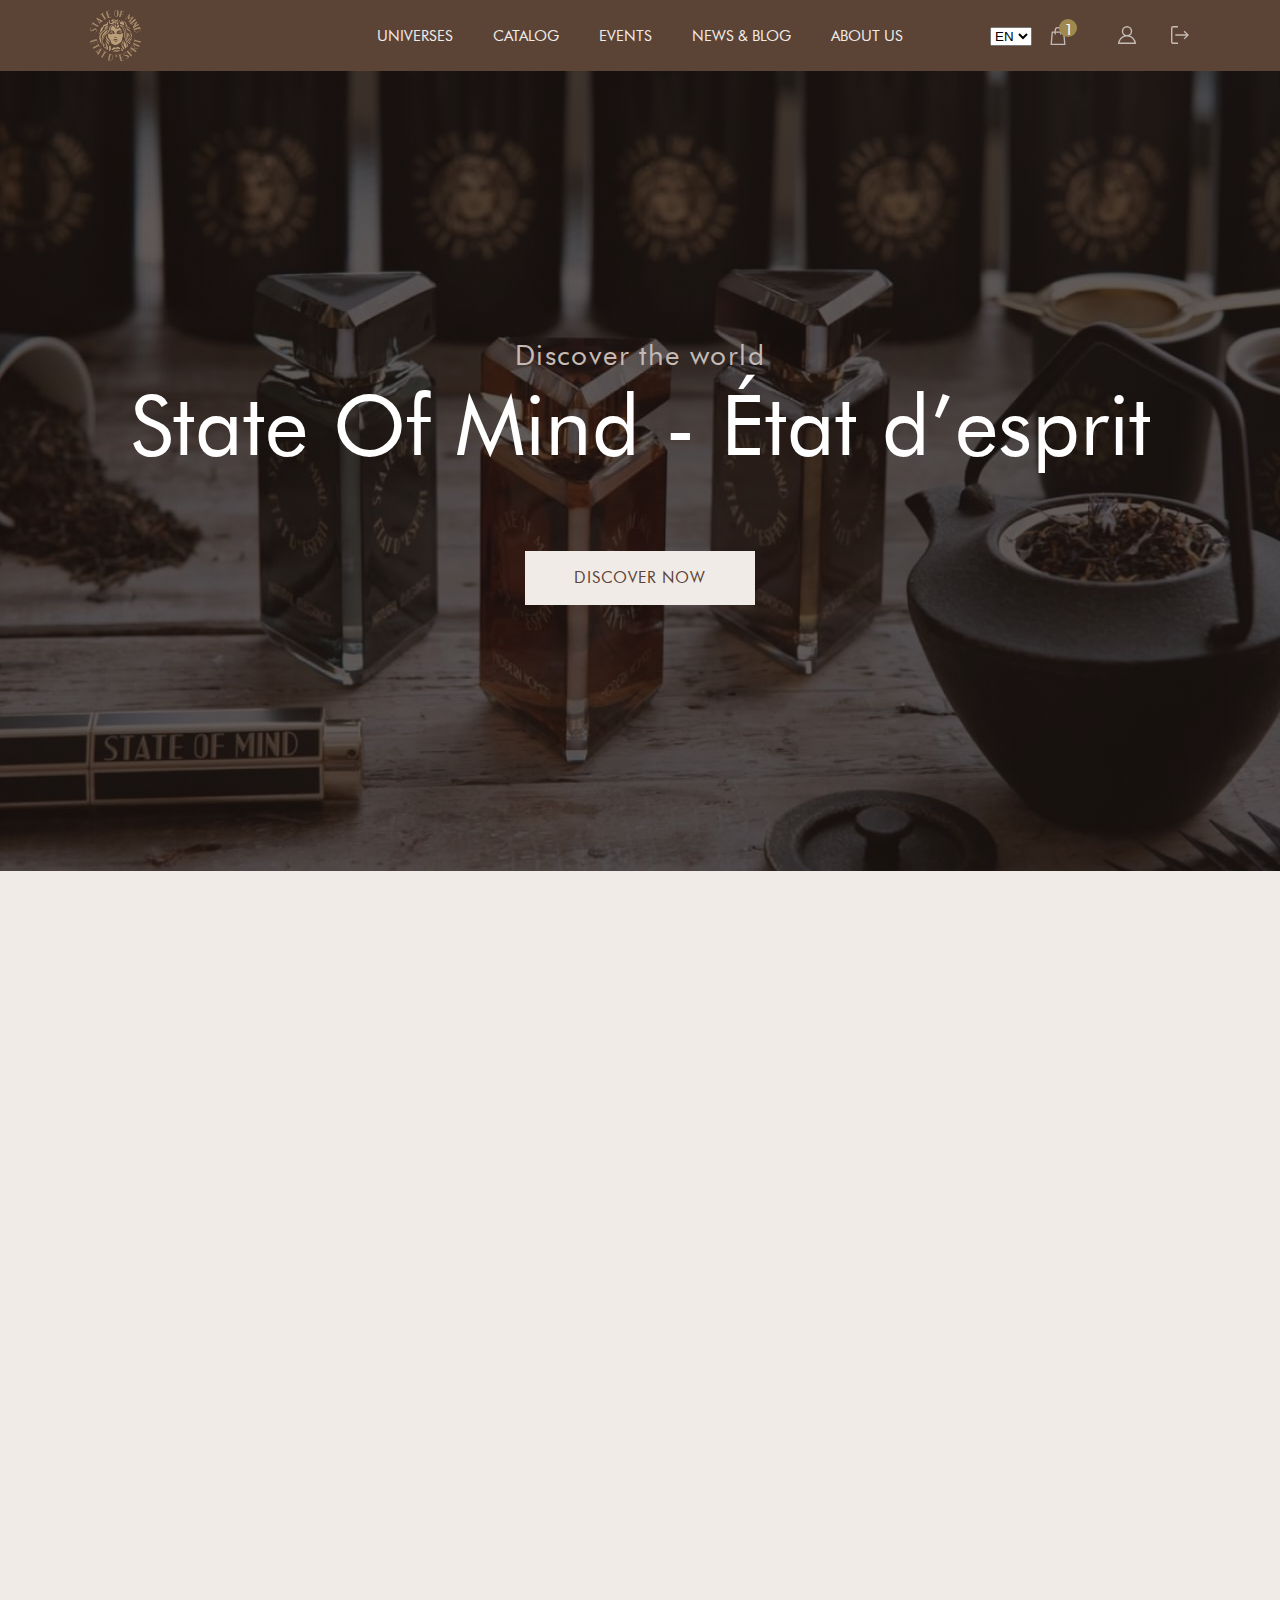
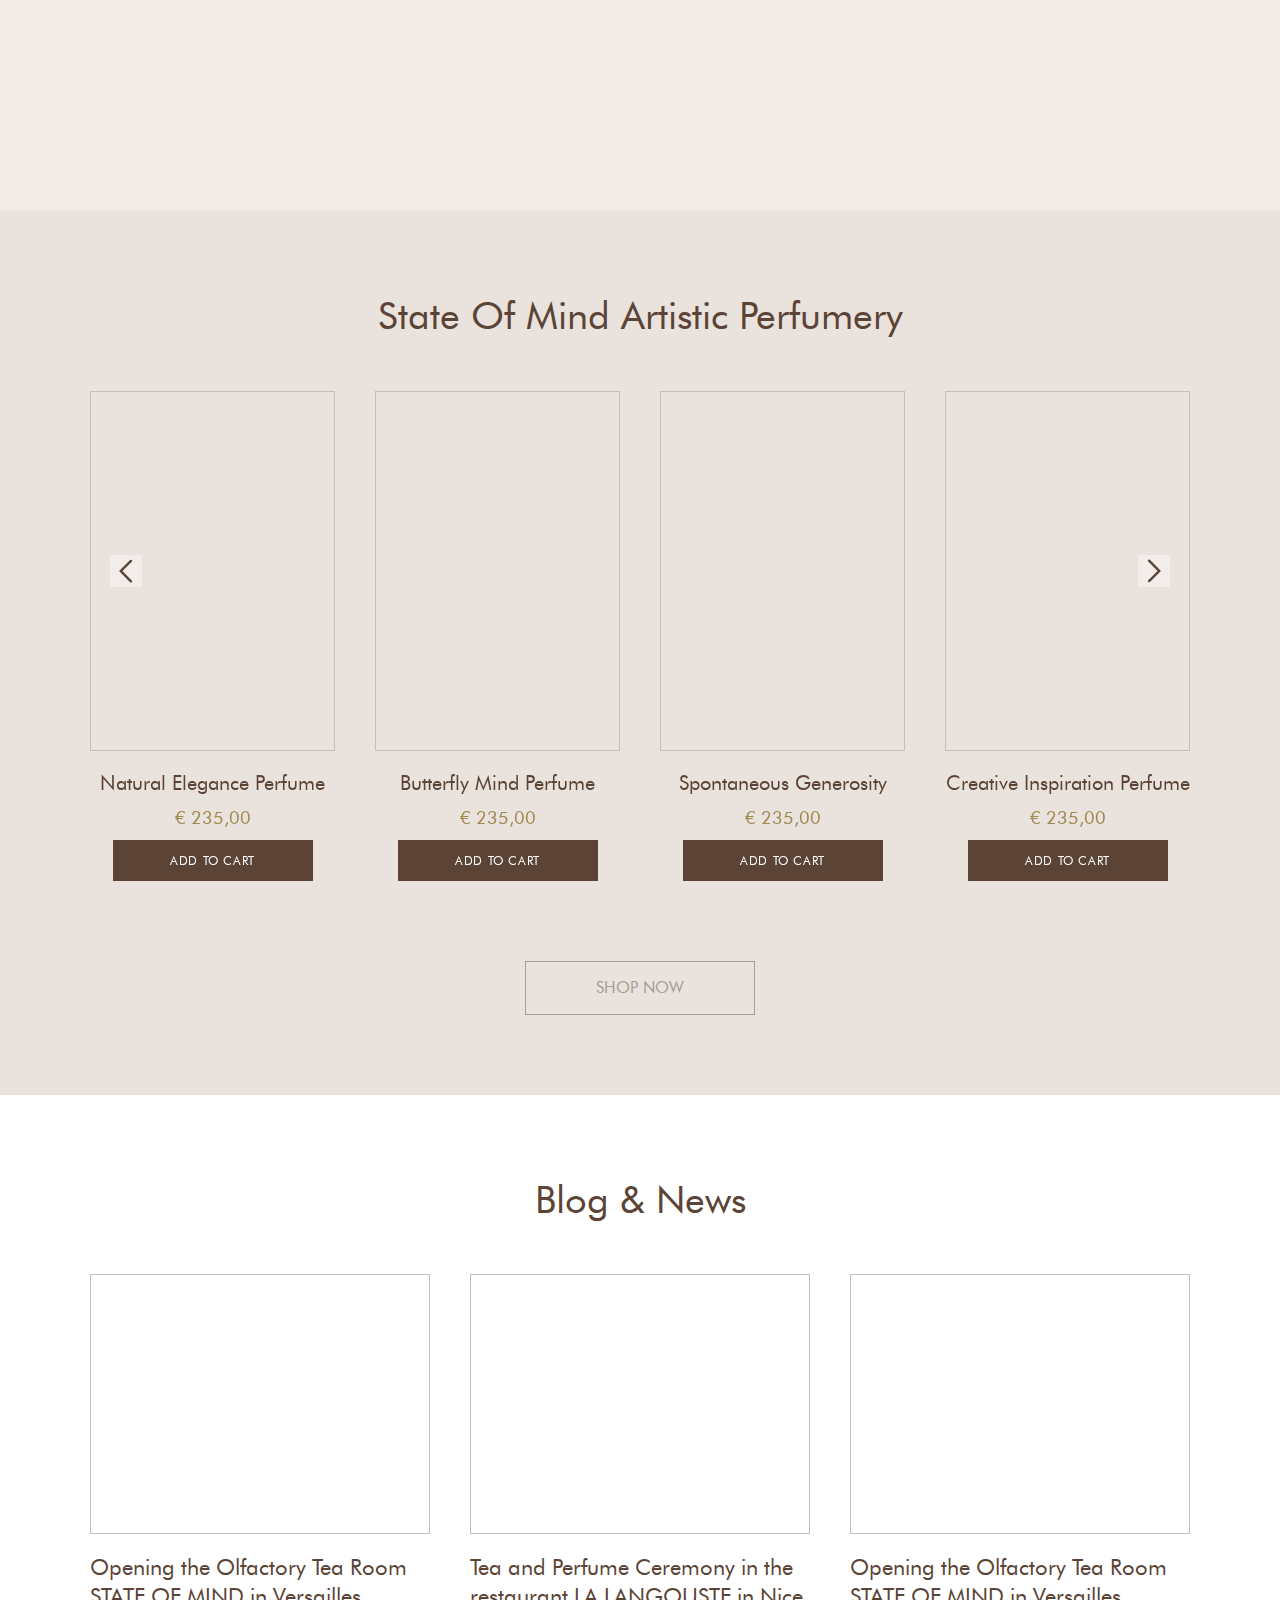
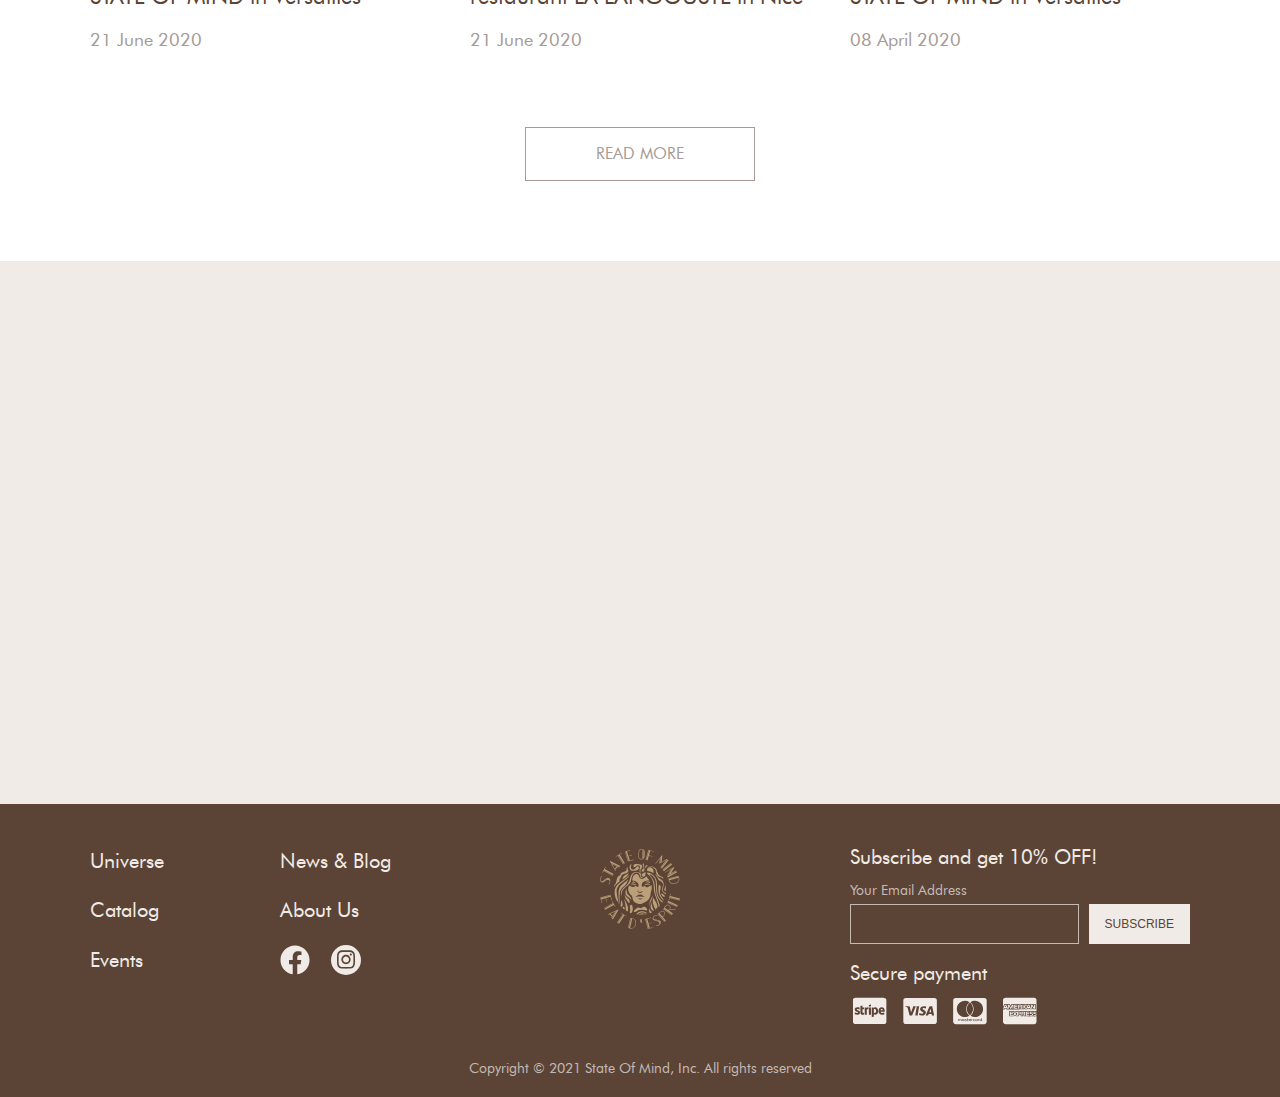
==== index.html @ 99215a05 "initial commit" ====
<!DOCTYPE html>
<html lang="en">

<head>
  <meta charset="UTF-8" />
  <meta name="viewport" content="width=device-width, initial-scale=1.0" />
  <meta http-equiv="X-UA-Compatible" content="ie=edge" />
  <title>State of Mind &#8211; 00 - Home</title>
  <link rel="manifest" href="/manifest.json" />
  <link rel="preload" href="/fonts/Futura Bk BT.woff" as="font" type="font/woff" crossorigin="crossorigin" />
  <link rel="preload" href="/fonts/Futura Bk BT.woff2" as="font" type="font/woff2" crossorigin="crossorigin" />
  <link rel="stylesheet" href="css/style.css?v=0.1.0" />
</head>

<body class="page">
  <div class="header">
    <div class="container">
      <div class="header__container">
        <div class="nav_mobile header__nav_mobile d-lg-none">
          <button class="nav_mobile__burger jsNavMobileBurger">
            <svg class="icon icon_icon-burger nav_mobile__icon nav_mobile__icon--burger">
              <use xlink:href="img/icons.svg#icon-burger"></use>
            </svg>
          </button>
          <div class="nav_mobile__container jsNavMobileContainer">
            <div class="container">
              <button class="nav_mobile__close jsNavMobileClose">
                <svg class="icon icon_icon-close nav_mobile__icon nav_mobile__icon--close">
                  <use xlink:href="img/icons.svg#icon-close"></use>
                </svg>
              </button>
              <div class="nav_mobile__wrapper jsNavMobileWrapper">
                <ul class="nav_mobile__list">
                  <li class="nav_mobile__item">
                    <a class="nav_mobile__link" href="universes.html">Universes</a>
                  </li>
                  <li class="nav_mobile__item">
                    <a class="nav_mobile__link" href="collection.html">Catalog</a>
                  </li>
                  <li class="nav_mobile__item">
                    <a class="nav_mobile__link" href="events.html">Events</a>
                  </li>
                  <li class="nav_mobile__item">
                    <a class="nav_mobile__link" href="news&amp;blog.html">News &amp; Blog</a>
                  </li>
                  <li class="nav_mobile__item">
                    <a class="nav_mobile__link jsNavMobileLink" href="#">
                      <svg class="icon icon_icon-arrow-before nav_mobile__arrow_before">
                        <use xlink:href="img/icons.svg#icon-arrow-before"></use>
                      </svg>About Us
                      <svg class="icon icon_icon-arrow nav_mobile__arrow">
                        <use xlink:href="img/icons.svg#icon-arrow"></use>
                      </svg>
                    </a>
                    <ul class="nav_mobile__sublist">
                      <li class="nav_mobile__subitem">
                        <a class="nav_mobile__sublink" href="about.html">About State Of Mind</a>
                      </li>
                      <li class="nav_mobile__subitem">
                        <a class="nav_mobile__sublink" href="partnrers.html">Our Partnrers</a>
                      </li>
                      <li class="nav_mobile__subitem">
                        <a class="nav_mobile__sublink" href="contact.html">Contact</a>
                      </li>
                    </ul>
                  </li>
                  <li class="nav_mobile__item">
                    <a class="nav_mobile__link jsNavMobileLink" href="profile.html">
                      <svg class="icon icon_icon-arrow-before nav_mobile__arrow_before">
                        <use xlink:href="img/icons.svg#icon-arrow-before"></use>
                      </svg>My Account
                      <svg class="icon icon_icon-arrow nav_mobile__arrow">
                        <use xlink:href="img/icons.svg#icon-arrow"></use>
                      </svg>
                    </a>
                    <ul class="nav_mobile__sublist">
                      <li class="nav_mobile__subitem">
                        <a class="nav_mobile__sublink" href="orders.html">Orders</a>
                      </li>
                      <li class="nav_mobile__subitem">
                        <a class="nav_mobile__sublink" href="addresses.html">Addresses</a>
                      </li>
                      <li class="nav_mobile__subitem">
                        <a class="nav_mobile__sublink" href="accountDetails.html">Account Details</a>
                      </li>
                    </ul>
                  </li>
                  <li class="nav_mobile__item">
                    <a class="nav_mobile__link" href="index.html">Log Out</a>
                  </li>
                </ul>
                <div class="lang_mobile">
                  <ul class="lang_mobile__list">
                    <li class="lang_mobile__item">
                      <a class="lang_mobile__link" href="javascript:void(0)">FR</a>
                    </li>
                    <li class="lang_mobile__item">
                      <a class="lang_mobile__link--active lang_mobile__link" href="javascript:void(0)">EN</a>
                    </li>
                    <li class="lang_mobile__item">
                      <a class="lang_mobile__link" href="javascript:void(0)">RU</a>
                    </li>
                  </ul>
                </div>
                <div class="social social--mobile nav_mobile__social">
                  <div class="social__title">Follow Us</div>
                  <ul class="social__list">
                    <li class="social__item">
                      <a class="social__link" href="#">
                        <svg class="icon icon_icon-facebook social__icon">
                          <use xlink:href="img/icons.svg#icon-facebook"></use>
                        </svg>
                      </a>
                    </li>
                    <li class="social__item">
                      <a class="social__link" href="#">
                        <svg class="icon icon_icon-instagram social__icon">
                          <use xlink:href="img/icons.svg#icon-instagram"></use>
                        </svg>
                      </a>
                    </li>
                  </ul>
                </div>
              </div>
            </div>
          </div>
        </div>
        <div class="logo header__logo">
          <a class="logo__link" href="index.html">
            <img class="logo__img" src="./img/logo.svg" alt="" />
          </a>
        </div>
        <div class="nav header__nav d-none d-lg-flex">
          <ul class="nav__list">
            <li class="nav__item">
              <a class="nav__link" href="universes.html">Universes</a>
            </li>
            <li class="nav__item">
              <a class="nav__link" href="collection.html">Catalog</a>
            </li>
            <li class="nav__item">
              <a class="nav__link" href="events.html">Events</a>
            </li>
            <li class="nav__item">
              <a class="nav__link" href="news&amp;blog.html">News &amp; Blog</a>
            </li>
            <li class="nav__item">
              <a class="nav__link" href="aboutUs.html">About Us</a>
            </li>
          </ul>
        </div>
        <div class="header__actions">
          <div class="lang header__lang d-none d-lg-block">
            <select>
              <option value="FR">FR</option>
              <option value="EN" selected="selected">EN</option>
              <option value="RU">RU</option>
            </select>
          </div>
          <div class="mini_cart header__mini_cart">
            <a class="mini_cart__link" href="miniCart.html">
              <svg class="icon icon_icon-mini_cart mini_cart__icon">
                <use xlink:href="img/icons.svg#icon-mini_cart"></use>
              </svg>
              <span class="mini_cart__count">1</span>
            </a>
          </div>
          <div class="auth header__auth">
            <div class="d-none d-lg-flex">
              <a class="auth__link" href="profile.html">
                <svg class="icon icon_icon-profile auth__icon">
                  <use xlink:href="img/icons.svg#icon-profile"></use>
                </svg>
              </a>
              <a class="auth__link" href="index.html">
                <svg class="icon icon_icon-logout auth__icon">
                  <use xlink:href="img/icons.svg#icon-logout"></use>
                </svg>
              </a>
            </div>
          </div>
        </div>
      </div>
    </div>
  </div>
  <div class="page__content">
    <div class="hero hero--home">
      <figure class="hero__bg--home hero__bg">
        <img class="hero__img" src="./img/home/hero.jpg" alt="" />
      </figure>
      <div class="hero__content--home hero__content">
        <div class="container text-center">
          <h2 class="title hero__subtitle">Discover the world</h2>
          <h1 class="title hero__title">State Of Mind - État d’esprit</h1>
          <div class="hero__btn">
            <a class="btn--creme btn--hero btn" href="#">Discover now</a>
          </div>
        </div>
      </div>
    </div>
    <div class="block block--reverse">
      <div class="block__content--reverse block__content" data-aos="fade-left">
        <div class="container">
          <h3 class="title block__subtitle">Discover the Collection</h3>
          <h2 class="title block__title">State Of Mind Perfumes</h2>
          <p class="block__text">Order our discovery kit containing 10 perfume samples 1,5 ml. Choose your favourite fragrance. You will receive a voucher of 20€ that you can apply while making your purchase of the 100 ml of your choice.</p>
          <div class="block__btn">
            <a class="btn--brown btn" href="collection.html">order samples</a>
          </div>
        </div>
      </div>
      <figure class="block__picture" data-aos="fade-right">
        <img class="block__img swiper-lazy" data-src="./img/home/samples.jpg" alt="" />
      </figure>
    </div>
    <div class="block">
      <div class="block__content" data-aos="fade-right">
        <div class="container">
          <h3 class="title block__subtitle">Maison de parfums et thés parfumés</h3>
          <h2 class="title block__title">State Of Mind – État d’esprit</h2>
          <p class="block__text">Blending the timeless ritual of the tea ceremony with the art of perfumery. Tea, similarly to Perfume, brings you to a joyful state, energizes or calms you down.</p>
          <div class="block__btn">
            <a class="btn--brown btn" href="universes.html">Our Universe</a>
          </div>
        </div>
      </div>
      <figure class="block__picture" data-aos="fade-left">
        <img class="block__img swiper-lazy" data-src="./img/home/universe.jpg" alt="" />
      </figure>
    </div>
    <div class="home_slider">
      <div class="container">
        <h2 class="title home_slider__title text-center">State Of Mind Artistic Perfumery</h2>
        <div class="swiper-container home_slider__container">
          <div class="swiper-wrapper home_slider__wrapper">
            <div class="product swiper-slide">
              <figure class="product__picture">
                <img class="product__img swiper-lazy" data-src="./img/products/01.jpg" alt="" />
              </figure>
              <h4 class="title product__title">Natural Elegance Perfume</h4>
              <div class="product__price">€ 235,00<a class="product__action d-lg-none" href="#">
                  <svg class="icon icon_icon-add-to-cart product__icon">
                    <use xlink:href="img/icons.svg#icon-add-to-cart"></use>
                  </svg>
                </a>
              </div>
              <div class="product__btn d-none d-lg-block">
                <a class="btn--brown btn--fw-mobile btn--add-to-cart btn" href="#">Add to Cart</a>
              </div>
            </div>
            <div class="product swiper-slide">
              <figure class="product__picture">
                <img class="product__img swiper-lazy" data-src="./img/products/02.jpg" alt="" />
              </figure>
              <h4 class="title product__title">Butterfly Mind Perfume</h4>
              <div class="product__price">€ 235,00<a class="product__action d-lg-none" href="#">
                  <svg class="icon icon_icon-add-to-cart product__icon">
                    <use xlink:href="img/icons.svg#icon-add-to-cart"></use>
                  </svg>
                </a>
              </div>
              <div class="product__btn d-none d-lg-block">
                <a class="btn--brown btn--fw-mobile btn--add-to-cart btn" href="#">Add to Cart</a>
              </div>
            </div>
            <div class="product swiper-slide">
              <figure class="product__picture">
                <img class="product__img swiper-lazy" data-src="./img/products/03.jpg" alt="" />
              </figure>
              <h4 class="title product__title">Spontaneous Generosity Perfume</h4>
              <div class="product__price">€ 235,00<a class="product__action d-lg-none" href="#">
                  <svg class="icon icon_icon-add-to-cart product__icon">
                    <use xlink:href="img/icons.svg#icon-add-to-cart"></use>
                  </svg>
                </a>
              </div>
              <div class="product__btn d-none d-lg-block">
                <a class="btn--brown btn--fw-mobile btn--add-to-cart btn" href="#">Add to Cart</a>
              </div>
            </div>
            <div class="product swiper-slide">
              <figure class="product__picture">
                <img class="product__img swiper-lazy" data-src="./img/products/04.jpg" alt="" />
              </figure>
              <h4 class="title product__title">Creative Inspiration Perfume</h4>
              <div class="product__price">€ 235,00<a class="product__action d-lg-none" href="#">
                  <svg class="icon icon_icon-add-to-cart product__icon">
                    <use xlink:href="img/icons.svg#icon-add-to-cart"></use>
                  </svg>
                </a>
              </div>
              <div class="product__btn d-none d-lg-block">
                <a class="btn--brown btn--fw-mobile btn--add-to-cart btn" href="#">Add to Cart</a>
              </div>
            </div>
            <div class="product swiper-slide">
              <figure class="product__picture">
                <img class="product__img swiper-lazy" data-src="./img/products/01.jpg" alt="" />
              </figure>
              <h4 class="title product__title">Natural Elegance Perfume</h4>
              <div class="product__price">€ 235,00<a class="product__action d-lg-none" href="#">
                  <svg class="icon icon_icon-add-to-cart product__icon">
                    <use xlink:href="img/icons.svg#icon-add-to-cart"></use>
                  </svg>
                </a>
              </div>
              <div class="product__btn d-none d-lg-block">
                <a class="btn--brown btn--fw-mobile btn--add-to-cart btn" href="#">Add to Cart</a>
              </div>
            </div>
          </div>
          <div class="swiper-button-prev home_slider__navigation home_slider__navigation--prev d-lg-flex">
            <svg class="icon icon_icon-arrow-prev home_slider__icon">
              <use xlink:href="img/icons.svg#icon-arrow-prev"></use>
            </svg>
          </div>
          <div class="swiper-button-next home_slider__navigation home_slider__navigation--next d-lg-flex">
            <svg class="icon icon_icon-arrow-next home_slider__icon">
              <use xlink:href="img/icons.svg#icon-arrow-next"></use>
            </svg>
          </div>
          <div class="swiper-scrollbar home_slider__scrollbar d-lg-none scrollbar scrollbar--transparent"></div>
        </div>
        <div class="home_slider__btn">
          <a class="btn--lbrown btn--fw-mobile btn" href="#">Shop Now</a>
        </div>
      </div>
    </div>
    <div class="home_articles">
      <div class="container">
        <h2 class="title home_articles__title">Blog & News</h2>
        <div class="row">
          <div class="col col-12 col-lg-4">
            <div class="article">
              <figure class="article__picture">
                <img class="article__img swiper-lazy" data-src="./img/blog/01.jpg" alt="" />
              </figure>
              <h3 class="article__title">Opening the Olfactory Tea Room STATE OF MIND in Versailles</h3>
              <date class="article__date">21 June 2020</date>
            </div>
          </div>
          <div class="col col-12 col-lg-4">
            <div class="article">
              <figure class="article__picture">
                <img class="article__img swiper-lazy" data-src="./img/blog/02.jpg" alt="" />
              </figure>
              <h3 class="article__title">Tea and Perfume Ceremony in the restaurant LA LANGOUSTE in Nice</h3>
              <date class="article__date">21 June 2020</date>
            </div>
          </div>
          <div class="col col-12 col-lg-4">
            <div class="article">
              <figure class="article__picture">
                <img class="article__img swiper-lazy" data-src="./img/blog/03.jpg" alt="" />
              </figure>
              <h3 class="article__title">Opening the Olfactory Tea Room STATE OF MIND in Versailles</h3>
              <date class="article__date">08 April 2020</date>
            </div>
          </div>
        </div>
        <div class="home_articles__btn">
          <a class="btn--lbrown btn--fw-mobile btn" href="#">Read more</a>
        </div>
      </div>
    </div>
    <div class="block">
      <div class="block__content" data-aos="fade-right">
        <div class="container">
          <h3 class="title block__subtitle">Catherine Laskine-Balandina</h3>
          <h2 class="title block__title">Art of being happy</h2>
          <p class="block__text">My beloved grandmother often told me about China — the Wall of Nine Dragons, the Great Wall, gardens, calligraphy, acupuncture, the lotus flower opening in a cup of tea, the scents and colors of tea shops… Through her wonderful stories, I traveled to the magical world filled with tastes of teas and fragrant gardens.</p>
          <div class="block__btn">
            <a class="btn--brown btn" href="#">find more</a>
          </div>
        </div>
      </div>
      <figure class="block__picture" data-aos="fade-left">
        <img class="block__img swiper-lazy" data-src="./img/home/about.jpg" alt="" />
      </figure>
    </div>
  </div>
  <div class="footer">
    <div class="container">
      <div class="row">
        <div class="col col-6 col-lg-2">
          <div class="footer_nav footer__nav">
            <ul class="footer_nav__list">
              <li class="footer_nav__item">
                <a class="footer_nav__link" href="universes.html">Universe</a>
              </li>
              <li class="footer_nav__item">
                <a class="footer_nav__link" href="collection.html">Catalog</a>
              </li>
              <li class="footer_nav__item">
                <a class="footer_nav__link" href="events.html">Events</a>
              </li>
            </ul>
          </div>
        </div>
        <div class="col col-6 col-lg-2">
          <div class="footer_nav footer__nav">
            <ul class="footer_nav__list">
              <li class="footer_nav__item">
                <a class="footer_nav__link" href="news&amp;blog.html">News &amp; Blog</a>
              </li>
              <li class="footer_nav__item">
                <a class="footer_nav__link" href="aboutUs.html">About Us</a>
              </li>
            </ul>
          </div>
          <div class="social footer__social">
            <ul class="social__list">
              <li class="social__item">
                <a class="social__link" href="#">
                  <svg class="icon icon_icon-facebook social__icon">
                    <use xlink:href="img/icons.svg#icon-facebook"></use>
                  </svg>
                </a>
              </li>
              <li class="social__item">
                <a class="social__link" href="#">
                  <svg class="icon icon_icon-instagram social__icon">
                    <use xlink:href="img/icons.svg#icon-instagram"></use>
                  </svg>
                </a>
              </li>
            </ul>
          </div>
        </div>
        <div class="col col-4 d-none d-lg-flex">
          <div class="logo logo--footer footer__logo">
            <a class="logo__link" href="index.html">
              <img class="logo__img" src="./img/logo.svg" alt="" />
            </a>
          </div>
        </div>
        <div class="col col-12 col-lg-4">
          <div class="row flex-md-row-reverse flex-lg-row">
            <div class="col col-12 col-md-6 col-lg-12">
              <div class="footer_subscribe footer__subscribe">
                <div class="footer_subscribe__title">Subscribe and get 10% OFF!</div>
                <div class="form footer_subscribe__form">
                  <form action="#">
                    <label class="form__label" for="youremailaddress">Your Email Address</label>
                    <div class="form__row footer_subscribe__row">
                      <div class="form__controls form__controls--white form__controls--small footer_subscribe__input">
                        <input class="form__input--white form__input--small form__input" type="text" id="youremailaddress" placeholder="" />
                      </div>
                      <div class="form__controls form__controls--subscribe footer_subscribe__btn">
                        <input class="btn--subscribe form__submit btn" type="submit" value="subscribe" />
                      </div>
                    </div>
                  </form>
                </div>
              </div>
            </div>
            <div class="col col-12 col-md-6 col-lg-12">
              <div class="footer_payment footer__payment">
                <div class="footer_payment__title">Secure payment</div>
                <ul class="footer_payment__list">
                  <li class="footer_payment__item">
                    <svg class="icon icon_icon-stripe footer_payment__icon">
                      <use xlink:href="img/icons.svg#icon-stripe"></use>
                    </svg>
                  </li>
                  <li class="footer_payment__item">
                    <svg class="icon icon_icon-visa footer_payment__icon">
                      <use xlink:href="img/icons.svg#icon-visa"></use>
                    </svg>
                  </li>
                  <li class="footer_payment__item">
                    <svg class="icon icon_icon-mastercard footer_payment__icon">
                      <use xlink:href="img/icons.svg#icon-mastercard"></use>
                    </svg>
                  </li>
                  <li class="footer_payment__item">
                    <svg class="icon icon_icon-amex footer_payment__icon">
                      <use xlink:href="img/icons.svg#icon-amex"></use>
                    </svg>
                  </li>
                </ul>
              </div>
            </div>
          </div>
        </div>
        <div class="col col-12">
          <p class="footer__copy">Copyright © 2021 State Of Mind, Inc. All rights reserved</p>
        </div>
      </div>
    </div>
  </div>
  <script src="js/main.js?v=0.1.0"></script>
</body>

</html>
---- css/style.css ----
@font-face {
  font-family: 'Futura Bk BT';
  src: url("../fonts/Futura Bk BT.woff2") format("woff2"), url("../fonts/Futura Bk BT.woff") format("woff");
  font-weight: normal;
  font-style: normal;
}

@font-face {
  font-family: 'Bellerose';
  src: url("../fonts/BelleroseLight.woff2") format("woff2"), url("../fonts/BelleroseLight.woff") format("woff");
  font-weight: normal;
  font-style: normal;
}

/* http://meyerweb.com/eric/tools/css/reset/
   v2.0 | 20110126
   License: none (public domain)
*/
html,
body,
div,
span,
applet,
object,
iframe,
h1,
h2,
h3,
h4,
h5,
h6,
p,
blockquote,
pre,
a,
abbr,
acronym,
address,
big,
cite,
code,
del,
dfn,
em,
img,
ins,
kbd,
q,
s,
samp,
small,
strike,
strong,
sub,
sup,
tt,
var,
b,
u,
i,
center,
dl,
dt,
dd,
ol,
ul,
li,
fieldset,
form,
label,
legend,
table,
caption,
tbody,
tfoot,
thead,
tr,
th,
td,
article,
aside,
canvas,
details,
embed,
figure,
figcaption,
footer,
header,
hgroup,
menu,
nav,
output,
ruby,
section,
summary,
time,
mark,
audio,
video {
  margin: 0;
  padding: 0;
  border: 0;
  font: inherit;
  font-size: 100%;
  vertical-align: baseline;
}

/* HTML5 display-role reset for older browsers */
article,
aside,
details,
figcaption,
figure,
footer,
header,
hgroup,
menu,
nav,
section {
  display: block;
}

body {
  line-height: 1;
}

ol,
ul {
  list-style: none;
}

blockquote,
q {
  quotes: none;
}

blockquote:before,
blockquote:after,
q:before,
q:after {
  content: none;
}

table {
  border-collapse: collapse;
  border-spacing: 0;
}

/* box-sizing fix */
/* stylelint-disable-next-line no-duplicate-selectors */
body {
  box-sizing: border-box;
}

*,
*:before,
*:after {
  box-sizing: inherit;
}

/* root font size */
:root {
  font-size: 1em;
}

/* universal max-width rule for images */
img {
  max-width: 100%;
}

/* remove default focus styles */
a,
button,
input {
  outline: 0;
  -webkit-tap-highlight-color: transparent;
}

a::-moz-focus-inner,
button::-moz-focus-inner,
input::-moz-focus-inner {
  outline: 0;
  border: 0;
}

.text-center {
  text-align: center;
}

/*!
 * Bootstrap Grid v4.6.0 (https://getbootstrap.com/)
 * Copyright 2011-2021 The Bootstrap Authors
 * Copyright 2011-2021 Twitter, Inc.
 * Licensed under MIT (https://github.com/twbs/bootstrap/blob/main/LICENSE)
 */
html {
  box-sizing: border-box;
  -ms-overflow-style: scrollbar;
}

*,
*::before,
*::after {
  box-sizing: inherit;
}

.container,
.container-fluid,
.container-sm,
.container-md,
.container-lg,
.container-xl,
.container-xxl {
  width: 100%;
  padding-right: 20px;
  padding-left: 20px;
  margin-right: auto;
  margin-left: auto;
}

@media (min-width: 576px) {
  .container, .container-sm {
    max-width: 540px;
  }
}

@media (min-width: 768px) {
  .container, .container-sm, .container-md {
    max-width: 720px;
  }
}

@media (min-width: 992px) {
  .container, .container-sm, .container-md, .container-lg {
    max-width: 960px;
  }
}

@media (min-width: 1200px) {
  .container, .container-sm, .container-md, .container-lg, .container-xl {
    max-width: 1140px;
  }
}

@media (min-width: 1400px) {
  .container, .container-sm, .container-md, .container-lg, .container-xl, .container-xxl {
    max-width: 1340px;
  }
}

.row {
  display: flex;
  flex-wrap: wrap;
  margin-right: -20px;
  margin-left: -20px;
}

.no-gutters {
  margin-right: 0;
  margin-left: 0;
}

.no-gutters > .col,
.no-gutters > [class*="col-"] {
  padding-right: 0;
  padding-left: 0;
}

.col-1, .col-2, .col-3, .col-4, .col-5, .col-6, .col-7, .col-8, .col-9, .col-10, .col-11, .col-12, .col,
.col-auto, .col-sm-1, .col-sm-2, .col-sm-3, .col-sm-4, .col-sm-5, .col-sm-6, .col-sm-7, .col-sm-8, .col-sm-9, .col-sm-10, .col-sm-11, .col-sm-12, .col-sm,
.col-sm-auto, .col-md-1, .col-md-2, .col-md-3, .col-md-4, .col-md-5, .col-md-6, .col-md-7, .col-md-8, .col-md-9, .col-md-10, .col-md-11, .col-md-12, .col-md,
.col-md-auto, .col-lg-1, .col-lg-2, .col-lg-3, .col-lg-4, .col-lg-5, .col-lg-6, .col-lg-7, .col-lg-8, .col-lg-9, .col-lg-10, .col-lg-11, .col-lg-12, .col-lg,
.col-lg-auto, .col-xl-1, .col-xl-2, .col-xl-3, .col-xl-4, .col-xl-5, .col-xl-6, .col-xl-7, .col-xl-8, .col-xl-9, .col-xl-10, .col-xl-11, .col-xl-12, .col-xl,
.col-xl-auto, .col-xxl-1, .col-xxl-2, .col-xxl-3, .col-xxl-4, .col-xxl-5, .col-xxl-6, .col-xxl-7, .col-xxl-8, .col-xxl-9, .col-xxl-10, .col-xxl-11, .col-xxl-12, .col-xxl,
.col-xxl-auto {
  position: relative;
  width: 100%;
  padding-right: 20px;
  padding-left: 20px;
}

.col {
  flex-basis: 0;
  flex-grow: 1;
  max-width: 100%;
}

.row-cols-1 > * {
  flex: 0 0 100%;
  max-width: 100%;
}

.row-cols-2 > * {
  flex: 0 0 50%;
  max-width: 50%;
}

.row-cols-3 > * {
  flex: 0 0 33.33333%;
  max-width: 33.33333%;
}

.row-cols-4 > * {
  flex: 0 0 25%;
  max-width: 25%;
}

.row-cols-5 > * {
  flex: 0 0 20%;
  max-width: 20%;
}

.row-cols-6 > * {
  flex: 0 0 16.66667%;
  max-width: 16.66667%;
}

.col-auto {
  flex: 0 0 auto;
  width: auto;
  max-width: 100%;
}

.col-1 {
  flex: 0 0 8.33333%;
  max-width: 8.33333%;
}

.col-2 {
  flex: 0 0 16.66667%;
  max-width: 16.66667%;
}

.col-3 {
  flex: 0 0 25%;
  max-width: 25%;
}

.col-4 {
  flex: 0 0 33.33333%;
  max-width: 33.33333%;
}

.col-5 {
  flex: 0 0 41.66667%;
  max-width: 41.66667%;
}

.col-6 {
  flex: 0 0 50%;
  max-width: 50%;
}

.col-7 {
  flex: 0 0 58.33333%;
  max-width: 58.33333%;
}

.col-8 {
  flex: 0 0 66.66667%;
  max-width: 66.66667%;
}

.col-9 {
  flex: 0 0 75%;
  max-width: 75%;
}

.col-10 {
  flex: 0 0 83.33333%;
  max-width: 83.33333%;
}

.col-11 {
  flex: 0 0 91.66667%;
  max-width: 91.66667%;
}

.col-12 {
  flex: 0 0 100%;
  max-width: 100%;
}

.order-first {
  order: -1;
}

.order-last {
  order: 13;
}

.order-0 {
  order: 0;
}

.order-1 {
  order: 1;
}

.order-2 {
  order: 2;
}

.order-3 {
  order: 3;
}

.order-4 {
  order: 4;
}

.order-5 {
  order: 5;
}

.order-6 {
  order: 6;
}

.order-7 {
  order: 7;
}

.order-8 {
  order: 8;
}

.order-9 {
  order: 9;
}

.order-10 {
  order: 10;
}

.order-11 {
  order: 11;
}

.order-12 {
  order: 12;
}

.offset-1 {
  margin-left: 8.33333%;
}

.offset-2 {
  margin-left: 16.66667%;
}

.offset-3 {
  margin-left: 25%;
}

.offset-4 {
  margin-left: 33.33333%;
}

.offset-5 {
  margin-left: 41.66667%;
}

.offset-6 {
  margin-left: 50%;
}

.offset-7 {
  margin-left: 58.33333%;
}

.offset-8 {
  margin-left: 66.66667%;
}

.offset-9 {
  margin-left: 75%;
}

.offset-10 {
  margin-left: 83.33333%;
}

.offset-11 {
  margin-left: 91.66667%;
}

@media (min-width: 576px) {
  .col-sm {
    flex-basis: 0;
    flex-grow: 1;
    max-width: 100%;
  }
  .row-cols-sm-1 > * {
    flex: 0 0 100%;
    max-width: 100%;
  }
  .row-cols-sm-2 > * {
    flex: 0 0 50%;
    max-width: 50%;
  }
  .row-cols-sm-3 > * {
    flex: 0 0 33.33333%;
    max-width: 33.33333%;
  }
  .row-cols-sm-4 > * {
    flex: 0 0 25%;
    max-width: 25%;
  }
  .row-cols-sm-5 > * {
    flex: 0 0 20%;
    max-width: 20%;
  }
  .row-cols-sm-6 > * {
    flex: 0 0 16.66667%;
    max-width: 16.66667%;
  }
  .col-sm-auto {
    flex: 0 0 auto;
    width: auto;
    max-width: 100%;
  }
  .col-sm-1 {
    flex: 0 0 8.33333%;
    max-width: 8.33333%;
  }
  .col-sm-2 {
    flex: 0 0 16.66667%;
    max-width: 16.66667%;
  }
  .col-sm-3 {
    flex: 0 0 25%;
    max-width: 25%;
  }
  .col-sm-4 {
    flex: 0 0 33.33333%;
    max-width: 33.33333%;
  }
  .col-sm-5 {
    flex: 0 0 41.66667%;
    max-width: 41.66667%;
  }
  .col-sm-6 {
    flex: 0 0 50%;
    max-width: 50%;
  }
  .col-sm-7 {
    flex: 0 0 58.33333%;
    max-width: 58.33333%;
  }
  .col-sm-8 {
    flex: 0 0 66.66667%;
    max-width: 66.66667%;
  }
  .col-sm-9 {
    flex: 0 0 75%;
    max-width: 75%;
  }
  .col-sm-10 {
    flex: 0 0 83.33333%;
    max-width: 83.33333%;
  }
  .col-sm-11 {
    flex: 0 0 91.66667%;
    max-width: 91.66667%;
  }
  .col-sm-12 {
    flex: 0 0 100%;
    max-width: 100%;
  }
  .order-sm-first {
    order: -1;
  }
  .order-sm-last {
    order: 13;
  }
  .order-sm-0 {
    order: 0;
  }
  .order-sm-1 {
    order: 1;
  }
  .order-sm-2 {
    order: 2;
  }
  .order-sm-3 {
    order: 3;
  }
  .order-sm-4 {
    order: 4;
  }
  .order-sm-5 {
    order: 5;
  }
  .order-sm-6 {
    order: 6;
  }
  .order-sm-7 {
    order: 7;
  }
  .order-sm-8 {
    order: 8;
  }
  .order-sm-9 {
    order: 9;
  }
  .order-sm-10 {
    order: 10;
  }
  .order-sm-11 {
    order: 11;
  }
  .order-sm-12 {
    order: 12;
  }
  .offset-sm-0 {
    margin-left: 0;
  }
  .offset-sm-1 {
    margin-left: 8.33333%;
  }
  .offset-sm-2 {
    margin-left: 16.66667%;
  }
  .offset-sm-3 {
    margin-left: 25%;
  }
  .offset-sm-4 {
    margin-left: 33.33333%;
  }
  .offset-sm-5 {
    margin-left: 41.66667%;
  }
  .offset-sm-6 {
    margin-left: 50%;
  }
  .offset-sm-7 {
    margin-left: 58.33333%;
  }
  .offset-sm-8 {
    margin-left: 66.66667%;
  }
  .offset-sm-9 {
    margin-left: 75%;
  }
  .offset-sm-10 {
    margin-left: 83.33333%;
  }
  .offset-sm-11 {
    margin-left: 91.66667%;
  }
}

@media (min-width: 768px) {
  .col-md {
    flex-basis: 0;
    flex-grow: 1;
    max-width: 100%;
  }
  .row-cols-md-1 > * {
    flex: 0 0 100%;
    max-width: 100%;
  }
  .row-cols-md-2 > * {
    flex: 0 0 50%;
    max-width: 50%;
  }
  .row-cols-md-3 > * {
    flex: 0 0 33.33333%;
    max-width: 33.33333%;
  }
  .row-cols-md-4 > * {
    flex: 0 0 25%;
    max-width: 25%;
  }
  .row-cols-md-5 > * {
    flex: 0 0 20%;
    max-width: 20%;
  }
  .row-cols-md-6 > * {
    flex: 0 0 16.66667%;
    max-width: 16.66667%;
  }
  .col-md-auto {
    flex: 0 0 auto;
    width: auto;
    max-width: 100%;
  }
  .col-md-1 {
    flex: 0 0 8.33333%;
    max-width: 8.33333%;
  }
  .col-md-2 {
    flex: 0 0 16.66667%;
    max-width: 16.66667%;
  }
  .col-md-3 {
    flex: 0 0 25%;
    max-width: 25%;
  }
  .col-md-4 {
    flex: 0 0 33.33333%;
    max-width: 33.33333%;
  }
  .col-md-5 {
    flex: 0 0 41.66667%;
    max-width: 41.66667%;
  }
  .col-md-6 {
    flex: 0 0 50%;
    max-width: 50%;
  }
  .col-md-7 {
    flex: 0 0 58.33333%;
    max-width: 58.33333%;
  }
  .col-md-8 {
    flex: 0 0 66.66667%;
    max-width: 66.66667%;
  }
  .col-md-9 {
    flex: 0 0 75%;
    max-width: 75%;
  }
  .col-md-10 {
    flex: 0 0 83.33333%;
    max-width: 83.33333%;
  }
  .col-md-11 {
    flex: 0 0 91.66667%;
    max-width: 91.66667%;
  }
  .col-md-12 {
    flex: 0 0 100%;
    max-width: 100%;
  }
  .order-md-first {
    order: -1;
  }
  .order-md-last {
    order: 13;
  }
  .order-md-0 {
    order: 0;
  }
  .order-md-1 {
    order: 1;
  }
  .order-md-2 {
    order: 2;
  }
  .order-md-3 {
    order: 3;
  }
  .order-md-4 {
    order: 4;
  }
  .order-md-5 {
    order: 5;
  }
  .order-md-6 {
    order: 6;
  }
  .order-md-7 {
    order: 7;
  }
  .order-md-8 {
    order: 8;
  }
  .order-md-9 {
    order: 9;
  }
  .order-md-10 {
    order: 10;
  }
  .order-md-11 {
    order: 11;
  }
  .order-md-12 {
    order: 12;
  }
  .offset-md-0 {
    margin-left: 0;
  }
  .offset-md-1 {
    margin-left: 8.33333%;
  }
  .offset-md-2 {
    margin-left: 16.66667%;
  }
  .offset-md-3 {
    margin-left: 25%;
  }
  .offset-md-4 {
    margin-left: 33.33333%;
  }
  .offset-md-5 {
    margin-left: 41.66667%;
  }
  .offset-md-6 {
    margin-left: 50%;
  }
  .offset-md-7 {
    margin-left: 58.33333%;
  }
  .offset-md-8 {
    margin-left: 66.66667%;
  }
  .offset-md-9 {
    margin-left: 75%;
  }
  .offset-md-10 {
    margin-left: 83.33333%;
  }
  .offset-md-11 {
    margin-left: 91.66667%;
  }
}

@media (min-width: 992px) {
  .col-lg {
    flex-basis: 0;
    flex-grow: 1;
    max-width: 100%;
  }
  .row-cols-lg-1 > * {
    flex: 0 0 100%;
    max-width: 100%;
  }
  .row-cols-lg-2 > * {
    flex: 0 0 50%;
    max-width: 50%;
  }
  .row-cols-lg-3 > * {
    flex: 0 0 33.33333%;
    max-width: 33.33333%;
  }
  .row-cols-lg-4 > * {
    flex: 0 0 25%;
    max-width: 25%;
  }
  .row-cols-lg-5 > * {
    flex: 0 0 20%;
    max-width: 20%;
  }
  .row-cols-lg-6 > * {
    flex: 0 0 16.66667%;
    max-width: 16.66667%;
  }
  .col-lg-auto {
    flex: 0 0 auto;
    width: auto;
    max-width: 100%;
  }
  .col-lg-1 {
    flex: 0 0 8.33333%;
    max-width: 8.33333%;
  }
  .col-lg-2 {
    flex: 0 0 16.66667%;
    max-width: 16.66667%;
  }
  .col-lg-3 {
    flex: 0 0 25%;
    max-width: 25%;
  }
  .col-lg-4 {
    flex: 0 0 33.33333%;
    max-width: 33.33333%;
  }
  .col-lg-5 {
    flex: 0 0 41.66667%;
    max-width: 41.66667%;
  }
  .col-lg-6 {
    flex: 0 0 50%;
    max-width: 50%;
  }
  .col-lg-7 {
    flex: 0 0 58.33333%;
    max-width: 58.33333%;
  }
  .col-lg-8 {
    flex: 0 0 66.66667%;
    max-width: 66.66667%;
  }
  .col-lg-9 {
    flex: 0 0 75%;
    max-width: 75%;
  }
  .col-lg-10 {
    flex: 0 0 83.33333%;
    max-width: 83.33333%;
  }
  .col-lg-11 {
    flex: 0 0 91.66667%;
    max-width: 91.66667%;
  }
  .col-lg-12 {
    flex: 0 0 100%;
    max-width: 100%;
  }
  .order-lg-first {
    order: -1;
  }
  .order-lg-last {
    order: 13;
  }
  .order-lg-0 {
    order: 0;
  }
  .order-lg-1 {
    order: 1;
  }
  .order-lg-2 {
    order: 2;
  }
  .order-lg-3 {
    order: 3;
  }
  .order-lg-4 {
    order: 4;
  }
  .order-lg-5 {
    order: 5;
  }
  .order-lg-6 {
    order: 6;
  }
  .order-lg-7 {
    order: 7;
  }
  .order-lg-8 {
    order: 8;
  }
  .order-lg-9 {
    order: 9;
  }
  .order-lg-10 {
    order: 10;
  }
  .order-lg-11 {
    order: 11;
  }
  .order-lg-12 {
    order: 12;
  }
  .offset-lg-0 {
    margin-left: 0;
  }
  .offset-lg-1 {
    margin-left: 8.33333%;
  }
  .offset-lg-2 {
    margin-left: 16.66667%;
  }
  .offset-lg-3 {
    margin-left: 25%;
  }
  .offset-lg-4 {
    margin-left: 33.33333%;
  }
  .offset-lg-5 {
    margin-left: 41.66667%;
  }
  .offset-lg-6 {
    margin-left: 50%;
  }
  .offset-lg-7 {
    margin-left: 58.33333%;
  }
  .offset-lg-8 {
    margin-left: 66.66667%;
  }
  .offset-lg-9 {
    margin-left: 75%;
  }
  .offset-lg-10 {
    margin-left: 83.33333%;
  }
  .offset-lg-11 {
    margin-left: 91.66667%;
  }
}

@media (min-width: 1200px) {
  .col-xl {
    flex-basis: 0;
    flex-grow: 1;
    max-width: 100%;
  }
  .row-cols-xl-1 > * {
    flex: 0 0 100%;
    max-width: 100%;
  }
  .row-cols-xl-2 > * {
    flex: 0 0 50%;
    max-width: 50%;
  }
  .row-cols-xl-3 > * {
    flex: 0 0 33.33333%;
    max-width: 33.33333%;
  }
  .row-cols-xl-4 > * {
    flex: 0 0 25%;
    max-width: 25%;
  }
  .row-cols-xl-5 > * {
    flex: 0 0 20%;
    max-width: 20%;
  }
  .row-cols-xl-6 > * {
    flex: 0 0 16.66667%;
    max-width: 16.66667%;
  }
  .col-xl-auto {
    flex: 0 0 auto;
    width: auto;
    max-width: 100%;
  }
  .col-xl-1 {
    flex: 0 0 8.33333%;
    max-width: 8.33333%;
  }
  .col-xl-2 {
    flex: 0 0 16.66667%;
    max-width: 16.66667%;
  }
  .col-xl-3 {
    flex: 0 0 25%;
    max-width: 25%;
  }
  .col-xl-4 {
    flex: 0 0 33.33333%;
    max-width: 33.33333%;
  }
  .col-xl-5 {
    flex: 0 0 41.66667%;
    max-width: 41.66667%;
  }
  .col-xl-6 {
    flex: 0 0 50%;
    max-width: 50%;
  }
  .col-xl-7 {
    flex: 0 0 58.33333%;
    max-width: 58.33333%;
  }
  .col-xl-8 {
    flex: 0 0 66.66667%;
    max-width: 66.66667%;
  }
  .col-xl-9 {
    flex: 0 0 75%;
    max-width: 75%;
  }
  .col-xl-10 {
    flex: 0 0 83.33333%;
    max-width: 83.33333%;
  }
  .col-xl-11 {
    flex: 0 0 91.66667%;
    max-width: 91.66667%;
  }
  .col-xl-12 {
    flex: 0 0 100%;
    max-width: 100%;
  }
  .order-xl-first {
    order: -1;
  }
  .order-xl-last {
    order: 13;
  }
  .order-xl-0 {
    order: 0;
  }
  .order-xl-1 {
    order: 1;
  }
  .order-xl-2 {
    order: 2;
  }
  .order-xl-3 {
    order: 3;
  }
  .order-xl-4 {
    order: 4;
  }
  .order-xl-5 {
    order: 5;
  }
  .order-xl-6 {
    order: 6;
  }
  .order-xl-7 {
    order: 7;
  }
  .order-xl-8 {
    order: 8;
  }
  .order-xl-9 {
    order: 9;
  }
  .order-xl-10 {
    order: 10;
  }
  .order-xl-11 {
    order: 11;
  }
  .order-xl-12 {
    order: 12;
  }
  .offset-xl-0 {
    margin-left: 0;
  }
  .offset-xl-1 {
    margin-left: 8.33333%;
  }
  .offset-xl-2 {
    margin-left: 16.66667%;
  }
  .offset-xl-3 {
    margin-left: 25%;
  }
  .offset-xl-4 {
    margin-left: 33.33333%;
  }
  .offset-xl-5 {
    margin-left: 41.66667%;
  }
  .offset-xl-6 {
    margin-left: 50%;
  }
  .offset-xl-7 {
    margin-left: 58.33333%;
  }
  .offset-xl-8 {
    margin-left: 66.66667%;
  }
  .offset-xl-9 {
    margin-left: 75%;
  }
  .offset-xl-10 {
    margin-left: 83.33333%;
  }
  .offset-xl-11 {
    margin-left: 91.66667%;
  }
}

@media (min-width: 1400px) {
  .col-xxl {
    flex-basis: 0;
    flex-grow: 1;
    max-width: 100%;
  }
  .row-cols-xxl-1 > * {
    flex: 0 0 100%;
    max-width: 100%;
  }
  .row-cols-xxl-2 > * {
    flex: 0 0 50%;
    max-width: 50%;
  }
  .row-cols-xxl-3 > * {
    flex: 0 0 33.33333%;
    max-width: 33.33333%;
  }
  .row-cols-xxl-4 > * {
    flex: 0 0 25%;
    max-width: 25%;
  }
  .row-cols-xxl-5 > * {
    flex: 0 0 20%;
    max-width: 20%;
  }
  .row-cols-xxl-6 > * {
    flex: 0 0 16.66667%;
    max-width: 16.66667%;
  }
  .col-xxl-auto {
    flex: 0 0 auto;
    width: auto;
    max-width: 100%;
  }
  .col-xxl-1 {
    flex: 0 0 8.33333%;
    max-width: 8.33333%;
  }
  .col-xxl-2 {
    flex: 0 0 16.66667%;
    max-width: 16.66667%;
  }
  .col-xxl-3 {
    flex: 0 0 25%;
    max-width: 25%;
  }
  .col-xxl-4 {
    flex: 0 0 33.33333%;
    max-width: 33.33333%;
  }
  .col-xxl-5 {
    flex: 0 0 41.66667%;
    max-width: 41.66667%;
  }
  .col-xxl-6 {
    flex: 0 0 50%;
    max-width: 50%;
  }
  .col-xxl-7 {
    flex: 0 0 58.33333%;
    max-width: 58.33333%;
  }
  .col-xxl-8 {
    flex: 0 0 66.66667%;
    max-width: 66.66667%;
  }
  .col-xxl-9 {
    flex: 0 0 75%;
    max-width: 75%;
  }
  .col-xxl-10 {
    flex: 0 0 83.33333%;
    max-width: 83.33333%;
  }
  .col-xxl-11 {
    flex: 0 0 91.66667%;
    max-width: 91.66667%;
  }
  .col-xxl-12 {
    flex: 0 0 100%;
    max-width: 100%;
  }
  .order-xxl-first {
    order: -1;
  }
  .order-xxl-last {
    order: 13;
  }
  .order-xxl-0 {
    order: 0;
  }
  .order-xxl-1 {
    order: 1;
  }
  .order-xxl-2 {
    order: 2;
  }
  .order-xxl-3 {
    order: 3;
  }
  .order-xxl-4 {
    order: 4;
  }
  .order-xxl-5 {
    order: 5;
  }
  .order-xxl-6 {
    order: 6;
  }
  .order-xxl-7 {
    order: 7;
  }
  .order-xxl-8 {
    order: 8;
  }
  .order-xxl-9 {
    order: 9;
  }
  .order-xxl-10 {
    order: 10;
  }
  .order-xxl-11 {
    order: 11;
  }
  .order-xxl-12 {
    order: 12;
  }
  .offset-xxl-0 {
    margin-left: 0;
  }
  .offset-xxl-1 {
    margin-left: 8.33333%;
  }
  .offset-xxl-2 {
    margin-left: 16.66667%;
  }
  .offset-xxl-3 {
    margin-left: 25%;
  }
  .offset-xxl-4 {
    margin-left: 33.33333%;
  }
  .offset-xxl-5 {
    margin-left: 41.66667%;
  }
  .offset-xxl-6 {
    margin-left: 50%;
  }
  .offset-xxl-7 {
    margin-left: 58.33333%;
  }
  .offset-xxl-8 {
    margin-left: 66.66667%;
  }
  .offset-xxl-9 {
    margin-left: 75%;
  }
  .offset-xxl-10 {
    margin-left: 83.33333%;
  }
  .offset-xxl-11 {
    margin-left: 91.66667%;
  }
}

.d-none {
  display: none !important;
}

.d-inline {
  display: inline !important;
}

.d-inline-block {
  display: inline-block !important;
}

.d-block {
  display: block !important;
}

.d-table {
  display: table !important;
}

.d-table-row {
  display: table-row !important;
}

.d-table-cell {
  display: table-cell !important;
}

.d-flex {
  display: flex !important;
}

.d-inline-flex {
  display: inline-flex !important;
}

@media (min-width: 576px) {
  .d-sm-none {
    display: none !important;
  }
  .d-sm-inline {
    display: inline !important;
  }
  .d-sm-inline-block {
    display: inline-block !important;
  }
  .d-sm-block {
    display: block !important;
  }
  .d-sm-table {
    display: table !important;
  }
  .d-sm-table-row {
    display: table-row !important;
  }
  .d-sm-table-cell {
    display: table-cell !important;
  }
  .d-sm-flex {
    display: flex !important;
  }
  .d-sm-inline-flex {
    display: inline-flex !important;
  }
}

@media (min-width: 768px) {
  .d-md-none {
    display: none !important;
  }
  .d-md-inline {
    display: inline !important;
  }
  .d-md-inline-block {
    display: inline-block !important;
  }
  .d-md-block {
    display: block !important;
  }
  .d-md-table {
    display: table !important;
  }
  .d-md-table-row {
    display: table-row !important;
  }
  .d-md-table-cell {
    display: table-cell !important;
  }
  .d-md-flex {
    display: flex !important;
  }
  .d-md-inline-flex {
    display: inline-flex !important;
  }
}

@media (min-width: 992px) {
  .d-lg-none {
    display: none !important;
  }
  .d-lg-inline {
    display: inline !important;
  }
  .d-lg-inline-block {
    display: inline-block !important;
  }
  .d-lg-block {
    display: block !important;
  }
  .d-lg-table {
    display: table !important;
  }
  .d-lg-table-row {
    display: table-row !important;
  }
  .d-lg-table-cell {
    display: table-cell !important;
  }
  .d-lg-flex {
    display: flex !important;
  }
  .d-lg-inline-flex {
    display: inline-flex !important;
  }
}

@media (min-width: 1200px) {
  .d-xl-none {
    display: none !important;
  }
  .d-xl-inline {
    display: inline !important;
  }
  .d-xl-inline-block {
    display: inline-block !important;
  }
  .d-xl-block {
    display: block !important;
  }
  .d-xl-table {
    display: table !important;
  }
  .d-xl-table-row {
    display: table-row !important;
  }
  .d-xl-table-cell {
    display: table-cell !important;
  }
  .d-xl-flex {
    display: flex !important;
  }
  .d-xl-inline-flex {
    display: inline-flex !important;
  }
}

@media (min-width: 1400px) {
  .d-xxl-none {
    display: none !important;
  }
  .d-xxl-inline {
    display: inline !important;
  }
  .d-xxl-inline-block {
    display: inline-block !important;
  }
  .d-xxl-block {
    display: block !important;
  }
  .d-xxl-table {
    display: table !important;
  }
  .d-xxl-table-row {
    display: table-row !important;
  }
  .d-xxl-table-cell {
    display: table-cell !important;
  }
  .d-xxl-flex {
    display: flex !important;
  }
  .d-xxl-inline-flex {
    display: inline-flex !important;
  }
}

@media print {
  .d-print-none {
    display: none !important;
  }
  .d-print-inline {
    display: inline !important;
  }
  .d-print-inline-block {
    display: inline-block !important;
  }
  .d-print-block {
    display: block !important;
  }
  .d-print-table {
    display: table !important;
  }
  .d-print-table-row {
    display: table-row !important;
  }
  .d-print-table-cell {
    display: table-cell !important;
  }
  .d-print-flex {
    display: flex !important;
  }
  .d-print-inline-flex {
    display: inline-flex !important;
  }
}

.flex-row {
  flex-direction: row !important;
}

.flex-column {
  flex-direction: column !important;
}

.flex-row-reverse {
  flex-direction: row-reverse !important;
}

.flex-column-reverse {
  flex-direction: column-reverse !important;
}

.flex-wrap {
  flex-wrap: wrap !important;
}

.flex-nowrap {
  flex-wrap: nowrap !important;
}

.flex-wrap-reverse {
  flex-wrap: wrap-reverse !important;
}

.flex-fill {
  flex: 1 1 auto !important;
}

.flex-grow-0 {
  flex-grow: 0 !important;
}

.flex-grow-1 {
  flex-grow: 1 !important;
}

.flex-shrink-0 {
  flex-shrink: 0 !important;
}

.flex-shrink-1 {
  flex-shrink: 1 !important;
}

.justify-content-start {
  justify-content: flex-start !important;
}

.justify-content-end {
  justify-content: flex-end !important;
}

.justify-content-center {
  justify-content: center !important;
}

.justify-content-between {
  justify-content: space-between !important;
}

.justify-content-around {
  justify-content: space-around !important;
}

.align-items-start {
  align-items: flex-start !important;
}

.align-items-end {
  align-items: flex-end !important;
}

.align-items-center {
  align-items: center !important;
}

.align-items-baseline {
  align-items: baseline !important;
}

.align-items-stretch {
  align-items: stretch !important;
}

.align-content-start {
  align-content: flex-start !important;
}

.align-content-end {
  align-content: flex-end !important;
}

.align-content-center {
  align-content: center !important;
}

.align-content-between {
  align-content: space-between !important;
}

.align-content-around {
  align-content: space-around !important;
}

.align-content-stretch {
  align-content: stretch !important;
}

.align-self-auto {
  align-self: auto !important;
}

.align-self-start {
  align-self: flex-start !important;
}

.align-self-end {
  align-self: flex-end !important;
}

.align-self-center {
  align-self: center !important;
}

.align-self-baseline {
  align-self: baseline !important;
}

.align-self-stretch {
  align-self: stretch !important;
}

@media (min-width: 576px) {
  .flex-sm-row {
    flex-direction: row !important;
  }
  .flex-sm-column {
    flex-direction: column !important;
  }
  .flex-sm-row-reverse {
    flex-direction: row-reverse !important;
  }
  .flex-sm-column-reverse {
    flex-direction: column-reverse !important;
  }
  .flex-sm-wrap {
    flex-wrap: wrap !important;
  }
  .flex-sm-nowrap {
    flex-wrap: nowrap !important;
  }
  .flex-sm-wrap-reverse {
    flex-wrap: wrap-reverse !important;
  }
  .flex-sm-fill {
    flex: 1 1 auto !important;
  }
  .flex-sm-grow-0 {
    flex-grow: 0 !important;
  }
  .flex-sm-grow-1 {
    flex-grow: 1 !important;
  }
  .flex-sm-shrink-0 {
    flex-shrink: 0 !important;
  }
  .flex-sm-shrink-1 {
    flex-shrink: 1 !important;
  }
  .justify-content-sm-start {
    justify-content: flex-start !important;
  }
  .justify-content-sm-end {
    justify-content: flex-end !important;
  }
  .justify-content-sm-center {
    justify-content: center !important;
  }
  .justify-content-sm-between {
    justify-content: space-between !important;
  }
  .justify-content-sm-around {
    justify-content: space-around !important;
  }
  .align-items-sm-start {
    align-items: flex-start !important;
  }
  .align-items-sm-end {
    align-items: flex-end !important;
  }
  .align-items-sm-center {
    align-items: center !important;
  }
  .align-items-sm-baseline {
    align-items: baseline !important;
  }
  .align-items-sm-stretch {
    align-items: stretch !important;
  }
  .align-content-sm-start {
    align-content: flex-start !important;
  }
  .align-content-sm-end {
    align-content: flex-end !important;
  }
  .align-content-sm-center {
    align-content: center !important;
  }
  .align-content-sm-between {
    align-content: space-between !important;
  }
  .align-content-sm-around {
    align-content: space-around !important;
  }
  .align-content-sm-stretch {
    align-content: stretch !important;
  }
  .align-self-sm-auto {
    align-self: auto !important;
  }
  .align-self-sm-start {
    align-self: flex-start !important;
  }
  .align-self-sm-end {
    align-self: flex-end !important;
  }
  .align-self-sm-center {
    align-self: center !important;
  }
  .align-self-sm-baseline {
    align-self: baseline !important;
  }
  .align-self-sm-stretch {
    align-self: stretch !important;
  }
}

@media (min-width: 768px) {
  .flex-md-row {
    flex-direction: row !important;
  }
  .flex-md-column {
    flex-direction: column !important;
  }
  .flex-md-row-reverse {
    flex-direction: row-reverse !important;
  }
  .flex-md-column-reverse {
    flex-direction: column-reverse !important;
  }
  .flex-md-wrap {
    flex-wrap: wrap !important;
  }
  .flex-md-nowrap {
    flex-wrap: nowrap !important;
  }
  .flex-md-wrap-reverse {
    flex-wrap: wrap-reverse !important;
  }
  .flex-md-fill {
    flex: 1 1 auto !important;
  }
  .flex-md-grow-0 {
    flex-grow: 0 !important;
  }
  .flex-md-grow-1 {
    flex-grow: 1 !important;
  }
  .flex-md-shrink-0 {
    flex-shrink: 0 !important;
  }
  .flex-md-shrink-1 {
    flex-shrink: 1 !important;
  }
  .justify-content-md-start {
    justify-content: flex-start !important;
  }
  .justify-content-md-end {
    justify-content: flex-end !important;
  }
  .justify-content-md-center {
    justify-content: center !important;
  }
  .justify-content-md-between {
    justify-content: space-between !important;
  }
  .justify-content-md-around {
    justify-content: space-around !important;
  }
  .align-items-md-start {
    align-items: flex-start !important;
  }
  .align-items-md-end {
    align-items: flex-end !important;
  }
  .align-items-md-center {
    align-items: center !important;
  }
  .align-items-md-baseline {
    align-items: baseline !important;
  }
  .align-items-md-stretch {
    align-items: stretch !important;
  }
  .align-content-md-start {
    align-content: flex-start !important;
  }
  .align-content-md-end {
    align-content: flex-end !important;
  }
  .align-content-md-center {
    align-content: center !important;
  }
  .align-content-md-between {
    align-content: space-between !important;
  }
  .align-content-md-around {
    align-content: space-around !important;
  }
  .align-content-md-stretch {
    align-content: stretch !important;
  }
  .align-self-md-auto {
    align-self: auto !important;
  }
  .align-self-md-start {
    align-self: flex-start !important;
  }
  .align-self-md-end {
    align-self: flex-end !important;
  }
  .align-self-md-center {
    align-self: center !important;
  }
  .align-self-md-baseline {
    align-self: baseline !important;
  }
  .align-self-md-stretch {
    align-self: stretch !important;
  }
}

@media (min-width: 992px) {
  .flex-lg-row {
    flex-direction: row !important;
  }
  .flex-lg-column {
    flex-direction: column !important;
  }
  .flex-lg-row-reverse {
    flex-direction: row-reverse !important;
  }
  .flex-lg-column-reverse {
    flex-direction: column-reverse !important;
  }
  .flex-lg-wrap {
    flex-wrap: wrap !important;
  }
  .flex-lg-nowrap {
    flex-wrap: nowrap !important;
  }
  .flex-lg-wrap-reverse {
    flex-wrap: wrap-reverse !important;
  }
  .flex-lg-fill {
    flex: 1 1 auto !important;
  }
  .flex-lg-grow-0 {
    flex-grow: 0 !important;
  }
  .flex-lg-grow-1 {
    flex-grow: 1 !important;
  }
  .flex-lg-shrink-0 {
    flex-shrink: 0 !important;
  }
  .flex-lg-shrink-1 {
    flex-shrink: 1 !important;
  }
  .justify-content-lg-start {
    justify-content: flex-start !important;
  }
  .justify-content-lg-end {
    justify-content: flex-end !important;
  }
  .justify-content-lg-center {
    justify-content: center !important;
  }
  .justify-content-lg-between {
    justify-content: space-between !important;
  }
  .justify-content-lg-around {
    justify-content: space-around !important;
  }
  .align-items-lg-start {
    align-items: flex-start !important;
  }
  .align-items-lg-end {
    align-items: flex-end !important;
  }
  .align-items-lg-center {
    align-items: center !important;
  }
  .align-items-lg-baseline {
    align-items: baseline !important;
  }
  .align-items-lg-stretch {
    align-items: stretch !important;
  }
  .align-content-lg-start {
    align-content: flex-start !important;
  }
  .align-content-lg-end {
    align-content: flex-end !important;
  }
  .align-content-lg-center {
    align-content: center !important;
  }
  .align-content-lg-between {
    align-content: space-between !important;
  }
  .align-content-lg-around {
    align-content: space-around !important;
  }
  .align-content-lg-stretch {
    align-content: stretch !important;
  }
  .align-self-lg-auto {
    align-self: auto !important;
  }
  .align-self-lg-start {
    align-self: flex-start !important;
  }
  .align-self-lg-end {
    align-self: flex-end !important;
  }
  .align-self-lg-center {
    align-self: center !important;
  }
  .align-self-lg-baseline {
    align-self: baseline !important;
  }
  .align-self-lg-stretch {
    align-self: stretch !important;
  }
}

@media (min-width: 1200px) {
  .flex-xl-row {
    flex-direction: row !important;
  }
  .flex-xl-column {
    flex-direction: column !important;
  }
  .flex-xl-row-reverse {
    flex-direction: row-reverse !important;
  }
  .flex-xl-column-reverse {
    flex-direction: column-reverse !important;
  }
  .flex-xl-wrap {
    flex-wrap: wrap !important;
  }
  .flex-xl-nowrap {
    flex-wrap: nowrap !important;
  }
  .flex-xl-wrap-reverse {
    flex-wrap: wrap-reverse !important;
  }
  .flex-xl-fill {
    flex: 1 1 auto !important;
  }
  .flex-xl-grow-0 {
    flex-grow: 0 !important;
  }
  .flex-xl-grow-1 {
    flex-grow: 1 !important;
  }
  .flex-xl-shrink-0 {
    flex-shrink: 0 !important;
  }
  .flex-xl-shrink-1 {
    flex-shrink: 1 !important;
  }
  .justify-content-xl-start {
    justify-content: flex-start !important;
  }
  .justify-content-xl-end {
    justify-content: flex-end !important;
  }
  .justify-content-xl-center {
    justify-content: center !important;
  }
  .justify-content-xl-between {
    justify-content: space-between !important;
  }
  .justify-content-xl-around {
    justify-content: space-around !important;
  }
  .align-items-xl-start {
    align-items: flex-start !important;
  }
  .align-items-xl-end {
    align-items: flex-end !important;
  }
  .align-items-xl-center {
    align-items: center !important;
  }
  .align-items-xl-baseline {
    align-items: baseline !important;
  }
  .align-items-xl-stretch {
    align-items: stretch !important;
  }
  .align-content-xl-start {
    align-content: flex-start !important;
  }
  .align-content-xl-end {
    align-content: flex-end !important;
  }
  .align-content-xl-center {
    align-content: center !important;
  }
  .align-content-xl-between {
    align-content: space-between !important;
  }
  .align-content-xl-around {
    align-content: space-around !important;
  }
  .align-content-xl-stretch {
    align-content: stretch !important;
  }
  .align-self-xl-auto {
    align-self: auto !important;
  }
  .align-self-xl-start {
    align-self: flex-start !important;
  }
  .align-self-xl-end {
    align-self: flex-end !important;
  }
  .align-self-xl-center {
    align-self: center !important;
  }
  .align-self-xl-baseline {
    align-self: baseline !important;
  }
  .align-self-xl-stretch {
    align-self: stretch !important;
  }
}

@media (min-width: 1400px) {
  .flex-xxl-row {
    flex-direction: row !important;
  }
  .flex-xxl-column {
    flex-direction: column !important;
  }
  .flex-xxl-row-reverse {
    flex-direction: row-reverse !important;
  }
  .flex-xxl-column-reverse {
    flex-direction: column-reverse !important;
  }
  .flex-xxl-wrap {
    flex-wrap: wrap !important;
  }
  .flex-xxl-nowrap {
    flex-wrap: nowrap !important;
  }
  .flex-xxl-wrap-reverse {
    flex-wrap: wrap-reverse !important;
  }
  .flex-xxl-fill {
    flex: 1 1 auto !important;
  }
  .flex-xxl-grow-0 {
    flex-grow: 0 !important;
  }
  .flex-xxl-grow-1 {
    flex-grow: 1 !important;
  }
  .flex-xxl-shrink-0 {
    flex-shrink: 0 !important;
  }
  .flex-xxl-shrink-1 {
    flex-shrink: 1 !important;
  }
  .justify-content-xxl-start {
    justify-content: flex-start !important;
  }
  .justify-content-xxl-end {
    justify-content: flex-end !important;
  }
  .justify-content-xxl-center {
    justify-content: center !important;
  }
  .justify-content-xxl-between {
    justify-content: space-between !important;
  }
  .justify-content-xxl-around {
    justify-content: space-around !important;
  }
  .align-items-xxl-start {
    align-items: flex-start !important;
  }
  .align-items-xxl-end {
    align-items: flex-end !important;
  }
  .align-items-xxl-center {
    align-items: center !important;
  }
  .align-items-xxl-baseline {
    align-items: baseline !important;
  }
  .align-items-xxl-stretch {
    align-items: stretch !important;
  }
  .align-content-xxl-start {
    align-content: flex-start !important;
  }
  .align-content-xxl-end {
    align-content: flex-end !important;
  }
  .align-content-xxl-center {
    align-content: center !important;
  }
  .align-content-xxl-between {
    align-content: space-between !important;
  }
  .align-content-xxl-around {
    align-content: space-around !important;
  }
  .align-content-xxl-stretch {
    align-content: stretch !important;
  }
  .align-self-xxl-auto {
    align-self: auto !important;
  }
  .align-self-xxl-start {
    align-self: flex-start !important;
  }
  .align-self-xxl-end {
    align-self: flex-end !important;
  }
  .align-self-xxl-center {
    align-self: center !important;
  }
  .align-self-xxl-baseline {
    align-self: baseline !important;
  }
  .align-self-xxl-stretch {
    align-self: stretch !important;
  }
}

.m-0 {
  margin: 0 !important;
}

.mt-0,
.my-0 {
  margin-top: 0 !important;
}

.mr-0,
.mx-0 {
  margin-right: 0 !important;
}

.mb-0,
.my-0 {
  margin-bottom: 0 !important;
}

.ml-0,
.mx-0 {
  margin-left: 0 !important;
}

.m-1 {
  margin: 0.25rem !important;
}

.mt-1,
.my-1 {
  margin-top: 0.25rem !important;
}

.mr-1,
.mx-1 {
  margin-right: 0.25rem !important;
}

.mb-1,
.my-1 {
  margin-bottom: 0.25rem !important;
}

.ml-1,
.mx-1 {
  margin-left: 0.25rem !important;
}

.m-2 {
  margin: 0.5rem !important;
}

.mt-2,
.my-2 {
  margin-top: 0.5rem !important;
}

.mr-2,
.mx-2 {
  margin-right: 0.5rem !important;
}

.mb-2,
.my-2 {
  margin-bottom: 0.5rem !important;
}

.ml-2,
.mx-2 {
  margin-left: 0.5rem !important;
}

.m-3 {
  margin: 1rem !important;
}

.mt-3,
.my-3 {
  margin-top: 1rem !important;
}

.mr-3,
.mx-3 {
  margin-right: 1rem !important;
}

.mb-3,
.my-3 {
  margin-bottom: 1rem !important;
}

.ml-3,
.mx-3 {
  margin-left: 1rem !important;
}

.m-4 {
  margin: 1.5rem !important;
}

.mt-4,
.my-4 {
  margin-top: 1.5rem !important;
}

.mr-4,
.mx-4 {
  margin-right: 1.5rem !important;
}

.mb-4,
.my-4 {
  margin-bottom: 1.5rem !important;
}

.ml-4,
.mx-4 {
  margin-left: 1.5rem !important;
}

.m-5 {
  margin: 3rem !important;
}

.mt-5,
.my-5 {
  margin-top: 3rem !important;
}

.mr-5,
.mx-5 {
  margin-right: 3rem !important;
}

.mb-5,
.my-5 {
  margin-bottom: 3rem !important;
}

.ml-5,
.mx-5 {
  margin-left: 3rem !important;
}

.p-0 {
  padding: 0 !important;
}

.pt-0,
.py-0 {
  padding-top: 0 !important;
}

.pr-0,
.px-0 {
  padding-right: 0 !important;
}

.pb-0,
.py-0 {
  padding-bottom: 0 !important;
}

.pl-0,
.px-0 {
  padding-left: 0 !important;
}

.p-1 {
  padding: 0.25rem !important;
}

.pt-1,
.py-1 {
  padding-top: 0.25rem !important;
}

.pr-1,
.px-1 {
  padding-right: 0.25rem !important;
}

.pb-1,
.py-1 {
  padding-bottom: 0.25rem !important;
}

.pl-1,
.px-1 {
  padding-left: 0.25rem !important;
}

.p-2 {
  padding: 0.5rem !important;
}

.pt-2,
.py-2 {
  padding-top: 0.5rem !important;
}

.pr-2,
.px-2 {
  padding-right: 0.5rem !important;
}

.pb-2,
.py-2 {
  padding-bottom: 0.5rem !important;
}

.pl-2,
.px-2 {
  padding-left: 0.5rem !important;
}

.p-3 {
  padding: 1rem !important;
}

.pt-3,
.py-3 {
  padding-top: 1rem !important;
}

.pr-3,
.px-3 {
  padding-right: 1rem !important;
}

.pb-3,
.py-3 {
  padding-bottom: 1rem !important;
}

.pl-3,
.px-3 {
  padding-left: 1rem !important;
}

.p-4 {
  padding: 1.5rem !important;
}

.pt-4,
.py-4 {
  padding-top: 1.5rem !important;
}

.pr-4,
.px-4 {
  padding-right: 1.5rem !important;
}

.pb-4,
.py-4 {
  padding-bottom: 1.5rem !important;
}

.pl-4,
.px-4 {
  padding-left: 1.5rem !important;
}

.p-5 {
  padding: 3rem !important;
}

.pt-5,
.py-5 {
  padding-top: 3rem !important;
}

.pr-5,
.px-5 {
  padding-right: 3rem !important;
}

.pb-5,
.py-5 {
  padding-bottom: 3rem !important;
}

.pl-5,
.px-5 {
  padding-left: 3rem !important;
}

.m-n1 {
  margin: -0.25rem !important;
}

.mt-n1,
.my-n1 {
  margin-top: -0.25rem !important;
}

.mr-n1,
.mx-n1 {
  margin-right: -0.25rem !important;
}

.mb-n1,
.my-n1 {
  margin-bottom: -0.25rem !important;
}

.ml-n1,
.mx-n1 {
  margin-left: -0.25rem !important;
}

.m-n2 {
  margin: -0.5rem !important;
}

.mt-n2,
.my-n2 {
  margin-top: -0.5rem !important;
}

.mr-n2,
.mx-n2 {
  margin-right: -0.5rem !important;
}

.mb-n2,
.my-n2 {
  margin-bottom: -0.5rem !important;
}

.ml-n2,
.mx-n2 {
  margin-left: -0.5rem !important;
}

.m-n3 {
  margin: -1rem !important;
}

.mt-n3,
.my-n3 {
  margin-top: -1rem !important;
}

.mr-n3,
.mx-n3 {
  margin-right: -1rem !important;
}

.mb-n3,
.my-n3 {
  margin-bottom: -1rem !important;
}

.ml-n3,
.mx-n3 {
  margin-left: -1rem !important;
}

.m-n4 {
  margin: -1.5rem !important;
}

.mt-n4,
.my-n4 {
  margin-top: -1.5rem !important;
}

.mr-n4,
.mx-n4 {
  margin-right: -1.5rem !important;
}

.mb-n4,
.my-n4 {
  margin-bottom: -1.5rem !important;
}

.ml-n4,
.mx-n4 {
  margin-left: -1.5rem !important;
}

.m-n5 {
  margin: -3rem !important;
}

.mt-n5,
.my-n5 {
  margin-top: -3rem !important;
}

.mr-n5,
.mx-n5 {
  margin-right: -3rem !important;
}

.mb-n5,
.my-n5 {
  margin-bottom: -3rem !important;
}

.ml-n5,
.mx-n5 {
  margin-left: -3rem !important;
}

.m-auto {
  margin: auto !important;
}

.mt-auto,
.my-auto {
  margin-top: auto !important;
}

.mr-auto,
.mx-auto {
  margin-right: auto !important;
}

.mb-auto,
.my-auto {
  margin-bottom: auto !important;
}

.ml-auto,
.mx-auto {
  margin-left: auto !important;
}

@media (min-width: 576px) {
  .m-sm-0 {
    margin: 0 !important;
  }
  .mt-sm-0,
  .my-sm-0 {
    margin-top: 0 !important;
  }
  .mr-sm-0,
  .mx-sm-0 {
    margin-right: 0 !important;
  }
  .mb-sm-0,
  .my-sm-0 {
    margin-bottom: 0 !important;
  }
  .ml-sm-0,
  .mx-sm-0 {
    margin-left: 0 !important;
  }
  .m-sm-1 {
    margin: 0.25rem !important;
  }
  .mt-sm-1,
  .my-sm-1 {
    margin-top: 0.25rem !important;
  }
  .mr-sm-1,
  .mx-sm-1 {
    margin-right: 0.25rem !important;
  }
  .mb-sm-1,
  .my-sm-1 {
    margin-bottom: 0.25rem !important;
  }
  .ml-sm-1,
  .mx-sm-1 {
    margin-left: 0.25rem !important;
  }
  .m-sm-2 {
    margin: 0.5rem !important;
  }
  .mt-sm-2,
  .my-sm-2 {
    margin-top: 0.5rem !important;
  }
  .mr-sm-2,
  .mx-sm-2 {
    margin-right: 0.5rem !important;
  }
  .mb-sm-2,
  .my-sm-2 {
    margin-bottom: 0.5rem !important;
  }
  .ml-sm-2,
  .mx-sm-2 {
    margin-left: 0.5rem !important;
  }
  .m-sm-3 {
    margin: 1rem !important;
  }
  .mt-sm-3,
  .my-sm-3 {
    margin-top: 1rem !important;
  }
  .mr-sm-3,
  .mx-sm-3 {
    margin-right: 1rem !important;
  }
  .mb-sm-3,
  .my-sm-3 {
    margin-bottom: 1rem !important;
  }
  .ml-sm-3,
  .mx-sm-3 {
    margin-left: 1rem !important;
  }
  .m-sm-4 {
    margin: 1.5rem !important;
  }
  .mt-sm-4,
  .my-sm-4 {
    margin-top: 1.5rem !important;
  }
  .mr-sm-4,
  .mx-sm-4 {
    margin-right: 1.5rem !important;
  }
  .mb-sm-4,
  .my-sm-4 {
    margin-bottom: 1.5rem !important;
  }
  .ml-sm-4,
  .mx-sm-4 {
    margin-left: 1.5rem !important;
  }
  .m-sm-5 {
    margin: 3rem !important;
  }
  .mt-sm-5,
  .my-sm-5 {
    margin-top: 3rem !important;
  }
  .mr-sm-5,
  .mx-sm-5 {
    margin-right: 3rem !important;
  }
  .mb-sm-5,
  .my-sm-5 {
    margin-bottom: 3rem !important;
  }
  .ml-sm-5,
  .mx-sm-5 {
    margin-left: 3rem !important;
  }
  .p-sm-0 {
    padding: 0 !important;
  }
  .pt-sm-0,
  .py-sm-0 {
    padding-top: 0 !important;
  }
  .pr-sm-0,
  .px-sm-0 {
    padding-right: 0 !important;
  }
  .pb-sm-0,
  .py-sm-0 {
    padding-bottom: 0 !important;
  }
  .pl-sm-0,
  .px-sm-0 {
    padding-left: 0 !important;
  }
  .p-sm-1 {
    padding: 0.25rem !important;
  }
  .pt-sm-1,
  .py-sm-1 {
    padding-top: 0.25rem !important;
  }
  .pr-sm-1,
  .px-sm-1 {
    padding-right: 0.25rem !important;
  }
  .pb-sm-1,
  .py-sm-1 {
    padding-bottom: 0.25rem !important;
  }
  .pl-sm-1,
  .px-sm-1 {
    padding-left: 0.25rem !important;
  }
  .p-sm-2 {
    padding: 0.5rem !important;
  }
  .pt-sm-2,
  .py-sm-2 {
    padding-top: 0.5rem !important;
  }
  .pr-sm-2,
  .px-sm-2 {
    padding-right: 0.5rem !important;
  }
  .pb-sm-2,
  .py-sm-2 {
    padding-bottom: 0.5rem !important;
  }
  .pl-sm-2,
  .px-sm-2 {
    padding-left: 0.5rem !important;
  }
  .p-sm-3 {
    padding: 1rem !important;
  }
  .pt-sm-3,
  .py-sm-3 {
    padding-top: 1rem !important;
  }
  .pr-sm-3,
  .px-sm-3 {
    padding-right: 1rem !important;
  }
  .pb-sm-3,
  .py-sm-3 {
    padding-bottom: 1rem !important;
  }
  .pl-sm-3,
  .px-sm-3 {
    padding-left: 1rem !important;
  }
  .p-sm-4 {
    padding: 1.5rem !important;
  }
  .pt-sm-4,
  .py-sm-4 {
    padding-top: 1.5rem !important;
  }
  .pr-sm-4,
  .px-sm-4 {
    padding-right: 1.5rem !important;
  }
  .pb-sm-4,
  .py-sm-4 {
    padding-bottom: 1.5rem !important;
  }
  .pl-sm-4,
  .px-sm-4 {
    padding-left: 1.5rem !important;
  }
  .p-sm-5 {
    padding: 3rem !important;
  }
  .pt-sm-5,
  .py-sm-5 {
    padding-top: 3rem !important;
  }
  .pr-sm-5,
  .px-sm-5 {
    padding-right: 3rem !important;
  }
  .pb-sm-5,
  .py-sm-5 {
    padding-bottom: 3rem !important;
  }
  .pl-sm-5,
  .px-sm-5 {
    padding-left: 3rem !important;
  }
  .m-sm-n1 {
    margin: -0.25rem !important;
  }
  .mt-sm-n1,
  .my-sm-n1 {
    margin-top: -0.25rem !important;
  }
  .mr-sm-n1,
  .mx-sm-n1 {
    margin-right: -0.25rem !important;
  }
  .mb-sm-n1,
  .my-sm-n1 {
    margin-bottom: -0.25rem !important;
  }
  .ml-sm-n1,
  .mx-sm-n1 {
    margin-left: -0.25rem !important;
  }
  .m-sm-n2 {
    margin: -0.5rem !important;
  }
  .mt-sm-n2,
  .my-sm-n2 {
    margin-top: -0.5rem !important;
  }
  .mr-sm-n2,
  .mx-sm-n2 {
    margin-right: -0.5rem !important;
  }
  .mb-sm-n2,
  .my-sm-n2 {
    margin-bottom: -0.5rem !important;
  }
  .ml-sm-n2,
  .mx-sm-n2 {
    margin-left: -0.5rem !important;
  }
  .m-sm-n3 {
    margin: -1rem !important;
  }
  .mt-sm-n3,
  .my-sm-n3 {
    margin-top: -1rem !important;
  }
  .mr-sm-n3,
  .mx-sm-n3 {
    margin-right: -1rem !important;
  }
  .mb-sm-n3,
  .my-sm-n3 {
    margin-bottom: -1rem !important;
  }
  .ml-sm-n3,
  .mx-sm-n3 {
    margin-left: -1rem !important;
  }
  .m-sm-n4 {
    margin: -1.5rem !important;
  }
  .mt-sm-n4,
  .my-sm-n4 {
    margin-top: -1.5rem !important;
  }
  .mr-sm-n4,
  .mx-sm-n4 {
    margin-right: -1.5rem !important;
  }
  .mb-sm-n4,
  .my-sm-n4 {
    margin-bottom: -1.5rem !important;
  }
  .ml-sm-n4,
  .mx-sm-n4 {
    margin-left: -1.5rem !important;
  }
  .m-sm-n5 {
    margin: -3rem !important;
  }
  .mt-sm-n5,
  .my-sm-n5 {
    margin-top: -3rem !important;
  }
  .mr-sm-n5,
  .mx-sm-n5 {
    margin-right: -3rem !important;
  }
  .mb-sm-n5,
  .my-sm-n5 {
    margin-bottom: -3rem !important;
  }
  .ml-sm-n5,
  .mx-sm-n5 {
    margin-left: -3rem !important;
  }
  .m-sm-auto {
    margin: auto !important;
  }
  .mt-sm-auto,
  .my-sm-auto {
    margin-top: auto !important;
  }
  .mr-sm-auto,
  .mx-sm-auto {
    margin-right: auto !important;
  }
  .mb-sm-auto,
  .my-sm-auto {
    margin-bottom: auto !important;
  }
  .ml-sm-auto,
  .mx-sm-auto {
    margin-left: auto !important;
  }
}

@media (min-width: 768px) {
  .m-md-0 {
    margin: 0 !important;
  }
  .mt-md-0,
  .my-md-0 {
    margin-top: 0 !important;
  }
  .mr-md-0,
  .mx-md-0 {
    margin-right: 0 !important;
  }
  .mb-md-0,
  .my-md-0 {
    margin-bottom: 0 !important;
  }
  .ml-md-0,
  .mx-md-0 {
    margin-left: 0 !important;
  }
  .m-md-1 {
    margin: 0.25rem !important;
  }
  .mt-md-1,
  .my-md-1 {
    margin-top: 0.25rem !important;
  }
  .mr-md-1,
  .mx-md-1 {
    margin-right: 0.25rem !important;
  }
  .mb-md-1,
  .my-md-1 {
    margin-bottom: 0.25rem !important;
  }
  .ml-md-1,
  .mx-md-1 {
    margin-left: 0.25rem !important;
  }
  .m-md-2 {
    margin: 0.5rem !important;
  }
  .mt-md-2,
  .my-md-2 {
    margin-top: 0.5rem !important;
  }
  .mr-md-2,
  .mx-md-2 {
    margin-right: 0.5rem !important;
  }
  .mb-md-2,
  .my-md-2 {
    margin-bottom: 0.5rem !important;
  }
  .ml-md-2,
  .mx-md-2 {
    margin-left: 0.5rem !important;
  }
  .m-md-3 {
    margin: 1rem !important;
  }
  .mt-md-3,
  .my-md-3 {
    margin-top: 1rem !important;
  }
  .mr-md-3,
  .mx-md-3 {
    margin-right: 1rem !important;
  }
  .mb-md-3,
  .my-md-3 {
    margin-bottom: 1rem !important;
  }
  .ml-md-3,
  .mx-md-3 {
    margin-left: 1rem !important;
  }
  .m-md-4 {
    margin: 1.5rem !important;
  }
  .mt-md-4,
  .my-md-4 {
    margin-top: 1.5rem !important;
  }
  .mr-md-4,
  .mx-md-4 {
    margin-right: 1.5rem !important;
  }
  .mb-md-4,
  .my-md-4 {
    margin-bottom: 1.5rem !important;
  }
  .ml-md-4,
  .mx-md-4 {
    margin-left: 1.5rem !important;
  }
  .m-md-5 {
    margin: 3rem !important;
  }
  .mt-md-5,
  .my-md-5 {
    margin-top: 3rem !important;
  }
  .mr-md-5,
  .mx-md-5 {
    margin-right: 3rem !important;
  }
  .mb-md-5,
  .my-md-5 {
    margin-bottom: 3rem !important;
  }
  .ml-md-5,
  .mx-md-5 {
    margin-left: 3rem !important;
  }
  .p-md-0 {
    padding: 0 !important;
  }
  .pt-md-0,
  .py-md-0 {
    padding-top: 0 !important;
  }
  .pr-md-0,
  .px-md-0 {
    padding-right: 0 !important;
  }
  .pb-md-0,
  .py-md-0 {
    padding-bottom: 0 !important;
  }
  .pl-md-0,
  .px-md-0 {
    padding-left: 0 !important;
  }
  .p-md-1 {
    padding: 0.25rem !important;
  }
  .pt-md-1,
  .py-md-1 {
    padding-top: 0.25rem !important;
  }
  .pr-md-1,
  .px-md-1 {
    padding-right: 0.25rem !important;
  }
  .pb-md-1,
  .py-md-1 {
    padding-bottom: 0.25rem !important;
  }
  .pl-md-1,
  .px-md-1 {
    padding-left: 0.25rem !important;
  }
  .p-md-2 {
    padding: 0.5rem !important;
  }
  .pt-md-2,
  .py-md-2 {
    padding-top: 0.5rem !important;
  }
  .pr-md-2,
  .px-md-2 {
    padding-right: 0.5rem !important;
  }
  .pb-md-2,
  .py-md-2 {
    padding-bottom: 0.5rem !important;
  }
  .pl-md-2,
  .px-md-2 {
    padding-left: 0.5rem !important;
  }
  .p-md-3 {
    padding: 1rem !important;
  }
  .pt-md-3,
  .py-md-3 {
    padding-top: 1rem !important;
  }
  .pr-md-3,
  .px-md-3 {
    padding-right: 1rem !important;
  }
  .pb-md-3,
  .py-md-3 {
    padding-bottom: 1rem !important;
  }
  .pl-md-3,
  .px-md-3 {
    padding-left: 1rem !important;
  }
  .p-md-4 {
    padding: 1.5rem !important;
  }
  .pt-md-4,
  .py-md-4 {
    padding-top: 1.5rem !important;
  }
  .pr-md-4,
  .px-md-4 {
    padding-right: 1.5rem !important;
  }
  .pb-md-4,
  .py-md-4 {
    padding-bottom: 1.5rem !important;
  }
  .pl-md-4,
  .px-md-4 {
    padding-left: 1.5rem !important;
  }
  .p-md-5 {
    padding: 3rem !important;
  }
  .pt-md-5,
  .py-md-5 {
    padding-top: 3rem !important;
  }
  .pr-md-5,
  .px-md-5 {
    padding-right: 3rem !important;
  }
  .pb-md-5,
  .py-md-5 {
    padding-bottom: 3rem !important;
  }
  .pl-md-5,
  .px-md-5 {
    padding-left: 3rem !important;
  }
  .m-md-n1 {
    margin: -0.25rem !important;
  }
  .mt-md-n1,
  .my-md-n1 {
    margin-top: -0.25rem !important;
  }
  .mr-md-n1,
  .mx-md-n1 {
    margin-right: -0.25rem !important;
  }
  .mb-md-n1,
  .my-md-n1 {
    margin-bottom: -0.25rem !important;
  }
  .ml-md-n1,
  .mx-md-n1 {
    margin-left: -0.25rem !important;
  }
  .m-md-n2 {
    margin: -0.5rem !important;
  }
  .mt-md-n2,
  .my-md-n2 {
    margin-top: -0.5rem !important;
  }
  .mr-md-n2,
  .mx-md-n2 {
    margin-right: -0.5rem !important;
  }
  .mb-md-n2,
  .my-md-n2 {
    margin-bottom: -0.5rem !important;
  }
  .ml-md-n2,
  .mx-md-n2 {
    margin-left: -0.5rem !important;
  }
  .m-md-n3 {
    margin: -1rem !important;
  }
  .mt-md-n3,
  .my-md-n3 {
    margin-top: -1rem !important;
  }
  .mr-md-n3,
  .mx-md-n3 {
    margin-right: -1rem !important;
  }
  .mb-md-n3,
  .my-md-n3 {
    margin-bottom: -1rem !important;
  }
  .ml-md-n3,
  .mx-md-n3 {
    margin-left: -1rem !important;
  }
  .m-md-n4 {
    margin: -1.5rem !important;
  }
  .mt-md-n4,
  .my-md-n4 {
    margin-top: -1.5rem !important;
  }
  .mr-md-n4,
  .mx-md-n4 {
    margin-right: -1.5rem !important;
  }
  .mb-md-n4,
  .my-md-n4 {
    margin-bottom: -1.5rem !important;
  }
  .ml-md-n4,
  .mx-md-n4 {
    margin-left: -1.5rem !important;
  }
  .m-md-n5 {
    margin: -3rem !important;
  }
  .mt-md-n5,
  .my-md-n5 {
    margin-top: -3rem !important;
  }
  .mr-md-n5,
  .mx-md-n5 {
    margin-right: -3rem !important;
  }
  .mb-md-n5,
  .my-md-n5 {
    margin-bottom: -3rem !important;
  }
  .ml-md-n5,
  .mx-md-n5 {
    margin-left: -3rem !important;
  }
  .m-md-auto {
    margin: auto !important;
  }
  .mt-md-auto,
  .my-md-auto {
    margin-top: auto !important;
  }
  .mr-md-auto,
  .mx-md-auto {
    margin-right: auto !important;
  }
  .mb-md-auto,
  .my-md-auto {
    margin-bottom: auto !important;
  }
  .ml-md-auto,
  .mx-md-auto {
    margin-left: auto !important;
  }
}

@media (min-width: 992px) {
  .m-lg-0 {
    margin: 0 !important;
  }
  .mt-lg-0,
  .my-lg-0 {
    margin-top: 0 !important;
  }
  .mr-lg-0,
  .mx-lg-0 {
    margin-right: 0 !important;
  }
  .mb-lg-0,
  .my-lg-0 {
    margin-bottom: 0 !important;
  }
  .ml-lg-0,
  .mx-lg-0 {
    margin-left: 0 !important;
  }
  .m-lg-1 {
    margin: 0.25rem !important;
  }
  .mt-lg-1,
  .my-lg-1 {
    margin-top: 0.25rem !important;
  }
  .mr-lg-1,
  .mx-lg-1 {
    margin-right: 0.25rem !important;
  }
  .mb-lg-1,
  .my-lg-1 {
    margin-bottom: 0.25rem !important;
  }
  .ml-lg-1,
  .mx-lg-1 {
    margin-left: 0.25rem !important;
  }
  .m-lg-2 {
    margin: 0.5rem !important;
  }
  .mt-lg-2,
  .my-lg-2 {
    margin-top: 0.5rem !important;
  }
  .mr-lg-2,
  .mx-lg-2 {
    margin-right: 0.5rem !important;
  }
  .mb-lg-2,
  .my-lg-2 {
    margin-bottom: 0.5rem !important;
  }
  .ml-lg-2,
  .mx-lg-2 {
    margin-left: 0.5rem !important;
  }
  .m-lg-3 {
    margin: 1rem !important;
  }
  .mt-lg-3,
  .my-lg-3 {
    margin-top: 1rem !important;
  }
  .mr-lg-3,
  .mx-lg-3 {
    margin-right: 1rem !important;
  }
  .mb-lg-3,
  .my-lg-3 {
    margin-bottom: 1rem !important;
  }
  .ml-lg-3,
  .mx-lg-3 {
    margin-left: 1rem !important;
  }
  .m-lg-4 {
    margin: 1.5rem !important;
  }
  .mt-lg-4,
  .my-lg-4 {
    margin-top: 1.5rem !important;
  }
  .mr-lg-4,
  .mx-lg-4 {
    margin-right: 1.5rem !important;
  }
  .mb-lg-4,
  .my-lg-4 {
    margin-bottom: 1.5rem !important;
  }
  .ml-lg-4,
  .mx-lg-4 {
    margin-left: 1.5rem !important;
  }
  .m-lg-5 {
    margin: 3rem !important;
  }
  .mt-lg-5,
  .my-lg-5 {
    margin-top: 3rem !important;
  }
  .mr-lg-5,
  .mx-lg-5 {
    margin-right: 3rem !important;
  }
  .mb-lg-5,
  .my-lg-5 {
    margin-bottom: 3rem !important;
  }
  .ml-lg-5,
  .mx-lg-5 {
    margin-left: 3rem !important;
  }
  .p-lg-0 {
    padding: 0 !important;
  }
  .pt-lg-0,
  .py-lg-0 {
    padding-top: 0 !important;
  }
  .pr-lg-0,
  .px-lg-0 {
    padding-right: 0 !important;
  }
  .pb-lg-0,
  .py-lg-0 {
    padding-bottom: 0 !important;
  }
  .pl-lg-0,
  .px-lg-0 {
    padding-left: 0 !important;
  }
  .p-lg-1 {
    padding: 0.25rem !important;
  }
  .pt-lg-1,
  .py-lg-1 {
    padding-top: 0.25rem !important;
  }
  .pr-lg-1,
  .px-lg-1 {
    padding-right: 0.25rem !important;
  }
  .pb-lg-1,
  .py-lg-1 {
    padding-bottom: 0.25rem !important;
  }
  .pl-lg-1,
  .px-lg-1 {
    padding-left: 0.25rem !important;
  }
  .p-lg-2 {
    padding: 0.5rem !important;
  }
  .pt-lg-2,
  .py-lg-2 {
    padding-top: 0.5rem !important;
  }
  .pr-lg-2,
  .px-lg-2 {
    padding-right: 0.5rem !important;
  }
  .pb-lg-2,
  .py-lg-2 {
    padding-bottom: 0.5rem !important;
  }
  .pl-lg-2,
  .px-lg-2 {
    padding-left: 0.5rem !important;
  }
  .p-lg-3 {
    padding: 1rem !important;
  }
  .pt-lg-3,
  .py-lg-3 {
    padding-top: 1rem !important;
  }
  .pr-lg-3,
  .px-lg-3 {
    padding-right: 1rem !important;
  }
  .pb-lg-3,
  .py-lg-3 {
    padding-bottom: 1rem !important;
  }
  .pl-lg-3,
  .px-lg-3 {
    padding-left: 1rem !important;
  }
  .p-lg-4 {
    padding: 1.5rem !important;
  }
  .pt-lg-4,
  .py-lg-4 {
    padding-top: 1.5rem !important;
  }
  .pr-lg-4,
  .px-lg-4 {
    padding-right: 1.5rem !important;
  }
  .pb-lg-4,
  .py-lg-4 {
    padding-bottom: 1.5rem !important;
  }
  .pl-lg-4,
  .px-lg-4 {
    padding-left: 1.5rem !important;
  }
  .p-lg-5 {
    padding: 3rem !important;
  }
  .pt-lg-5,
  .py-lg-5 {
    padding-top: 3rem !important;
  }
  .pr-lg-5,
  .px-lg-5 {
    padding-right: 3rem !important;
  }
  .pb-lg-5,
  .py-lg-5 {
    padding-bottom: 3rem !important;
  }
  .pl-lg-5,
  .px-lg-5 {
    padding-left: 3rem !important;
  }
  .m-lg-n1 {
    margin: -0.25rem !important;
  }
  .mt-lg-n1,
  .my-lg-n1 {
    margin-top: -0.25rem !important;
  }
  .mr-lg-n1,
  .mx-lg-n1 {
    margin-right: -0.25rem !important;
  }
  .mb-lg-n1,
  .my-lg-n1 {
    margin-bottom: -0.25rem !important;
  }
  .ml-lg-n1,
  .mx-lg-n1 {
    margin-left: -0.25rem !important;
  }
  .m-lg-n2 {
    margin: -0.5rem !important;
  }
  .mt-lg-n2,
  .my-lg-n2 {
    margin-top: -0.5rem !important;
  }
  .mr-lg-n2,
  .mx-lg-n2 {
    margin-right: -0.5rem !important;
  }
  .mb-lg-n2,
  .my-lg-n2 {
    margin-bottom: -0.5rem !important;
  }
  .ml-lg-n2,
  .mx-lg-n2 {
    margin-left: -0.5rem !important;
  }
  .m-lg-n3 {
    margin: -1rem !important;
  }
  .mt-lg-n3,
  .my-lg-n3 {
    margin-top: -1rem !important;
  }
  .mr-lg-n3,
  .mx-lg-n3 {
    margin-right: -1rem !important;
  }
  .mb-lg-n3,
  .my-lg-n3 {
    margin-bottom: -1rem !important;
  }
  .ml-lg-n3,
  .mx-lg-n3 {
    margin-left: -1rem !important;
  }
  .m-lg-n4 {
    margin: -1.5rem !important;
  }
  .mt-lg-n4,
  .my-lg-n4 {
    margin-top: -1.5rem !important;
  }
  .mr-lg-n4,
  .mx-lg-n4 {
    margin-right: -1.5rem !important;
  }
  .mb-lg-n4,
  .my-lg-n4 {
    margin-bottom: -1.5rem !important;
  }
  .ml-lg-n4,
  .mx-lg-n4 {
    margin-left: -1.5rem !important;
  }
  .m-lg-n5 {
    margin: -3rem !important;
  }
  .mt-lg-n5,
  .my-lg-n5 {
    margin-top: -3rem !important;
  }
  .mr-lg-n5,
  .mx-lg-n5 {
    margin-right: -3rem !important;
  }
  .mb-lg-n5,
  .my-lg-n5 {
    margin-bottom: -3rem !important;
  }
  .ml-lg-n5,
  .mx-lg-n5 {
    margin-left: -3rem !important;
  }
  .m-lg-auto {
    margin: auto !important;
  }
  .mt-lg-auto,
  .my-lg-auto {
    margin-top: auto !important;
  }
  .mr-lg-auto,
  .mx-lg-auto {
    margin-right: auto !important;
  }
  .mb-lg-auto,
  .my-lg-auto {
    margin-bottom: auto !important;
  }
  .ml-lg-auto,
  .mx-lg-auto {
    margin-left: auto !important;
  }
}

@media (min-width: 1200px) {
  .m-xl-0 {
    margin: 0 !important;
  }
  .mt-xl-0,
  .my-xl-0 {
    margin-top: 0 !important;
  }
  .mr-xl-0,
  .mx-xl-0 {
    margin-right: 0 !important;
  }
  .mb-xl-0,
  .my-xl-0 {
    margin-bottom: 0 !important;
  }
  .ml-xl-0,
  .mx-xl-0 {
    margin-left: 0 !important;
  }
  .m-xl-1 {
    margin: 0.25rem !important;
  }
  .mt-xl-1,
  .my-xl-1 {
    margin-top: 0.25rem !important;
  }
  .mr-xl-1,
  .mx-xl-1 {
    margin-right: 0.25rem !important;
  }
  .mb-xl-1,
  .my-xl-1 {
    margin-bottom: 0.25rem !important;
  }
  .ml-xl-1,
  .mx-xl-1 {
    margin-left: 0.25rem !important;
  }
  .m-xl-2 {
    margin: 0.5rem !important;
  }
  .mt-xl-2,
  .my-xl-2 {
    margin-top: 0.5rem !important;
  }
  .mr-xl-2,
  .mx-xl-2 {
    margin-right: 0.5rem !important;
  }
  .mb-xl-2,
  .my-xl-2 {
    margin-bottom: 0.5rem !important;
  }
  .ml-xl-2,
  .mx-xl-2 {
    margin-left: 0.5rem !important;
  }
  .m-xl-3 {
    margin: 1rem !important;
  }
  .mt-xl-3,
  .my-xl-3 {
    margin-top: 1rem !important;
  }
  .mr-xl-3,
  .mx-xl-3 {
    margin-right: 1rem !important;
  }
  .mb-xl-3,
  .my-xl-3 {
    margin-bottom: 1rem !important;
  }
  .ml-xl-3,
  .mx-xl-3 {
    margin-left: 1rem !important;
  }
  .m-xl-4 {
    margin: 1.5rem !important;
  }
  .mt-xl-4,
  .my-xl-4 {
    margin-top: 1.5rem !important;
  }
  .mr-xl-4,
  .mx-xl-4 {
    margin-right: 1.5rem !important;
  }
  .mb-xl-4,
  .my-xl-4 {
    margin-bottom: 1.5rem !important;
  }
  .ml-xl-4,
  .mx-xl-4 {
    margin-left: 1.5rem !important;
  }
  .m-xl-5 {
    margin: 3rem !important;
  }
  .mt-xl-5,
  .my-xl-5 {
    margin-top: 3rem !important;
  }
  .mr-xl-5,
  .mx-xl-5 {
    margin-right: 3rem !important;
  }
  .mb-xl-5,
  .my-xl-5 {
    margin-bottom: 3rem !important;
  }
  .ml-xl-5,
  .mx-xl-5 {
    margin-left: 3rem !important;
  }
  .p-xl-0 {
    padding: 0 !important;
  }
  .pt-xl-0,
  .py-xl-0 {
    padding-top: 0 !important;
  }
  .pr-xl-0,
  .px-xl-0 {
    padding-right: 0 !important;
  }
  .pb-xl-0,
  .py-xl-0 {
    padding-bottom: 0 !important;
  }
  .pl-xl-0,
  .px-xl-0 {
    padding-left: 0 !important;
  }
  .p-xl-1 {
    padding: 0.25rem !important;
  }
  .pt-xl-1,
  .py-xl-1 {
    padding-top: 0.25rem !important;
  }
  .pr-xl-1,
  .px-xl-1 {
    padding-right: 0.25rem !important;
  }
  .pb-xl-1,
  .py-xl-1 {
    padding-bottom: 0.25rem !important;
  }
  .pl-xl-1,
  .px-xl-1 {
    padding-left: 0.25rem !important;
  }
  .p-xl-2 {
    padding: 0.5rem !important;
  }
  .pt-xl-2,
  .py-xl-2 {
    padding-top: 0.5rem !important;
  }
  .pr-xl-2,
  .px-xl-2 {
    padding-right: 0.5rem !important;
  }
  .pb-xl-2,
  .py-xl-2 {
    padding-bottom: 0.5rem !important;
  }
  .pl-xl-2,
  .px-xl-2 {
    padding-left: 0.5rem !important;
  }
  .p-xl-3 {
    padding: 1rem !important;
  }
  .pt-xl-3,
  .py-xl-3 {
    padding-top: 1rem !important;
  }
  .pr-xl-3,
  .px-xl-3 {
    padding-right: 1rem !important;
  }
  .pb-xl-3,
  .py-xl-3 {
    padding-bottom: 1rem !important;
  }
  .pl-xl-3,
  .px-xl-3 {
    padding-left: 1rem !important;
  }
  .p-xl-4 {
    padding: 1.5rem !important;
  }
  .pt-xl-4,
  .py-xl-4 {
    padding-top: 1.5rem !important;
  }
  .pr-xl-4,
  .px-xl-4 {
    padding-right: 1.5rem !important;
  }
  .pb-xl-4,
  .py-xl-4 {
    padding-bottom: 1.5rem !important;
  }
  .pl-xl-4,
  .px-xl-4 {
    padding-left: 1.5rem !important;
  }
  .p-xl-5 {
    padding: 3rem !important;
  }
  .pt-xl-5,
  .py-xl-5 {
    padding-top: 3rem !important;
  }
  .pr-xl-5,
  .px-xl-5 {
    padding-right: 3rem !important;
  }
  .pb-xl-5,
  .py-xl-5 {
    padding-bottom: 3rem !important;
  }
  .pl-xl-5,
  .px-xl-5 {
    padding-left: 3rem !important;
  }
  .m-xl-n1 {
    margin: -0.25rem !important;
  }
  .mt-xl-n1,
  .my-xl-n1 {
    margin-top: -0.25rem !important;
  }
  .mr-xl-n1,
  .mx-xl-n1 {
    margin-right: -0.25rem !important;
  }
  .mb-xl-n1,
  .my-xl-n1 {
    margin-bottom: -0.25rem !important;
  }
  .ml-xl-n1,
  .mx-xl-n1 {
    margin-left: -0.25rem !important;
  }
  .m-xl-n2 {
    margin: -0.5rem !important;
  }
  .mt-xl-n2,
  .my-xl-n2 {
    margin-top: -0.5rem !important;
  }
  .mr-xl-n2,
  .mx-xl-n2 {
    margin-right: -0.5rem !important;
  }
  .mb-xl-n2,
  .my-xl-n2 {
    margin-bottom: -0.5rem !important;
  }
  .ml-xl-n2,
  .mx-xl-n2 {
    margin-left: -0.5rem !important;
  }
  .m-xl-n3 {
    margin: -1rem !important;
  }
  .mt-xl-n3,
  .my-xl-n3 {
    margin-top: -1rem !important;
  }
  .mr-xl-n3,
  .mx-xl-n3 {
    margin-right: -1rem !important;
  }
  .mb-xl-n3,
  .my-xl-n3 {
    margin-bottom: -1rem !important;
  }
  .ml-xl-n3,
  .mx-xl-n3 {
    margin-left: -1rem !important;
  }
  .m-xl-n4 {
    margin: -1.5rem !important;
  }
  .mt-xl-n4,
  .my-xl-n4 {
    margin-top: -1.5rem !important;
  }
  .mr-xl-n4,
  .mx-xl-n4 {
    margin-right: -1.5rem !important;
  }
  .mb-xl-n4,
  .my-xl-n4 {
    margin-bottom: -1.5rem !important;
  }
  .ml-xl-n4,
  .mx-xl-n4 {
    margin-left: -1.5rem !important;
  }
  .m-xl-n5 {
    margin: -3rem !important;
  }
  .mt-xl-n5,
  .my-xl-n5 {
    margin-top: -3rem !important;
  }
  .mr-xl-n5,
  .mx-xl-n5 {
    margin-right: -3rem !important;
  }
  .mb-xl-n5,
  .my-xl-n5 {
    margin-bottom: -3rem !important;
  }
  .ml-xl-n5,
  .mx-xl-n5 {
    margin-left: -3rem !important;
  }
  .m-xl-auto {
    margin: auto !important;
  }
  .mt-xl-auto,
  .my-xl-auto {
    margin-top: auto !important;
  }
  .mr-xl-auto,
  .mx-xl-auto {
    margin-right: auto !important;
  }
  .mb-xl-auto,
  .my-xl-auto {
    margin-bottom: auto !important;
  }
  .ml-xl-auto,
  .mx-xl-auto {
    margin-left: auto !important;
  }
}

@media (min-width: 1400px) {
  .m-xxl-0 {
    margin: 0 !important;
  }
  .mt-xxl-0,
  .my-xxl-0 {
    margin-top: 0 !important;
  }
  .mr-xxl-0,
  .mx-xxl-0 {
    margin-right: 0 !important;
  }
  .mb-xxl-0,
  .my-xxl-0 {
    margin-bottom: 0 !important;
  }
  .ml-xxl-0,
  .mx-xxl-0 {
    margin-left: 0 !important;
  }
  .m-xxl-1 {
    margin: 0.25rem !important;
  }
  .mt-xxl-1,
  .my-xxl-1 {
    margin-top: 0.25rem !important;
  }
  .mr-xxl-1,
  .mx-xxl-1 {
    margin-right: 0.25rem !important;
  }
  .mb-xxl-1,
  .my-xxl-1 {
    margin-bottom: 0.25rem !important;
  }
  .ml-xxl-1,
  .mx-xxl-1 {
    margin-left: 0.25rem !important;
  }
  .m-xxl-2 {
    margin: 0.5rem !important;
  }
  .mt-xxl-2,
  .my-xxl-2 {
    margin-top: 0.5rem !important;
  }
  .mr-xxl-2,
  .mx-xxl-2 {
    margin-right: 0.5rem !important;
  }
  .mb-xxl-2,
  .my-xxl-2 {
    margin-bottom: 0.5rem !important;
  }
  .ml-xxl-2,
  .mx-xxl-2 {
    margin-left: 0.5rem !important;
  }
  .m-xxl-3 {
    margin: 1rem !important;
  }
  .mt-xxl-3,
  .my-xxl-3 {
    margin-top: 1rem !important;
  }
  .mr-xxl-3,
  .mx-xxl-3 {
    margin-right: 1rem !important;
  }
  .mb-xxl-3,
  .my-xxl-3 {
    margin-bottom: 1rem !important;
  }
  .ml-xxl-3,
  .mx-xxl-3 {
    margin-left: 1rem !important;
  }
  .m-xxl-4 {
    margin: 1.5rem !important;
  }
  .mt-xxl-4,
  .my-xxl-4 {
    margin-top: 1.5rem !important;
  }
  .mr-xxl-4,
  .mx-xxl-4 {
    margin-right: 1.5rem !important;
  }
  .mb-xxl-4,
  .my-xxl-4 {
    margin-bottom: 1.5rem !important;
  }
  .ml-xxl-4,
  .mx-xxl-4 {
    margin-left: 1.5rem !important;
  }
  .m-xxl-5 {
    margin: 3rem !important;
  }
  .mt-xxl-5,
  .my-xxl-5 {
    margin-top: 3rem !important;
  }
  .mr-xxl-5,
  .mx-xxl-5 {
    margin-right: 3rem !important;
  }
  .mb-xxl-5,
  .my-xxl-5 {
    margin-bottom: 3rem !important;
  }
  .ml-xxl-5,
  .mx-xxl-5 {
    margin-left: 3rem !important;
  }
  .p-xxl-0 {
    padding: 0 !important;
  }
  .pt-xxl-0,
  .py-xxl-0 {
    padding-top: 0 !important;
  }
  .pr-xxl-0,
  .px-xxl-0 {
    padding-right: 0 !important;
  }
  .pb-xxl-0,
  .py-xxl-0 {
    padding-bottom: 0 !important;
  }
  .pl-xxl-0,
  .px-xxl-0 {
    padding-left: 0 !important;
  }
  .p-xxl-1 {
    padding: 0.25rem !important;
  }
  .pt-xxl-1,
  .py-xxl-1 {
    padding-top: 0.25rem !important;
  }
  .pr-xxl-1,
  .px-xxl-1 {
    padding-right: 0.25rem !important;
  }
  .pb-xxl-1,
  .py-xxl-1 {
    padding-bottom: 0.25rem !important;
  }
  .pl-xxl-1,
  .px-xxl-1 {
    padding-left: 0.25rem !important;
  }
  .p-xxl-2 {
    padding: 0.5rem !important;
  }
  .pt-xxl-2,
  .py-xxl-2 {
    padding-top: 0.5rem !important;
  }
  .pr-xxl-2,
  .px-xxl-2 {
    padding-right: 0.5rem !important;
  }
  .pb-xxl-2,
  .py-xxl-2 {
    padding-bottom: 0.5rem !important;
  }
  .pl-xxl-2,
  .px-xxl-2 {
    padding-left: 0.5rem !important;
  }
  .p-xxl-3 {
    padding: 1rem !important;
  }
  .pt-xxl-3,
  .py-xxl-3 {
    padding-top: 1rem !important;
  }
  .pr-xxl-3,
  .px-xxl-3 {
    padding-right: 1rem !important;
  }
  .pb-xxl-3,
  .py-xxl-3 {
    padding-bottom: 1rem !important;
  }
  .pl-xxl-3,
  .px-xxl-3 {
    padding-left: 1rem !important;
  }
  .p-xxl-4 {
    padding: 1.5rem !important;
  }
  .pt-xxl-4,
  .py-xxl-4 {
    padding-top: 1.5rem !important;
  }
  .pr-xxl-4,
  .px-xxl-4 {
    padding-right: 1.5rem !important;
  }
  .pb-xxl-4,
  .py-xxl-4 {
    padding-bottom: 1.5rem !important;
  }
  .pl-xxl-4,
  .px-xxl-4 {
    padding-left: 1.5rem !important;
  }
  .p-xxl-5 {
    padding: 3rem !important;
  }
  .pt-xxl-5,
  .py-xxl-5 {
    padding-top: 3rem !important;
  }
  .pr-xxl-5,
  .px-xxl-5 {
    padding-right: 3rem !important;
  }
  .pb-xxl-5,
  .py-xxl-5 {
    padding-bottom: 3rem !important;
  }
  .pl-xxl-5,
  .px-xxl-5 {
    padding-left: 3rem !important;
  }
  .m-xxl-n1 {
    margin: -0.25rem !important;
  }
  .mt-xxl-n1,
  .my-xxl-n1 {
    margin-top: -0.25rem !important;
  }
  .mr-xxl-n1,
  .mx-xxl-n1 {
    margin-right: -0.25rem !important;
  }
  .mb-xxl-n1,
  .my-xxl-n1 {
    margin-bottom: -0.25rem !important;
  }
  .ml-xxl-n1,
  .mx-xxl-n1 {
    margin-left: -0.25rem !important;
  }
  .m-xxl-n2 {
    margin: -0.5rem !important;
  }
  .mt-xxl-n2,
  .my-xxl-n2 {
    margin-top: -0.5rem !important;
  }
  .mr-xxl-n2,
  .mx-xxl-n2 {
    margin-right: -0.5rem !important;
  }
  .mb-xxl-n2,
  .my-xxl-n2 {
    margin-bottom: -0.5rem !important;
  }
  .ml-xxl-n2,
  .mx-xxl-n2 {
    margin-left: -0.5rem !important;
  }
  .m-xxl-n3 {
    margin: -1rem !important;
  }
  .mt-xxl-n3,
  .my-xxl-n3 {
    margin-top: -1rem !important;
  }
  .mr-xxl-n3,
  .mx-xxl-n3 {
    margin-right: -1rem !important;
  }
  .mb-xxl-n3,
  .my-xxl-n3 {
    margin-bottom: -1rem !important;
  }
  .ml-xxl-n3,
  .mx-xxl-n3 {
    margin-left: -1rem !important;
  }
  .m-xxl-n4 {
    margin: -1.5rem !important;
  }
  .mt-xxl-n4,
  .my-xxl-n4 {
    margin-top: -1.5rem !important;
  }
  .mr-xxl-n4,
  .mx-xxl-n4 {
    margin-right: -1.5rem !important;
  }
  .mb-xxl-n4,
  .my-xxl-n4 {
    margin-bottom: -1.5rem !important;
  }
  .ml-xxl-n4,
  .mx-xxl-n4 {
    margin-left: -1.5rem !important;
  }
  .m-xxl-n5 {
    margin: -3rem !important;
  }
  .mt-xxl-n5,
  .my-xxl-n5 {
    margin-top: -3rem !important;
  }
  .mr-xxl-n5,
  .mx-xxl-n5 {
    margin-right: -3rem !important;
  }
  .mb-xxl-n5,
  .my-xxl-n5 {
    margin-bottom: -3rem !important;
  }
  .ml-xxl-n5,
  .mx-xxl-n5 {
    margin-left: -3rem !important;
  }
  .m-xxl-auto {
    margin: auto !important;
  }
  .mt-xxl-auto,
  .my-xxl-auto {
    margin-top: auto !important;
  }
  .mr-xxl-auto,
  .mx-xxl-auto {
    margin-right: auto !important;
  }
  .mb-xxl-auto,
  .my-xxl-auto {
    margin-bottom: auto !important;
  }
  .ml-xxl-auto,
  .mx-xxl-auto {
    margin-left: auto !important;
  }
}

body[data-aos-duration='50'] [data-aos], [data-aos][data-aos][data-aos-duration='50'] {
  transition-duration: 50ms;
}

body[data-aos-delay='50'] [data-aos], [data-aos][data-aos][data-aos-delay='50'] {
  transition-delay: 0;
}

body[data-aos-delay='50'] [data-aos].aos-animate, [data-aos][data-aos][data-aos-delay='50'].aos-animate {
  transition-delay: 50ms;
}

body[data-aos-duration='100'] [data-aos], [data-aos][data-aos][data-aos-duration='100'] {
  transition-duration: 100ms;
}

body[data-aos-delay='100'] [data-aos], [data-aos][data-aos][data-aos-delay='100'] {
  transition-delay: 0;
}

body[data-aos-delay='100'] [data-aos].aos-animate, [data-aos][data-aos][data-aos-delay='100'].aos-animate {
  transition-delay: 100ms;
}

body[data-aos-duration='150'] [data-aos], [data-aos][data-aos][data-aos-duration='150'] {
  transition-duration: 150ms;
}

body[data-aos-delay='150'] [data-aos], [data-aos][data-aos][data-aos-delay='150'] {
  transition-delay: 0;
}

body[data-aos-delay='150'] [data-aos].aos-animate, [data-aos][data-aos][data-aos-delay='150'].aos-animate {
  transition-delay: 150ms;
}

body[data-aos-duration='200'] [data-aos], [data-aos][data-aos][data-aos-duration='200'] {
  transition-duration: 200ms;
}

body[data-aos-delay='200'] [data-aos], [data-aos][data-aos][data-aos-delay='200'] {
  transition-delay: 0;
}

body[data-aos-delay='200'] [data-aos].aos-animate, [data-aos][data-aos][data-aos-delay='200'].aos-animate {
  transition-delay: 200ms;
}

body[data-aos-duration='250'] [data-aos], [data-aos][data-aos][data-aos-duration='250'] {
  transition-duration: 250ms;
}

body[data-aos-delay='250'] [data-aos], [data-aos][data-aos][data-aos-delay='250'] {
  transition-delay: 0;
}

body[data-aos-delay='250'] [data-aos].aos-animate, [data-aos][data-aos][data-aos-delay='250'].aos-animate {
  transition-delay: 250ms;
}

body[data-aos-duration='300'] [data-aos], [data-aos][data-aos][data-aos-duration='300'] {
  transition-duration: 300ms;
}

body[data-aos-delay='300'] [data-aos], [data-aos][data-aos][data-aos-delay='300'] {
  transition-delay: 0;
}

body[data-aos-delay='300'] [data-aos].aos-animate, [data-aos][data-aos][data-aos-delay='300'].aos-animate {
  transition-delay: 300ms;
}

body[data-aos-duration='350'] [data-aos], [data-aos][data-aos][data-aos-duration='350'] {
  transition-duration: 350ms;
}

body[data-aos-delay='350'] [data-aos], [data-aos][data-aos][data-aos-delay='350'] {
  transition-delay: 0;
}

body[data-aos-delay='350'] [data-aos].aos-animate, [data-aos][data-aos][data-aos-delay='350'].aos-animate {
  transition-delay: 350ms;
}

body[data-aos-duration='400'] [data-aos], [data-aos][data-aos][data-aos-duration='400'] {
  transition-duration: 400ms;
}

body[data-aos-delay='400'] [data-aos], [data-aos][data-aos][data-aos-delay='400'] {
  transition-delay: 0;
}

body[data-aos-delay='400'] [data-aos].aos-animate, [data-aos][data-aos][data-aos-delay='400'].aos-animate {
  transition-delay: 400ms;
}

body[data-aos-duration='450'] [data-aos], [data-aos][data-aos][data-aos-duration='450'] {
  transition-duration: 450ms;
}

body[data-aos-delay='450'] [data-aos], [data-aos][data-aos][data-aos-delay='450'] {
  transition-delay: 0;
}

body[data-aos-delay='450'] [data-aos].aos-animate, [data-aos][data-aos][data-aos-delay='450'].aos-animate {
  transition-delay: 450ms;
}

body[data-aos-duration='500'] [data-aos], [data-aos][data-aos][data-aos-duration='500'] {
  transition-duration: 500ms;
}

body[data-aos-delay='500'] [data-aos], [data-aos][data-aos][data-aos-delay='500'] {
  transition-delay: 0;
}

body[data-aos-delay='500'] [data-aos].aos-animate, [data-aos][data-aos][data-aos-delay='500'].aos-animate {
  transition-delay: 500ms;
}

body[data-aos-duration='550'] [data-aos], [data-aos][data-aos][data-aos-duration='550'] {
  transition-duration: 550ms;
}

body[data-aos-delay='550'] [data-aos], [data-aos][data-aos][data-aos-delay='550'] {
  transition-delay: 0;
}

body[data-aos-delay='550'] [data-aos].aos-animate, [data-aos][data-aos][data-aos-delay='550'].aos-animate {
  transition-delay: 550ms;
}

body[data-aos-duration='600'] [data-aos], [data-aos][data-aos][data-aos-duration='600'] {
  transition-duration: 600ms;
}

body[data-aos-delay='600'] [data-aos], [data-aos][data-aos][data-aos-delay='600'] {
  transition-delay: 0;
}

body[data-aos-delay='600'] [data-aos].aos-animate, [data-aos][data-aos][data-aos-delay='600'].aos-animate {
  transition-delay: 600ms;
}

body[data-aos-duration='650'] [data-aos], [data-aos][data-aos][data-aos-duration='650'] {
  transition-duration: 650ms;
}

body[data-aos-delay='650'] [data-aos], [data-aos][data-aos][data-aos-delay='650'] {
  transition-delay: 0;
}

body[data-aos-delay='650'] [data-aos].aos-animate, [data-aos][data-aos][data-aos-delay='650'].aos-animate {
  transition-delay: 650ms;
}

body[data-aos-duration='700'] [data-aos], [data-aos][data-aos][data-aos-duration='700'] {
  transition-duration: 700ms;
}

body[data-aos-delay='700'] [data-aos], [data-aos][data-aos][data-aos-delay='700'] {
  transition-delay: 0;
}

body[data-aos-delay='700'] [data-aos].aos-animate, [data-aos][data-aos][data-aos-delay='700'].aos-animate {
  transition-delay: 700ms;
}

body[data-aos-duration='750'] [data-aos], [data-aos][data-aos][data-aos-duration='750'] {
  transition-duration: 750ms;
}

body[data-aos-delay='750'] [data-aos], [data-aos][data-aos][data-aos-delay='750'] {
  transition-delay: 0;
}

body[data-aos-delay='750'] [data-aos].aos-animate, [data-aos][data-aos][data-aos-delay='750'].aos-animate {
  transition-delay: 750ms;
}

body[data-aos-duration='800'] [data-aos], [data-aos][data-aos][data-aos-duration='800'] {
  transition-duration: 800ms;
}

body[data-aos-delay='800'] [data-aos], [data-aos][data-aos][data-aos-delay='800'] {
  transition-delay: 0;
}

body[data-aos-delay='800'] [data-aos].aos-animate, [data-aos][data-aos][data-aos-delay='800'].aos-animate {
  transition-delay: 800ms;
}

body[data-aos-duration='850'] [data-aos], [data-aos][data-aos][data-aos-duration='850'] {
  transition-duration: 850ms;
}

body[data-aos-delay='850'] [data-aos], [data-aos][data-aos][data-aos-delay='850'] {
  transition-delay: 0;
}

body[data-aos-delay='850'] [data-aos].aos-animate, [data-aos][data-aos][data-aos-delay='850'].aos-animate {
  transition-delay: 850ms;
}

body[data-aos-duration='900'] [data-aos], [data-aos][data-aos][data-aos-duration='900'] {
  transition-duration: 900ms;
}

body[data-aos-delay='900'] [data-aos], [data-aos][data-aos][data-aos-delay='900'] {
  transition-delay: 0;
}

body[data-aos-delay='900'] [data-aos].aos-animate, [data-aos][data-aos][data-aos-delay='900'].aos-animate {
  transition-delay: 900ms;
}

body[data-aos-duration='950'] [data-aos], [data-aos][data-aos][data-aos-duration='950'] {
  transition-duration: 950ms;
}

body[data-aos-delay='950'] [data-aos], [data-aos][data-aos][data-aos-delay='950'] {
  transition-delay: 0;
}

body[data-aos-delay='950'] [data-aos].aos-animate, [data-aos][data-aos][data-aos-delay='950'].aos-animate {
  transition-delay: 950ms;
}

body[data-aos-duration='1000'] [data-aos], [data-aos][data-aos][data-aos-duration='1000'] {
  transition-duration: 1000ms;
}

body[data-aos-delay='1000'] [data-aos], [data-aos][data-aos][data-aos-delay='1000'] {
  transition-delay: 0;
}

body[data-aos-delay='1000'] [data-aos].aos-animate, [data-aos][data-aos][data-aos-delay='1000'].aos-animate {
  transition-delay: 1000ms;
}

body[data-aos-duration='1050'] [data-aos], [data-aos][data-aos][data-aos-duration='1050'] {
  transition-duration: 1050ms;
}

body[data-aos-delay='1050'] [data-aos], [data-aos][data-aos][data-aos-delay='1050'] {
  transition-delay: 0;
}

body[data-aos-delay='1050'] [data-aos].aos-animate, [data-aos][data-aos][data-aos-delay='1050'].aos-animate {
  transition-delay: 1050ms;
}

body[data-aos-duration='1100'] [data-aos], [data-aos][data-aos][data-aos-duration='1100'] {
  transition-duration: 1100ms;
}

body[data-aos-delay='1100'] [data-aos], [data-aos][data-aos][data-aos-delay='1100'] {
  transition-delay: 0;
}

body[data-aos-delay='1100'] [data-aos].aos-animate, [data-aos][data-aos][data-aos-delay='1100'].aos-animate {
  transition-delay: 1100ms;
}

body[data-aos-duration='1150'] [data-aos], [data-aos][data-aos][data-aos-duration='1150'] {
  transition-duration: 1150ms;
}

body[data-aos-delay='1150'] [data-aos], [data-aos][data-aos][data-aos-delay='1150'] {
  transition-delay: 0;
}

body[data-aos-delay='1150'] [data-aos].aos-animate, [data-aos][data-aos][data-aos-delay='1150'].aos-animate {
  transition-delay: 1150ms;
}

body[data-aos-duration='1200'] [data-aos], [data-aos][data-aos][data-aos-duration='1200'] {
  transition-duration: 1200ms;
}

body[data-aos-delay='1200'] [data-aos], [data-aos][data-aos][data-aos-delay='1200'] {
  transition-delay: 0;
}

body[data-aos-delay='1200'] [data-aos].aos-animate, [data-aos][data-aos][data-aos-delay='1200'].aos-animate {
  transition-delay: 1200ms;
}

body[data-aos-duration='1250'] [data-aos], [data-aos][data-aos][data-aos-duration='1250'] {
  transition-duration: 1250ms;
}

body[data-aos-delay='1250'] [data-aos], [data-aos][data-aos][data-aos-delay='1250'] {
  transition-delay: 0;
}

body[data-aos-delay='1250'] [data-aos].aos-animate, [data-aos][data-aos][data-aos-delay='1250'].aos-animate {
  transition-delay: 1250ms;
}

body[data-aos-duration='1300'] [data-aos], [data-aos][data-aos][data-aos-duration='1300'] {
  transition-duration: 1300ms;
}

body[data-aos-delay='1300'] [data-aos], [data-aos][data-aos][data-aos-delay='1300'] {
  transition-delay: 0;
}

body[data-aos-delay='1300'] [data-aos].aos-animate, [data-aos][data-aos][data-aos-delay='1300'].aos-animate {
  transition-delay: 1300ms;
}

body[data-aos-duration='1350'] [data-aos], [data-aos][data-aos][data-aos-duration='1350'] {
  transition-duration: 1350ms;
}

body[data-aos-delay='1350'] [data-aos], [data-aos][data-aos][data-aos-delay='1350'] {
  transition-delay: 0;
}

body[data-aos-delay='1350'] [data-aos].aos-animate, [data-aos][data-aos][data-aos-delay='1350'].aos-animate {
  transition-delay: 1350ms;
}

body[data-aos-duration='1400'] [data-aos], [data-aos][data-aos][data-aos-duration='1400'] {
  transition-duration: 1400ms;
}

body[data-aos-delay='1400'] [data-aos], [data-aos][data-aos][data-aos-delay='1400'] {
  transition-delay: 0;
}

body[data-aos-delay='1400'] [data-aos].aos-animate, [data-aos][data-aos][data-aos-delay='1400'].aos-animate {
  transition-delay: 1400ms;
}

body[data-aos-duration='1450'] [data-aos], [data-aos][data-aos][data-aos-duration='1450'] {
  transition-duration: 1450ms;
}

body[data-aos-delay='1450'] [data-aos], [data-aos][data-aos][data-aos-delay='1450'] {
  transition-delay: 0;
}

body[data-aos-delay='1450'] [data-aos].aos-animate, [data-aos][data-aos][data-aos-delay='1450'].aos-animate {
  transition-delay: 1450ms;
}

body[data-aos-duration='1500'] [data-aos], [data-aos][data-aos][data-aos-duration='1500'] {
  transition-duration: 1500ms;
}

body[data-aos-delay='1500'] [data-aos], [data-aos][data-aos][data-aos-delay='1500'] {
  transition-delay: 0;
}

body[data-aos-delay='1500'] [data-aos].aos-animate, [data-aos][data-aos][data-aos-delay='1500'].aos-animate {
  transition-delay: 1500ms;
}

body[data-aos-duration='1550'] [data-aos], [data-aos][data-aos][data-aos-duration='1550'] {
  transition-duration: 1550ms;
}

body[data-aos-delay='1550'] [data-aos], [data-aos][data-aos][data-aos-delay='1550'] {
  transition-delay: 0;
}

body[data-aos-delay='1550'] [data-aos].aos-animate, [data-aos][data-aos][data-aos-delay='1550'].aos-animate {
  transition-delay: 1550ms;
}

body[data-aos-duration='1600'] [data-aos], [data-aos][data-aos][data-aos-duration='1600'] {
  transition-duration: 1600ms;
}

body[data-aos-delay='1600'] [data-aos], [data-aos][data-aos][data-aos-delay='1600'] {
  transition-delay: 0;
}

body[data-aos-delay='1600'] [data-aos].aos-animate, [data-aos][data-aos][data-aos-delay='1600'].aos-animate {
  transition-delay: 1600ms;
}

body[data-aos-duration='1650'] [data-aos], [data-aos][data-aos][data-aos-duration='1650'] {
  transition-duration: 1650ms;
}

body[data-aos-delay='1650'] [data-aos], [data-aos][data-aos][data-aos-delay='1650'] {
  transition-delay: 0;
}

body[data-aos-delay='1650'] [data-aos].aos-animate, [data-aos][data-aos][data-aos-delay='1650'].aos-animate {
  transition-delay: 1650ms;
}

body[data-aos-duration='1700'] [data-aos], [data-aos][data-aos][data-aos-duration='1700'] {
  transition-duration: 1700ms;
}

body[data-aos-delay='1700'] [data-aos], [data-aos][data-aos][data-aos-delay='1700'] {
  transition-delay: 0;
}

body[data-aos-delay='1700'] [data-aos].aos-animate, [data-aos][data-aos][data-aos-delay='1700'].aos-animate {
  transition-delay: 1700ms;
}

body[data-aos-duration='1750'] [data-aos], [data-aos][data-aos][data-aos-duration='1750'] {
  transition-duration: 1750ms;
}

body[data-aos-delay='1750'] [data-aos], [data-aos][data-aos][data-aos-delay='1750'] {
  transition-delay: 0;
}

body[data-aos-delay='1750'] [data-aos].aos-animate, [data-aos][data-aos][data-aos-delay='1750'].aos-animate {
  transition-delay: 1750ms;
}

body[data-aos-duration='1800'] [data-aos], [data-aos][data-aos][data-aos-duration='1800'] {
  transition-duration: 1800ms;
}

body[data-aos-delay='1800'] [data-aos], [data-aos][data-aos][data-aos-delay='1800'] {
  transition-delay: 0;
}

body[data-aos-delay='1800'] [data-aos].aos-animate, [data-aos][data-aos][data-aos-delay='1800'].aos-animate {
  transition-delay: 1800ms;
}

body[data-aos-duration='1850'] [data-aos], [data-aos][data-aos][data-aos-duration='1850'] {
  transition-duration: 1850ms;
}

body[data-aos-delay='1850'] [data-aos], [data-aos][data-aos][data-aos-delay='1850'] {
  transition-delay: 0;
}

body[data-aos-delay='1850'] [data-aos].aos-animate, [data-aos][data-aos][data-aos-delay='1850'].aos-animate {
  transition-delay: 1850ms;
}

body[data-aos-duration='1900'] [data-aos], [data-aos][data-aos][data-aos-duration='1900'] {
  transition-duration: 1900ms;
}

body[data-aos-delay='1900'] [data-aos], [data-aos][data-aos][data-aos-delay='1900'] {
  transition-delay: 0;
}

body[data-aos-delay='1900'] [data-aos].aos-animate, [data-aos][data-aos][data-aos-delay='1900'].aos-animate {
  transition-delay: 1900ms;
}

body[data-aos-duration='1950'] [data-aos], [data-aos][data-aos][data-aos-duration='1950'] {
  transition-duration: 1950ms;
}

body[data-aos-delay='1950'] [data-aos], [data-aos][data-aos][data-aos-delay='1950'] {
  transition-delay: 0;
}

body[data-aos-delay='1950'] [data-aos].aos-animate, [data-aos][data-aos][data-aos-delay='1950'].aos-animate {
  transition-delay: 1950ms;
}

body[data-aos-duration='2000'] [data-aos], [data-aos][data-aos][data-aos-duration='2000'] {
  transition-duration: 2000ms;
}

body[data-aos-delay='2000'] [data-aos], [data-aos][data-aos][data-aos-delay='2000'] {
  transition-delay: 0;
}

body[data-aos-delay='2000'] [data-aos].aos-animate, [data-aos][data-aos][data-aos-delay='2000'].aos-animate {
  transition-delay: 2000ms;
}

body[data-aos-duration='2050'] [data-aos], [data-aos][data-aos][data-aos-duration='2050'] {
  transition-duration: 2050ms;
}

body[data-aos-delay='2050'] [data-aos], [data-aos][data-aos][data-aos-delay='2050'] {
  transition-delay: 0;
}

body[data-aos-delay='2050'] [data-aos].aos-animate, [data-aos][data-aos][data-aos-delay='2050'].aos-animate {
  transition-delay: 2050ms;
}

body[data-aos-duration='2100'] [data-aos], [data-aos][data-aos][data-aos-duration='2100'] {
  transition-duration: 2100ms;
}

body[data-aos-delay='2100'] [data-aos], [data-aos][data-aos][data-aos-delay='2100'] {
  transition-delay: 0;
}

body[data-aos-delay='2100'] [data-aos].aos-animate, [data-aos][data-aos][data-aos-delay='2100'].aos-animate {
  transition-delay: 2100ms;
}

body[data-aos-duration='2150'] [data-aos], [data-aos][data-aos][data-aos-duration='2150'] {
  transition-duration: 2150ms;
}

body[data-aos-delay='2150'] [data-aos], [data-aos][data-aos][data-aos-delay='2150'] {
  transition-delay: 0;
}

body[data-aos-delay='2150'] [data-aos].aos-animate, [data-aos][data-aos][data-aos-delay='2150'].aos-animate {
  transition-delay: 2150ms;
}

body[data-aos-duration='2200'] [data-aos], [data-aos][data-aos][data-aos-duration='2200'] {
  transition-duration: 2200ms;
}

body[data-aos-delay='2200'] [data-aos], [data-aos][data-aos][data-aos-delay='2200'] {
  transition-delay: 0;
}

body[data-aos-delay='2200'] [data-aos].aos-animate, [data-aos][data-aos][data-aos-delay='2200'].aos-animate {
  transition-delay: 2200ms;
}

body[data-aos-duration='2250'] [data-aos], [data-aos][data-aos][data-aos-duration='2250'] {
  transition-duration: 2250ms;
}

body[data-aos-delay='2250'] [data-aos], [data-aos][data-aos][data-aos-delay='2250'] {
  transition-delay: 0;
}

body[data-aos-delay='2250'] [data-aos].aos-animate, [data-aos][data-aos][data-aos-delay='2250'].aos-animate {
  transition-delay: 2250ms;
}

body[data-aos-duration='2300'] [data-aos], [data-aos][data-aos][data-aos-duration='2300'] {
  transition-duration: 2300ms;
}

body[data-aos-delay='2300'] [data-aos], [data-aos][data-aos][data-aos-delay='2300'] {
  transition-delay: 0;
}

body[data-aos-delay='2300'] [data-aos].aos-animate, [data-aos][data-aos][data-aos-delay='2300'].aos-animate {
  transition-delay: 2300ms;
}

body[data-aos-duration='2350'] [data-aos], [data-aos][data-aos][data-aos-duration='2350'] {
  transition-duration: 2350ms;
}

body[data-aos-delay='2350'] [data-aos], [data-aos][data-aos][data-aos-delay='2350'] {
  transition-delay: 0;
}

body[data-aos-delay='2350'] [data-aos].aos-animate, [data-aos][data-aos][data-aos-delay='2350'].aos-animate {
  transition-delay: 2350ms;
}

body[data-aos-duration='2400'] [data-aos], [data-aos][data-aos][data-aos-duration='2400'] {
  transition-duration: 2400ms;
}

body[data-aos-delay='2400'] [data-aos], [data-aos][data-aos][data-aos-delay='2400'] {
  transition-delay: 0;
}

body[data-aos-delay='2400'] [data-aos].aos-animate, [data-aos][data-aos][data-aos-delay='2400'].aos-animate {
  transition-delay: 2400ms;
}

body[data-aos-duration='2450'] [data-aos], [data-aos][data-aos][data-aos-duration='2450'] {
  transition-duration: 2450ms;
}

body[data-aos-delay='2450'] [data-aos], [data-aos][data-aos][data-aos-delay='2450'] {
  transition-delay: 0;
}

body[data-aos-delay='2450'] [data-aos].aos-animate, [data-aos][data-aos][data-aos-delay='2450'].aos-animate {
  transition-delay: 2450ms;
}

body[data-aos-duration='2500'] [data-aos], [data-aos][data-aos][data-aos-duration='2500'] {
  transition-duration: 2500ms;
}

body[data-aos-delay='2500'] [data-aos], [data-aos][data-aos][data-aos-delay='2500'] {
  transition-delay: 0;
}

body[data-aos-delay='2500'] [data-aos].aos-animate, [data-aos][data-aos][data-aos-delay='2500'].aos-animate {
  transition-delay: 2500ms;
}

body[data-aos-duration='2550'] [data-aos], [data-aos][data-aos][data-aos-duration='2550'] {
  transition-duration: 2550ms;
}

body[data-aos-delay='2550'] [data-aos], [data-aos][data-aos][data-aos-delay='2550'] {
  transition-delay: 0;
}

body[data-aos-delay='2550'] [data-aos].aos-animate, [data-aos][data-aos][data-aos-delay='2550'].aos-animate {
  transition-delay: 2550ms;
}

body[data-aos-duration='2600'] [data-aos], [data-aos][data-aos][data-aos-duration='2600'] {
  transition-duration: 2600ms;
}

body[data-aos-delay='2600'] [data-aos], [data-aos][data-aos][data-aos-delay='2600'] {
  transition-delay: 0;
}

body[data-aos-delay='2600'] [data-aos].aos-animate, [data-aos][data-aos][data-aos-delay='2600'].aos-animate {
  transition-delay: 2600ms;
}

body[data-aos-duration='2650'] [data-aos], [data-aos][data-aos][data-aos-duration='2650'] {
  transition-duration: 2650ms;
}

body[data-aos-delay='2650'] [data-aos], [data-aos][data-aos][data-aos-delay='2650'] {
  transition-delay: 0;
}

body[data-aos-delay='2650'] [data-aos].aos-animate, [data-aos][data-aos][data-aos-delay='2650'].aos-animate {
  transition-delay: 2650ms;
}

body[data-aos-duration='2700'] [data-aos], [data-aos][data-aos][data-aos-duration='2700'] {
  transition-duration: 2700ms;
}

body[data-aos-delay='2700'] [data-aos], [data-aos][data-aos][data-aos-delay='2700'] {
  transition-delay: 0;
}

body[data-aos-delay='2700'] [data-aos].aos-animate, [data-aos][data-aos][data-aos-delay='2700'].aos-animate {
  transition-delay: 2700ms;
}

body[data-aos-duration='2750'] [data-aos], [data-aos][data-aos][data-aos-duration='2750'] {
  transition-duration: 2750ms;
}

body[data-aos-delay='2750'] [data-aos], [data-aos][data-aos][data-aos-delay='2750'] {
  transition-delay: 0;
}

body[data-aos-delay='2750'] [data-aos].aos-animate, [data-aos][data-aos][data-aos-delay='2750'].aos-animate {
  transition-delay: 2750ms;
}

body[data-aos-duration='2800'] [data-aos], [data-aos][data-aos][data-aos-duration='2800'] {
  transition-duration: 2800ms;
}

body[data-aos-delay='2800'] [data-aos], [data-aos][data-aos][data-aos-delay='2800'] {
  transition-delay: 0;
}

body[data-aos-delay='2800'] [data-aos].aos-animate, [data-aos][data-aos][data-aos-delay='2800'].aos-animate {
  transition-delay: 2800ms;
}

body[data-aos-duration='2850'] [data-aos], [data-aos][data-aos][data-aos-duration='2850'] {
  transition-duration: 2850ms;
}

body[data-aos-delay='2850'] [data-aos], [data-aos][data-aos][data-aos-delay='2850'] {
  transition-delay: 0;
}

body[data-aos-delay='2850'] [data-aos].aos-animate, [data-aos][data-aos][data-aos-delay='2850'].aos-animate {
  transition-delay: 2850ms;
}

body[data-aos-duration='2900'] [data-aos], [data-aos][data-aos][data-aos-duration='2900'] {
  transition-duration: 2900ms;
}

body[data-aos-delay='2900'] [data-aos], [data-aos][data-aos][data-aos-delay='2900'] {
  transition-delay: 0;
}

body[data-aos-delay='2900'] [data-aos].aos-animate, [data-aos][data-aos][data-aos-delay='2900'].aos-animate {
  transition-delay: 2900ms;
}

body[data-aos-duration='2950'] [data-aos], [data-aos][data-aos][data-aos-duration='2950'] {
  transition-duration: 2950ms;
}

body[data-aos-delay='2950'] [data-aos], [data-aos][data-aos][data-aos-delay='2950'] {
  transition-delay: 0;
}

body[data-aos-delay='2950'] [data-aos].aos-animate, [data-aos][data-aos][data-aos-delay='2950'].aos-animate {
  transition-delay: 2950ms;
}

body[data-aos-duration='3000'] [data-aos], [data-aos][data-aos][data-aos-duration='3000'] {
  transition-duration: 3000ms;
}

body[data-aos-delay='3000'] [data-aos], [data-aos][data-aos][data-aos-delay='3000'] {
  transition-delay: 0;
}

body[data-aos-delay='3000'] [data-aos].aos-animate, [data-aos][data-aos][data-aos-delay='3000'].aos-animate {
  transition-delay: 3000ms;
}

body[data-aos-easing="linear"] [data-aos], [data-aos][data-aos][data-aos-easing="linear"] {
  transition-timing-function: cubic-bezier(0.25, 0.25, 0.75, 0.75);
}

body[data-aos-easing="ease"] [data-aos], [data-aos][data-aos][data-aos-easing="ease"] {
  transition-timing-function: cubic-bezier(0.25, 0.1, 0.25, 1);
}

body[data-aos-easing="ease-in"] [data-aos], [data-aos][data-aos][data-aos-easing="ease-in"] {
  transition-timing-function: cubic-bezier(0.42, 0, 1, 1);
}

body[data-aos-easing="ease-out"] [data-aos], [data-aos][data-aos][data-aos-easing="ease-out"] {
  transition-timing-function: cubic-bezier(0, 0, 0.58, 1);
}

body[data-aos-easing="ease-in-out"] [data-aos], [data-aos][data-aos][data-aos-easing="ease-in-out"] {
  transition-timing-function: cubic-bezier(0.42, 0, 0.58, 1);
}

body[data-aos-easing="ease-in-back"] [data-aos], [data-aos][data-aos][data-aos-easing="ease-in-back"] {
  transition-timing-function: cubic-bezier(0.6, -0.28, 0.735, 0.045);
}

body[data-aos-easing="ease-out-back"] [data-aos], [data-aos][data-aos][data-aos-easing="ease-out-back"] {
  transition-timing-function: cubic-bezier(0.175, 0.885, 0.32, 1.275);
}

body[data-aos-easing="ease-in-out-back"] [data-aos], [data-aos][data-aos][data-aos-easing="ease-in-out-back"] {
  transition-timing-function: cubic-bezier(0.68, -0.55, 0.265, 1.55);
}

body[data-aos-easing="ease-in-sine"] [data-aos], [data-aos][data-aos][data-aos-easing="ease-in-sine"] {
  transition-timing-function: cubic-bezier(0.47, 0, 0.745, 0.715);
}

body[data-aos-easing="ease-out-sine"] [data-aos], [data-aos][data-aos][data-aos-easing="ease-out-sine"] {
  transition-timing-function: cubic-bezier(0.39, 0.575, 0.565, 1);
}

body[data-aos-easing="ease-in-out-sine"] [data-aos], [data-aos][data-aos][data-aos-easing="ease-in-out-sine"] {
  transition-timing-function: cubic-bezier(0.445, 0.05, 0.55, 0.95);
}

body[data-aos-easing="ease-in-quad"] [data-aos], [data-aos][data-aos][data-aos-easing="ease-in-quad"] {
  transition-timing-function: cubic-bezier(0.55, 0.085, 0.68, 0.53);
}

body[data-aos-easing="ease-out-quad"] [data-aos], [data-aos][data-aos][data-aos-easing="ease-out-quad"] {
  transition-timing-function: cubic-bezier(0.25, 0.46, 0.45, 0.94);
}

body[data-aos-easing="ease-in-out-quad"] [data-aos], [data-aos][data-aos][data-aos-easing="ease-in-out-quad"] {
  transition-timing-function: cubic-bezier(0.455, 0.03, 0.515, 0.955);
}

body[data-aos-easing="ease-in-cubic"] [data-aos], [data-aos][data-aos][data-aos-easing="ease-in-cubic"] {
  transition-timing-function: cubic-bezier(0.55, 0.085, 0.68, 0.53);
}

body[data-aos-easing="ease-out-cubic"] [data-aos], [data-aos][data-aos][data-aos-easing="ease-out-cubic"] {
  transition-timing-function: cubic-bezier(0.25, 0.46, 0.45, 0.94);
}

body[data-aos-easing="ease-in-out-cubic"] [data-aos], [data-aos][data-aos][data-aos-easing="ease-in-out-cubic"] {
  transition-timing-function: cubic-bezier(0.455, 0.03, 0.515, 0.955);
}

body[data-aos-easing="ease-in-quart"] [data-aos], [data-aos][data-aos][data-aos-easing="ease-in-quart"] {
  transition-timing-function: cubic-bezier(0.55, 0.085, 0.68, 0.53);
}

body[data-aos-easing="ease-out-quart"] [data-aos], [data-aos][data-aos][data-aos-easing="ease-out-quart"] {
  transition-timing-function: cubic-bezier(0.25, 0.46, 0.45, 0.94);
}

body[data-aos-easing="ease-in-out-quart"] [data-aos], [data-aos][data-aos][data-aos-easing="ease-in-out-quart"] {
  transition-timing-function: cubic-bezier(0.455, 0.03, 0.515, 0.955);
}

/**
 * Fade animations:
 * fade
 * fade-up, fade-down, fade-left, fade-right
 * fade-up-right, fade-up-left, fade-down-right, fade-down-left
 */
[data-aos^='fade'][data-aos^='fade'] {
  opacity: 0;
  transition-property: opacity, transform;
}

[data-aos^='fade'][data-aos^='fade'].aos-animate {
  opacity: 1;
  transform: translate3d(0, 0, 0);
}

[data-aos='fade-up'] {
  transform: translate3d(0, 100px, 0);
}

[data-aos='fade-down'] {
  transform: translate3d(0, -100px, 0);
}

[data-aos='fade-right'] {
  transform: translate3d(-100px, 0, 0);
}

[data-aos='fade-left'] {
  transform: translate3d(100px, 0, 0);
}

[data-aos='fade-up-right'] {
  transform: translate3d(-100px, 100px, 0);
}

[data-aos='fade-up-left'] {
  transform: translate3d(100px, 100px, 0);
}

[data-aos='fade-down-right'] {
  transform: translate3d(-100px, -100px, 0);
}

[data-aos='fade-down-left'] {
  transform: translate3d(100px, -100px, 0);
}

/**
 * Zoom animations:
 * zoom-in, zoom-in-up, zoom-in-down, zoom-in-left, zoom-in-right
 * zoom-out, zoom-out-up, zoom-out-down, zoom-out-left, zoom-out-right
 */
[data-aos^='zoom'][data-aos^='zoom'] {
  opacity: 0;
  transition-property: opacity, transform;
}

[data-aos^='zoom'][data-aos^='zoom'].aos-animate {
  opacity: 1;
  transform: translate3d(0, 0, 0) scale(1);
}

[data-aos='zoom-in'] {
  transform: scale(0.6);
}

[data-aos='zoom-in-up'] {
  transform: translate3d(0, 100px, 0) scale(0.6);
}

[data-aos='zoom-in-down'] {
  transform: translate3d(0, -100px, 0) scale(0.6);
}

[data-aos='zoom-in-right'] {
  transform: translate3d(-100px, 0, 0) scale(0.6);
}

[data-aos='zoom-in-left'] {
  transform: translate3d(100px, 0, 0) scale(0.6);
}

[data-aos='zoom-out'] {
  transform: scale(1.2);
}

[data-aos='zoom-out-up'] {
  transform: translate3d(0, 100px, 0) scale(1.2);
}

[data-aos='zoom-out-down'] {
  transform: translate3d(0, -100px, 0) scale(1.2);
}

[data-aos='zoom-out-right'] {
  transform: translate3d(-100px, 0, 0) scale(1.2);
}

[data-aos='zoom-out-left'] {
  transform: translate3d(100px, 0, 0) scale(1.2);
}

/**
 * Slide animations
 */
[data-aos^='slide'][data-aos^='slide'] {
  transition-property: transform;
}

[data-aos^='slide'][data-aos^='slide'].aos-animate {
  transform: translate3d(0, 0, 0);
}

[data-aos='slide-up'] {
  transform: translate3d(0, 100%, 0);
}

[data-aos='slide-down'] {
  transform: translate3d(0, -100%, 0);
}

[data-aos='slide-right'] {
  transform: translate3d(-100%, 0, 0);
}

[data-aos='slide-left'] {
  transform: translate3d(100%, 0, 0);
}

/**
 * Flip animations:
 * flip-left, flip-right, flip-up, flip-down
 */
[data-aos^='flip'][data-aos^='flip'] {
  -webkit-backface-visibility: hidden;
          backface-visibility: hidden;
  transition-property: transform;
}

[data-aos='flip-left'] {
  transform: perspective(2500px) rotateY(-100deg);
}

[data-aos='flip-left'].aos-animate {
  transform: perspective(2500px) rotateY(0);
}

[data-aos='flip-right'] {
  transform: perspective(2500px) rotateY(100deg);
}

[data-aos='flip-right'].aos-animate {
  transform: perspective(2500px) rotateY(0);
}

[data-aos='flip-up'] {
  transform: perspective(2500px) rotateX(-100deg);
}

[data-aos='flip-up'].aos-animate {
  transform: perspective(2500px) rotateX(0);
}

[data-aos='flip-down'] {
  transform: perspective(2500px) rotateX(100deg);
}

[data-aos='flip-down'].aos-animate {
  transform: perspective(2500px) rotateX(0);
}

@font-face {
  font-family: 'swiper-icons';
  src: url("data:application/font-woff;charset=utf-8;base64, [base64]//wADZ2x5ZgAAAywAAADMAAAD2MHtryVoZWFkAAABbAAAADAAAAA2E2+eoWhoZWEAAAGcAAAAHwAAACQC9gDzaG10eAAAAigAAAAZAAAArgJkABFsb2NhAAAC0AAAAFoAAABaFQAUGG1heHAAAAG8AAAAHwAAACAAcABAbmFtZQAAA/gAAAE5AAACXvFdBwlwb3N0AAAFNAAAAGIAAACE5s74hXjaY2BkYGAAYpf5Hu/j+W2+MnAzMYDAzaX6QjD6/4//Bxj5GA8AuRwMYGkAPywL13jaY2BkYGA88P8Agx4j+/8fQDYfA1AEBWgDAIB2BOoAeNpjYGRgYNBh4GdgYgABEMnIABJzYNADCQAACWgAsQB42mNgYfzCOIGBlYGB0YcxjYGBwR1Kf2WQZGhhYGBiYGVmgAFGBiQQkOaawtDAoMBQxXjg/wEGPcYDDA4wNUA2CCgwsAAAO4EL6gAAeNpj2M0gyAACqxgGNWBkZ2D4/wMA+xkDdgAAAHjaY2BgYGaAYBkGRgYQiAHyGMF8FgYHIM3DwMHABGQrMOgyWDLEM1T9/w8UBfEMgLzE////P/5//f/V/xv+r4eaAAeMbAxwIUYmIMHEgKYAYjUcsDAwsLKxc3BycfPw8jEQA/[base64]/uznmfPFBNODM2K7MTQ45YEAZqGP81AmGGcF3iPqOop0r1SPTaTbVkfUe4HXj97wYE+yNwWYxwWu4v1ugWHgo3S1XdZEVqWM7ET0cfnLGxWfkgR42o2PvWrDMBSFj/IHLaF0zKjRgdiVMwScNRAoWUoH78Y2icB/yIY09An6AH2Bdu/UB+yxopYshQiEvnvu0dURgDt8QeC8PDw7Fpji3fEA4z/PEJ6YOB5hKh4dj3EvXhxPqH/SKUY3rJ7srZ4FZnh1PMAtPhwP6fl2PMJMPDgeQ4rY8YT6Gzao0eAEA409DuggmTnFnOcSCiEiLMgxCiTI6Cq5DZUd3Qmp10vO0LaLTd2cjN4fOumlc7lUYbSQcZFkutRG7g6JKZKy0RmdLY680CDnEJ+UMkpFFe1RN7nxdVpXrC4aTtnaurOnYercZg2YVmLN/d/gczfEimrE/fs/bOuq29Zmn8tloORaXgZgGa78yO9/cnXm2BpaGvq25Dv9S4E9+5SIc9PqupJKhYFSSl47+Qcr1mYNAAAAeNptw0cKwkAAAMDZJA8Q7OUJvkLsPfZ6zFVERPy8qHh2YER+3i/BP83vIBLLySsoKimrqKqpa2hp6+jq6RsYGhmbmJqZSy0sraxtbO3sHRydnEMU4uR6yx7JJXveP7WrDycAAAAAAAH//wACeNpjYGRgYOABYhkgZgJCZgZNBkYGLQZtIJsFLMYAAAw3ALgAeNolizEKgDAQBCchRbC2sFER0YD6qVQiBCv/H9ezGI6Z5XBAw8CBK/m5iQQVauVbXLnOrMZv2oLdKFa8Pjuru2hJzGabmOSLzNMzvutpB3N42mNgZGBg4GKQYzBhYMxJLMlj4GBgAYow/P/PAJJhLM6sSoWKfWCAAwDAjgbRAAB42mNgYGBkAIIbCZo5IPrmUn0hGA0AO8EFTQAA") format("woff");
  font-weight: 400;
  font-style: normal;
}

:root {
  --swiper-theme-color: #007aff;
}

.swiper-container {
  margin-left: auto;
  margin-right: auto;
  position: relative;
  overflow: hidden;
  list-style: none;
  padding: 0;
  /* Fix of Webkit flickering */
  z-index: 1;
}

.swiper-container-vertical > .swiper-wrapper {
  flex-direction: column;
}

.swiper-wrapper {
  position: relative;
  width: 100%;
  height: 100%;
  z-index: 1;
  display: flex;
  transition-property: transform;
  box-sizing: content-box;
}

.swiper-container-android .swiper-slide,
.swiper-wrapper {
  transform: translate3d(0px, 0, 0);
}

.swiper-container-multirow > .swiper-wrapper {
  flex-wrap: wrap;
}

.swiper-container-multirow-column > .swiper-wrapper {
  flex-wrap: wrap;
  flex-direction: column;
}

.swiper-container-free-mode > .swiper-wrapper {
  transition-timing-function: ease-out;
  margin: 0 auto;
}

.swiper-container-pointer-events {
  touch-action: pan-y;
}

.swiper-container-pointer-events.swiper-container-vertical {
  touch-action: pan-x;
}

.swiper-slide {
  flex-shrink: 0;
  width: 100%;
  height: 100%;
  position: relative;
  transition-property: transform;
}

.swiper-slide-invisible-blank {
  visibility: hidden;
}

/* Auto Height */
.swiper-container-autoheight,
.swiper-container-autoheight .swiper-slide {
  height: auto;
}

.swiper-container-autoheight .swiper-wrapper {
  align-items: flex-start;
  transition-property: transform, height;
}

/* 3D Effects */
.swiper-container-3d {
  perspective: 1200px;
}

.swiper-container-3d .swiper-wrapper,
.swiper-container-3d .swiper-slide,
.swiper-container-3d .swiper-slide-shadow-left,
.swiper-container-3d .swiper-slide-shadow-right,
.swiper-container-3d .swiper-slide-shadow-top,
.swiper-container-3d .swiper-slide-shadow-bottom,
.swiper-container-3d .swiper-cube-shadow {
  transform-style: preserve-3d;
}

.swiper-container-3d .swiper-slide-shadow-left,
.swiper-container-3d .swiper-slide-shadow-right,
.swiper-container-3d .swiper-slide-shadow-top,
.swiper-container-3d .swiper-slide-shadow-bottom {
  position: absolute;
  left: 0;
  top: 0;
  width: 100%;
  height: 100%;
  pointer-events: none;
  z-index: 10;
}

.swiper-container-3d .swiper-slide-shadow-left {
  background-image: linear-gradient(to left, rgba(0, 0, 0, 0.5), rgba(0, 0, 0, 0));
}

.swiper-container-3d .swiper-slide-shadow-right {
  background-image: linear-gradient(to right, rgba(0, 0, 0, 0.5), rgba(0, 0, 0, 0));
}

.swiper-container-3d .swiper-slide-shadow-top {
  background-image: linear-gradient(to top, rgba(0, 0, 0, 0.5), rgba(0, 0, 0, 0));
}

.swiper-container-3d .swiper-slide-shadow-bottom {
  background-image: linear-gradient(to bottom, rgba(0, 0, 0, 0.5), rgba(0, 0, 0, 0));
}

/* CSS Mode */
.swiper-container-css-mode > .swiper-wrapper {
  overflow: auto;
  scrollbar-width: none;
  /* For Firefox */
  -ms-overflow-style: none;
  /* For Internet Explorer and Edge */
}

.swiper-container-css-mode > .swiper-wrapper::-webkit-scrollbar {
  display: none;
}

.swiper-container-css-mode > .swiper-wrapper > .swiper-slide {
  scroll-snap-align: start start;
}

.swiper-container-horizontal.swiper-container-css-mode > .swiper-wrapper {
  -ms-scroll-snap-type: x mandatory;
      scroll-snap-type: x mandatory;
}

.swiper-container-vertical.swiper-container-css-mode > .swiper-wrapper {
  -ms-scroll-snap-type: y mandatory;
      scroll-snap-type: y mandatory;
}

/**
 * Styles for the page component
 */
.page {
  font-family: "Futura Bk BT", sans-serif;
  font-size: 1rem;
  font-weight: 400;
  line-height: 160%;
  display: flex;
  flex-direction: column;
  min-height: 100vh;
}

.page__content {
  flex-grow: 1;
  overflow-y: hidden;
  position: relative;
}

/**
 * Styles for the title component.
 */
h1,
h2,
h3,
h4 {
  color: currentColor;
}

h1 {
  font-size: 52px;
  line-height: 110%;
  color: #5B4436;
}

@media (min-width: 992px) {
  h1 {
    font-size: 84px;
  }
}

h2 {
  font-size: 32px;
  line-height: 110%;
  color: #5B4436;
}

@media (min-width: 992px) {
  h2 {
    font-size: 38px;
    line-height: 130%;
  }
}

h3 {
  font-size: 20px;
  line-height: 130%;
  color: #5B4436;
}

@media (min-width: 992px) {
  h3 {
    font-size: 22px;
  }
}

/**
 * Styles for the btn component.
 */
.btn {
  cursor: pointer;
  padding: 0;
  background: none;
  border: none;
  border-radius: 0;
  outline: none;
  text-decoration: none;
  appearance: none;
  -moz-appearance: none;
  -webkit-appearance: none;
  text-transform: uppercase;
  font-size: 16px;
  line-height: 160%;
  border: 1px solid transparent;
  display: inline-flex;
  align-items: center;
  justify-content: center;
  padding: 13px;
  min-width: 230px;
  box-sizing: border-box;
}

.btn:hover, .btn:focus {
  opacity: 0.72;
}

.btn--hero {
  letter-spacing: 0.05em;
}

.btn--fw-mobile {
  min-width: 100%;
}

@media (min-width: 768px) {
  .btn--fw-mobile {
    min-width: 230px;
  }
}

.btn--subscribe {
  font-size: 14px;
  line-height: 160%;
  color: #5B4436;
  background-color: #F1EBE7;
  border-color: #F1EBE7;
  padding: 15px 10px;
  min-width: auto;
}

@media (min-width: 992px) {
  .btn--subscribe {
    padding: 10px 15px;
    font-size: 12px;
    line-height: 18px;
  }
}

.btn--subscribe:hover, .btn--subscribe:focus {
  background-color: #C5BBB6;
  border-color: #C5BBB6;
}

.btn--creme {
  background-color: #F1EBE7;
  border-color: #F1EBE7;
  color: #5B4436;
}

.btn--lbrown {
  color: #A69B95;
  border-color: #A69B95;
}

.btn--brown {
  background-color: #5B4436;
  border-color: #5B4436;
  color: #FFFFFF;
  letter-spacing: 0.05em;
}

.btn--brown-border {
  border-color: #5B4436;
  color: #5B4436;
  min-width: 200px;
}

@media (min-width: 992px) {
  .btn--add-to-cart, .btn--brown-border {
    font-size: 12px;
    line-height: 160%;
    min-width: 200px;
    padding: 10px;
  }
}

/**
 * Styles for the form component.
 */
.form__row {
  display: flex;
}

.form__controls {
  position: relative;
  flex: 1;
  width: 100%;
}

.form__controls--subscribe {
  flex: 0;
  width: auto;
  margin-left: 10px;
}

.form__label {
  font-size: 14px;
  line-height: 160%;
  color: #C5BBB6;
  display: inline-block;
  margin-bottom: 5px;
}

@media (min-width: 992px) {
  .form__label {
    margin-bottom: 2px;
  }
}

.form__input {
  background: none;
  border: 1px solid transparent;
  border-radius: 0;
  outline: none;
  appearance: none;
  -moz-appearance: none;
  -webkit-appearance: none;
  border-color: #C5BBB6;
  min-height: 54px;
  width: 100%;
}

@media (min-width: 992px) {
  .form__input {
    min-height: 40px;
  }
}

.form__input:focus {
  border-color: #C5BBB6;
}

/**
 * Styles for the logo component.
 */
.logo {
  max-width: 51px;
  max-height: 51px;
  flex: 0 0 51px;
  text-align: center;
}

@media (min-width: 992px) {
  .logo {
    text-align: left;
  }
}

.logo img {
  max-width: 51px;
  max-height: 51px;
}

.logo--footer {
  max-width: 80px;
  max-height: 80px;
  flex: 0 0 80px;
}

.logo--footer img {
  max-width: 80px;
  max-height: 80px;
}

/**
 * Styles for the lang component.
 */
.lang_mobile {
  margin-bottom: 14px;
}

.lang_mobile__list {
  display: flex;
}

.lang_mobile__item:not(:last-child) {
  margin-right: 20px;
}

.lang_mobile__link {
  cursor: pointer;
  padding: 0;
  background: none;
  border: none;
  border-radius: 0;
  outline: none;
  text-decoration: none;
  appearance: none;
  -moz-appearance: none;
  -webkit-appearance: none;
  color: #A0894E;
  font-size: 20px;
  line-height: 130%;
}

.lang_mobile__link--active {
  color: #FEFDFA;
}

.lang_mobile__link:hover, .lang_mobile__link:focus {
  opacity: 0.72;
}

/**
 * Styles for the header component.
 */
.header {
  background-color: #5B4436;
}

.header__container {
  display: flex;
  align-items: center;
  justify-content: space-between;
  padding: 10px 0;
}

.header__actions {
  display: flex;
  align-items: center;
  justify-content: flex-end;
  flex: 1;
  padding-top: 5px;
}

@media (min-width: 992px) {
  .header__actions {
    padding-top: 0;
  }
}

.header__auth {
  transform: translate(5px, 0px);
}

@media (min-width: 992px) {
  .header__auth {
    transform: translate(11px, -1px);
  }
}

.header__logo {
  flex: 1;
  max-width: none;
}

.header__lang {
  margin-right: 10px;
}

/**
 * Styles for the nav component.
 */
.nav {
  margin: 0 auto;
}

.nav__list {
  display: flex;
}

.nav__item:not(:last-child) {
  margin-right: 40px;
}

.nav__link {
  cursor: pointer;
  padding: 0;
  background: none;
  border: none;
  border-radius: 0;
  outline: none;
  text-decoration: none;
  appearance: none;
  -moz-appearance: none;
  -webkit-appearance: none;
  font-size: 15px;
  line-height: 160%;
  text-transform: uppercase;
  color: #F1EBE7;
}

.nav__link:hover, .nav__link:focus {
  opacity: 0.72;
}

/**
 * Styles for the nav mobile component.
 */
.nav_mobile {
  flex: 1;
}

.nav_mobile__burger {
  transform: translate(-4px, 0px);
}

.nav_mobile__close {
  position: absolute;
  top: 14px;
  left: 13px;
}

.nav_mobile__burger, .nav_mobile__close {
  cursor: pointer;
  padding: 0;
  background: none;
  border: none;
  border-radius: 0;
  outline: none;
  text-decoration: none;
  appearance: none;
  -moz-appearance: none;
  -webkit-appearance: none;
  width: 42px;
  height: 42px;
  display: flex;
  align-items: center;
  justify-content: center;
}

.nav_mobile__burger:hover, .nav_mobile__burger:focus, .nav_mobile__close:hover, .nav_mobile__close:focus {
  opacity: 0.72;
}

.nav_mobile__icon {
  width: 34px;
  height: 27px;
}

.nav_mobile__arrow {
  width: 20px;
  height: 20px;
}

.nav_mobile__arrow_before {
  width: 20px;
  height: 20px;
  position: absolute;
  left: -100%;
  top: 50%;
  opacity: 0;
  transform: translateY(-50%);
}

.nav_mobile__container {
  position: fixed;
  width: 100%;
  height: 100%;
  top: 0;
  left: 0;
  background-color: #5B4436;
  z-index: 1000;
  transform: translateX(-100%);
  transition: ease 0.3s transform;
}

.nav_mobile__container--active {
  transform: translateX(0);
}

.nav_mobile__wrapper {
  min-height: 100vh;
  display: flex;
  flex-direction: column;
  padding: 93px 21px 23px;
}

.nav_mobile__list {
  flex: 1;
}

.nav_mobile__item {
  margin-bottom: 40px;
  max-height: 75px;
  transition: ease 0.3s all;
  position: relative;
}

.nav_mobile__item--hidden {
  max-height: 0;
  margin: 0;
  padding: 0;
  overflow: hidden;
}

.nav_mobile__link {
  cursor: pointer;
  padding: 0;
  background: none;
  border: none;
  border-radius: 0;
  outline: none;
  text-decoration: none;
  appearance: none;
  -moz-appearance: none;
  -webkit-appearance: none;
  font-size: 32px;
  line-height: 110%;
  color: #FEFDFA;
  display: flex;
  justify-content: space-between;
  align-items: center;
  position: relative;
  transition: ease 0.3s padding-left;
  transition-delay: 0s;
}

.nav_mobile__link--active {
  transition-delay: 0.3s;
  padding-left: 34px;
}

.nav_mobile__link--active .nav_mobile__arrow {
  opacity: 0;
  transform: translateX(-100%);
}

.nav_mobile__link--active .nav_mobile__arrow_before {
  left: 0;
  opacity: 1;
}

.nav_mobile__sublist {
  position: absolute;
  bottom: -24px;
  transform: translate(100%, 100%);
  opacity: 0;
  width: 100%;
  transition: ease 0.3s all;
  transition-delay: 0;
}

.nav_mobile__sublist--active {
  opacity: 1;
  transform: translate(0, 100%);
  transition-delay: 0.3s;
}

.nav_mobile__subitem {
  display: block;
}

.nav_mobile__sublink {
  cursor: pointer;
  padding: 0;
  background: none;
  border: none;
  border-radius: 0;
  outline: none;
  text-decoration: none;
  appearance: none;
  -moz-appearance: none;
  -webkit-appearance: none;
  font-size: 20px;
  line-height: 130%;
  color: #FEFDFA;
  display: block;
  padding: 15px 0;
}

/**
 * Styles for the mini cart component.
 */
.mini_cart__link {
  position: relative;
  display: inline-flex;
  padding-right: 10px;
  min-width: 42px;
  min-height: 42px;
  align-items: center;
  justify-content: center;
}

.mini_cart__link:hover, .mini_cart__link:focus {
  opacity: 0.72;
}

.mini_cart__icon {
  width: 24px;
  height: 24px;
}

@media (min-width: 992px) {
  .mini_cart__icon {
    width: 18px;
    height: 18px;
  }
}

.mini_cart__count {
  position: absolute;
  width: 22px;
  height: 22px;
  background-color: #A0894E;
  border-radius: 50%;
  color: #FFFFFF;
  text-align: center;
  line-height: 22px;
  top: 2px;
  right: 4px;
}

@media (min-width: 992px) {
  .mini_cart__count {
    width: 18px;
    height: 18px;
    top: 4px;
    right: 7px;
  }
}

/**
 * Styles for the auth component.
 */
.auth__link {
  display: inline-flex;
  min-width: 42px;
  min-height: 42px;
  align-items: center;
  justify-content: center;
  margin-left: 22px;
}

@media (min-width: 992px) {
  .auth__link {
    margin-left: 11px;
  }
}

.auth__link:hover, .auth__link:focus {
  opacity: 0.72;
}

.auth__icon {
  width: 24px;
  height: 24px;
}

@media (min-width: 992px) {
  .auth__icon {
    width: 18px;
    height: 18px;
  }
}

/**
 * Styles for the footer component.
 */
.footer {
  background-color: #5B4436;
  padding-top: 60px;
  padding-bottom: 21px;
}

@media (min-width: 992px) {
  .footer {
    padding-top: 40px;
    padding-bottom: 13px;
  }
}

.footer__logo {
  text-align: center;
  margin: 0 auto;
}

@media (min-width: 992px) {
  .footer__logo {
    margin-top: 5px;
  }
}

.footer__copy {
  color: #C5BBB6;
  font-size: 14px;
  line-height: 30px;
  padding-top: 39px;
  text-align: center;
}

@media (min-width: 992px) {
  .footer__copy {
    padding-top: 20px;
  }
}

/**
 * Styles for the footer nav component.
 */
.footer_nav__list {
  list-style: none;
  padding: 0;
  margin: 0;
}

@media (min-width: 992px) {
  .footer_nav__list {
    padding-top: 4px;
  }
}

.footer_nav__item:not(:last-child) {
  margin-bottom: 22px;
}

.footer_nav__link {
  font-size: 20px;
  line-height: 130%;
  text-decoration: none;
  color: #F1EBE7;
}

.footer_nav__link:hover, .footer_nav__link:focus {
  opacity: 0.72;
}

/**
 * Styles for the footer social component.
 */
.social__list {
  list-style: none;
  padding: 0;
  margin: 0;
  display: flex;
  padding-top: 16px;
}

@media (min-width: 992px) {
  .social__list {
    padding-top: 20px;
  }
}

.social__item:not(:last-child) {
  margin-right: 21px;
}

.social__link {
  font-size: 20px;
  line-height: 130%;
  text-decoration: none;
  color: #F1EBE7;
}

.social__link:hover, .social__link:focus {
  opacity: 0.72;
}

.social__icon {
  width: 40px;
  height: 40px;
}

@media (min-width: 992px) {
  .social__icon {
    width: 30px;
    height: 30px;
  }
}

.social__title {
  font-size: 20px;
  line-height: 130%;
  color: #F1EBE7;
  margin-right: 20px;
  padding-top: 9px;
}

.social--mobile {
  display: flex;
  align-items: center;
}

/**
 * Styles for the footer subscribe component.
 */
.footer_subscribe {
  padding-top: 39px;
}

@media (min-width: 992px) {
  .footer_subscribe {
    padding-top: 0;
  }
}

.footer_subscribe__title {
  font-size: 20px;
  line-height: 130%;
  color: #F1EBE7;
  margin-bottom: 10px;
}

@media (min-width: 992px) {
  .footer_subscribe__title {
    margin-bottom: 7px;
  }
}

/**
 * Styles for the footer payment component.
 */
.footer_payment {
  padding-top: 39px;
}

@media (min-width: 992px) {
  .footer_payment {
    padding-top: 16px;
  }
}

.footer_payment__title {
  color: #F1EBE7;
  font-size: 20px;
  line-height: 130%;
}

.footer_payment__list {
  list-style: none;
  padding: 0;
  margin: 0;
  display: flex;
  padding-top: 10px;
}

.footer_payment__item:not(:last-child) {
  margin-right: 10px;
}

.footer_payment__icon {
  width: 40px;
  height: 30px;
}

/**
 * Styles for the scrollbar component.
 */
.scrollbar {
  background-color: #F1EBE7;
  height: 4px;
  border-radius: 10px;
}

.scrollbar__drag {
  background-color: #C5BBB6;
  height: 4px;
  border-radius: 10px;
}

.scrollbar--transparent {
  background-color: transparent;
}

/**
 * Styles for the breadcrumbs component.
 */
.breadcrumbs {
  position: absolute;
  left: 0;
  top: 0;
  width: 100%;
}

.breadcrumbs__list {
  display: flex;
  padding-top: 28px;
}

.breadcrumbs__link, .breadcrumbs__item {
  color: #A69B95;
  text-decoration: none;
  font-size: 14px;
  line-height: 30px;
}

.breadcrumbs__link:hover {
  opacity: 0.72;
}

.breadcrumbs__item:not(:last-child) {
  margin-right: 5px;
}

.breadcrumbs__icon {
  width: 10px;
  height: 10px;
  margin-left: 3px;
  transform: translateY(1px);
}

/**
 * Styles for the section component.
 */
.section {
  padding: 60px 0;
}

@media (min-width: 992px) {
  .section {
    padding: 81px 0;
  }
}

.section__picture {
  margin: 0 auto;
  display: none;
}

.section__img {
  display: block;
  margin: 0 auto;
}

.section__title {
  text-align: center;
  padding-top: 20px;
  padding-bottom: 43px;
}

.section__btn {
  text-align: center;
  padding-top: 65px;
  padding-bottom: 40px;
}

.section--collection_description {
  font-size: 18px;
  line-height: 160%;
  text-align: center;
  color: #A69B95;
}

@media (min-width: 992px) {
  .section--collection_description {
    font-size: 26px;
  }
}

/**
 * Styles for the counter component.
 */
.counter {
  display: flex;
  align-items: center;
  justify-content: center;
}

.counter__btn {
  cursor: pointer;
  padding: 0;
  background: none;
  border: none;
  border-radius: 0;
  outline: none;
  text-decoration: none;
  appearance: none;
  -moz-appearance: none;
  -webkit-appearance: none;
  display: block;
  padding: 0;
  width: 44px;
  height: 44px;
  flex-shrink: 0;
  background-color: #FEFDFA;
  border: 1px solid #A69B95;
}

@media (min-width: 992px) {
  .counter__btn {
    width: 28px;
    height: 28px;
  }
}

.counter__count {
  background: none;
  border: 1px solid transparent;
  border-radius: 0;
  outline: none;
  appearance: none;
  -moz-appearance: none;
  -webkit-appearance: none;
  font-size: 26px;
  line-height: 160%;
  color: #5B4436;
  text-align: center;
  flex: 0 1 56px;
  width: 56px;
  padding: 0 5px;
  border: none;
}

@media (min-width: 992px) {
  .counter__count {
    line-height: 28px;
    width: 35px;
    flex-basis: 35px;
  }
}

.counter__icon {
  width: 40px;
  height: 40px;
}

@media (min-width: 992px) {
  .counter__icon {
    width: 26px;
    height: 26px;
  }
}

/**
 * Styles for the hero component.
 */
.hero {
  position: relative;
}

.hero__bg {
  position: absolute;
  z-index: 0;
  left: 0;
  top: 0;
  height: 570px;
  width: 100%;
}

@media (min-width: 992px) {
  .hero__bg {
    height: 660px;
  }
}

.hero__bg:before {
  position: absolute;
  top: 0;
  left: 0;
  width: 100%;
  height: 100%;
  content: '';
  background: linear-gradient(0deg, rgba(29, 21, 18, 0.7), rgba(29, 21, 18, 0.7));
}

@media (min-width: 992px) {
  .hero__bg--home {
    height: 800px;
  }
}

.hero__img {
  -o-object-fit: cover;
     object-fit: cover;
  -o-object-position: center;
     object-position: center;
  width: 100%;
  height: 100%;
}

.hero__content {
  position: relative;
  z-index: 1;
  min-height: 570px;
  display: flex;
  align-items: center;
  justify-content: center;
  flex-direction: column;
  text-align: center;
}

@media (min-width: 992px) {
  .hero__content {
    min-height: 660px;
  }
}

@media (min-width: 992px) {
  .hero__content--home {
    height: 800px;
  }
}

.hero__subtitle {
  font-size: 22px;
  line-height: 130%;
  color: #C5BBB6;
  margin-bottom: 15px;
}

@media (min-width: 992px) {
  .hero__subtitle {
    font-size: 28px;
    margin-bottom: 5px;
    letter-spacing: 0.05em;
  }
}

.hero__title {
  color: #FFFFFF;
  margin-bottom: 60px;
}

@media (min-width: 992px) {
  .hero__title {
    margin-bottom: 80px;
  }
}

.hero__btn {
  display: flex;
  justify-content: center;
}

/**
 * Styles for the block component.
 */
.block {
  background-color: #F1EBE7;
  text-align: center;
  overflow: hidden;
}

@media (min-width: 992px) {
  .block {
    display: flex;
  }
}

.block__img {
  display: block;
  -o-object-fit: cover;
     object-fit: cover;
  -o-object-position: center;
     object-position: center;
  width: 100%;
  height: 100%;
}

@media (min-width: 992px) {
  .block__picture {
    flex: 1;
  }
}

.block__content {
  padding: 82px 0;
  flex: 1;
  display: flex;
  align-items: center;
  justify-content: center;
  flex-direction: column;
}

.block__content--product {
  padding: 42px 0 54px;
}

.block__content--gallery {
  padding-top: 52px;
}

@media (min-width: 992px) {
  .block__content--gallery {
    padding-top: 150px;
    padding-bottom: 162px;
  }
}

.block__content--ingredients {
  padding-bottom: 42px;
}

.block__subtitle {
  color: #A0894E;
  margin-bottom: 10px;
}

@media (min-width: 992px) {
  .block__subtitle {
    margin-bottom: 6px;
    margin-bottom: 11px;
  }
}

.block__title {
  color: #5B4436;
  margin-bottom: 26px;
}

@media (min-width: 992px) {
  .block__title {
    margin-bottom: 23px;
  }
}

.block__text {
  color: #A69B95;
  font-size: 18px;
  line-height: 29px;
  margin-bottom: 30px;
}

@media (min-width: 992px) {
  .block__text {
    max-width: 500px;
    margin: 0 auto 39px;
  }
}

.block__btn {
  display: flex;
  justify-content: center;
}

.block__price {
  color: #A0894E;
  font-size: 26px;
  line-height: 160%;
  margin-top: -8px;
  margin-bottom: 16px;
}

@media (min-width: 992px) {
  .block__price {
    font-size: 38px;
    line-height: 130%;
    margin-bottom: 20px;
    margin-top: -1px;
  }
}

.block__action {
  text-decoration: none;
  font-size: 16px;
  line-height: 160%;
  letter-spacing: 0.05em;
  text-transform: uppercase;
  margin-top: 25px;
  color: #A6917A;
  display: inline-block;
}

.block__gallery {
  padding-top: 60px;
  flex: 1;
}

@media (min-width: 992px) {
  .block__gallery {
    width: 50%;
    padding-top: 130px;
  }
  .block__gallery .container {
    padding: 0;
    display: flex;
  }
}

.block__thumbs_container {
  display: none;
  width: 92px;
  flex-shrink: 0;
  margin-right: 20px;
}

@media (min-width: 992px) {
  .block__thumbs_container {
    display: block;
  }
}

.block__product_container {
  overflow: visible;
}

@media (min-width: 992px) {
  .block__product_container {
    flex: 1 1 auto;
    width: 0;
    overflow: hidden;
  }
}

.block__product_wrapper {
  padding-bottom: 28px;
}

.block__atributes {
  font-size: 18px;
  line-height: 160%;
  color: #5B4436;
  margin-top: -1px;
  margin-bottom: 13px;
}

@media (min-width: 992px) {
  .block__atributes {
    margin-top: 0;
    margin-bottom: 1px;
  }
}

.block__counter {
  margin-top: -7px;
  margin-bottom: 41px;
}

@media (min-width: 992px) {
  .block__counter {
    margin-top: -17px;
    margin-bottom: 20px;
  }
}

.block__ingredients_picture {
  display: block;
  position: absolute;
}

.block__ingredients_picture:nth-child(1) {
  width: 152px;
  height: 125px;
  right: 34px;
  top: 106px;
  box-shadow: 0px 5.79683px 38.9968px rgba(82, 60, 51, 0.4);
  z-index: 20;
}

.block__ingredients_picture:nth-child(2) {
  width: 101px;
  height: 122px;
  left: 99px;
  top: 146px;
  box-shadow: 0px 5.79683px 21.0794px rgba(82, 60, 51, 0.2);
  z-index: 19;
}

.block__ingredients_picture:nth-child(3) {
  width: 202px;
  height: 182px;
  left: 34px;
  top: 0;
  z-index: 18;
}

.block__ingredients_picture:nth-child(4) {
  width: 130px;
  height: 109px;
  right: 52px;
  top: 28px;
  box-shadow: 0px 2.10794px 2.10794px rgba(0, 0, 0, 0.25);
  z-index: 17;
}

.block__ingredients {
  position: relative;
  min-height: 380px;
}

.block__ingredients--count3, .block__ingredients--count5 {
  margin-top: -15px;
  min-height: 395px;
}

.block__ingredients--count3 .block__ingredients_picture:nth-child(1) {
  width: 156px;
  height: 179px;
  left: -3px;
  top: 96px;
}

.block__ingredients--count3 .block__ingredients_picture:nth-child(2) {
  width: 205px;
  height: 203px;
  left: 47px;
  top: -13px;
}

.block__ingredients--count3 .block__ingredients_picture:nth-child(3) {
  width: 302px;
  height: 272px;
  left: 75px;
  top: 46px;
}

.block__ingredients--count5 .block__ingredients_picture:nth-child(1) {
  width: 105px;
  height: 89px;
  right: -3px;
  top: 84px;
}

.block__ingredients--count5 .block__ingredients_picture:nth-child(2) {
  width: 109px;
  height: 85px;
  left: -3px;
  top: 169px;
}

.block__ingredients--count5 .block__ingredients_picture:nth-child(3) {
  width: 115px;
  height: 111px;
  left: 52px;
  top: 205px;
}

.block__ingredients--count5 .block__ingredients_picture:nth-child(4) {
  width: 132px;
  height: 111px;
  right: 23px;
  top: 16px;
}

.block__ingredients--count5 .block__ingredients_picture:nth-child(5) {
  width: 269px;
  height: 242px;
  left: 51px;
  top: 42px;
}

.block__ingredients_img {
  display: block;
  width: 100%;
  height: 100%;
  -o-object-fit: cover;
     object-fit: cover;
  -o-object-position: center;
     object-position: center;
}

.block--reverse {
  flex-direction: row-reverse;
}

.block--reverse_mobile > .container {
  display: flex;
  flex-direction: column-reverse;
}

@media (min-width: 992px) {
  .block--reverse_mobile > .container {
    flex-direction: row-reverse;
  }
}

/**
 * Styles for the product component.
 */
.product {
  position: relative;
}

@media (min-width: 576px) {
  .product {
    text-align: center;
  }
}

@media (min-width: 992px) {
  .product:hover {
    background-color: #F1EBE7;
  }
}

.product__picture {
  margin-bottom: 11px;
}

@media (min-width: 992px) {
  .product__picture {
    height: 360px;
    margin-bottom: 19px;
  }
}

.product__img {
  -o-object-position: center;
     object-position: center;
  -o-object-fit: cover;
     object-fit: cover;
  width: 100%;
  height: 100%;
  display: block;
}

.product__title {
  color: #5B4436;
  font-size: 20px;
  line-height: 130%;
  margin-bottom: 7px;
  height: 52px;
  overflow: hidden;
  -webkit-line-clamp: 2;
  -webkit-box-orient: vertical;
  text-overflow: ellipsis;
  text-align: left;
}

@media (min-width: 992px) {
  .product__title {
    margin-bottom: 10px;
    text-align: center;
    -webkit-line-clamp: 1;
    height: 26px;
  }
}

.product__price {
  color: #A0894E;
  font-size: 18px;
  display: flex;
  align-items: center;
  justify-content: space-between;
}

@media (min-width: 992px) {
  .product__price {
    display: block;
    margin-bottom: 9px;
  }
}

.product__action {
  width: 44px;
  height: 44px;
  border: 1px solid #5B4436;
  border-radius: 50%;
  display: flex;
  align-items: center;
  justify-content: center;
  box-sizing: border-box;
}

.product__icon {
  width: 24px;
  height: 24px;
}

/**
 * Styles for the article component.
 */
.article {
  padding-bottom: 40px;
}

.article__picture {
  height: 240px;
  margin-bottom: 22px;
}

@media (min-width: 992px) {
  .article__picture {
    height: 260px;
    margin-bottom: 20px;
  }
}

.article__img {
  -o-object-fit: cover;
     object-fit: cover;
  -o-object-position: center;
     object-position: center;
  width: 100%;
  height: 100%;
  display: block;
}

.article__title {
  margin-bottom: 7px;
}

@media (min-width: 992px) {
  .article__title {
    margin-bottom: 14px;
  }
}

.article__date {
  color: #A69B95;
  line-height: 160%;
}

@media (min-width: 992px) {
  .article__date {
    font-size: 18px;
  }
}

/**
 * Styles for the home slider component.
 */
.home_slider {
  background-color: #E9E2DD;
  padding: 80px 0;
  overflow: hidden;
}

.home_slider__btn {
  text-align: center;
}

.home_slider__title {
  margin-bottom: 52px;
}

@media (min-width: 1200px) {
  .home_slider__title {
    margin-bottom: 50px;
  }
}

.home_slider__container {
  margin-bottom: 32px;
  overflow: visible;
}

@media (min-width: 1200px) {
  .home_slider__container {
    overflow: hidden;
    margin-bottom: 60px;
  }
}

.home_slider__wrapper {
  max-width: 280px;
  padding-bottom: 20px;
}

@media (min-width: 992px) {
  .home_slider__wrapper {
    max-width: none;
  }
}

.home_slider__navigation {
  display: none;
  width: 32px;
  height: 32px;
  background-color: rgba(255, 255, 255, 0.4);
  position: absolute;
  top: 164px;
  z-index: 10;
  align-items: center;
  justify-content: center;
}

.home_slider__navigation--next {
  right: 20px;
}

.home_slider__navigation--prev {
  left: 20px;
}

@media (min-width: 992px) {
  .home_slider__navigation {
    display: block;
  }
}

.home_slider__icon {
  width: 24px;
  height: 24px;
}

/**
 * Styles for the home articles component.
 */
.home_articles {
  padding: 80px 0;
}

.home_articles__title {
  text-align: center;
  margin-bottom: 41px;
}

@media (min-width: 992px) {
  .home_articles__title {
    margin-bottom: 50px;
  }
}

.home_articles__btn {
  text-align: center;
}

@media (min-width: 992px) {
  .home_articles__btn {
    padding-top: 33px;
  }
}

/**
 * Styles for the universes_nav component.
 */
.universes_nav {
  padding: 24px 0 40px;
  background-color: #FEFDFA;
}

@media (min-width: 1400px) {
  .universes_nav {
    padding-bottom: 0;
  }
}

.universes_nav__container {
  overflow: visible;
}

.universes_nav__wrapper {
  padding-bottom: 28px;
}

@media (min-width: 992px) {
  .universes_nav__wrapper {
    padding-bottom: 24px;
  }
}

.universes_nav__item {
  text-align: center;
  width: auto;
}

.universes_nav__item:not(:hover) {
  opacity: 0.72;
}

.universes_nav__link {
  text-decoration: none;
  display: block;
  padding-bottom: 40px;
  position: relative;
}

.universes_nav__picture {
  display: block;
}

.universes_nav__img {
  display: block;
  margin: 0 auto;
}

.universes_nav__title {
  font-size: 14px;
  line-height: 120%;
  text-transform: uppercase;
  font-family: "Bellerose", sans-serif;
  color: #A69B95;
  white-space: nowrap;
  position: absolute;
  bottom: 0;
  left: 50%;
  transform: translateX(-50%);
}

.universes_nav__item:hover .universes_nav__title {
  color: #A0894E;
}

.universes_nav__scrollbar, .universes_nav__scrollbar_drag {
  height: 4px;
  border-radius: 10px;
}

.universes_nav__scrollbar {
  background-color: #F1EBE7;
}

.universes_nav__scrollbar_drag {
  background-color: #C5BBB6;
}

/**
 * Styles for the block component.
 */
.universes_block {
  padding: 60px 0;
  text-align: center;
}

@media (min-width: 992px) {
  .universes_block {
    padding: 80px 0;
  }
}

.universes_block__picture {
  display: block;
}

.universes_block__img {
  margin: 0 auto;
  display: block;
}

.universes_block__content {
  padding: 45px 0 0;
}

@media (min-width: 992px) {
  .universes_block__content {
    padding: 0;
    height: 100%;
    display: flex;
    align-items: center;
    justify-content: center;
    flex-direction: column;
  }
}

.universes_block__subtitle {
  color: #A69B95;
  margin-bottom: -3px;
}

@media (min-width: 992px) {
  .universes_block__subtitle {
    margin-bottom: -12px;
  }
}

.universes_block__title {
  font-family: "Bellerose", sans-serif;
  color: #A0894E;
  text-transform: uppercase;
  margin-bottom: 31px;
}

@media (min-width: 992px) {
  .universes_block__title {
    margin-bottom: 22px;
  }
}

.universes_block__text {
  margin-bottom: 35px;
}

@media (min-width: 992px) {
  .universes_block__text {
    margin-bottom: 40px;
  }
}

/**
 * Styles for the slider component.
 */
.universes_slider {
  padding: 50px 0;
}

@media (min-width: 992px) {
  .universes_slider {
    padding: 80px 0;
  }
}

.universes_slider .product__picture {
  margin-bottom: 4px;
}

@media (min-width: 992px) {
  .universes_slider .product__picture {
    height: 240px;
    margin-bottom: 9px;
  }
}

.universes_slider__container {
  overflow: visible;
}

.universes_slider__wrapper {
  max-width: 280px;
  padding-bottom: 18px;
}

@media (min-width: 992px) {
  .universes_slider__item {
    max-width: 184px;
  }
}

.universes_slider__content {
  text-align: center;
  padding: 60px 0 50px;
  height: 100%;
  background-color: #FFFFFF;
  position: relative;
  z-index: 1;
}

.universes_slider__content:before {
  position: absolute;
  left: 0;
  top: 0;
  width: 100vw;
  height: 100%;
  content: '';
  display: block;
  transform: translateX(-100%);
  background-color: #FFFFFF;
}

.universes_slider__content:after {
  position: absolute;
  right: 0;
  top: 0;
  width: 40px;
  height: 100%;
  content: '';
  display: block;
  transform: translateX(100%);
  background: linear-gradient(90deg, #020024 0%, white 0%, rgba(255, 255, 255, 0) 100%);
}

@media (min-width: 992px) {
  .universes_slider__content {
    padding: 0;
    text-align: left;
  }
}

.universes_slider__title {
  margin-bottom: 17px;
}

.universes_slider__text {
  color: #A69B95;
  margin-bottom: 34px;
}

/**
 * Styles for the collection nav component.
 */
.collection_nav {
  padding: 32px 0 27px;
  justify-content: center;
}

@media (min-width: 992px) {
  .collection_nav {
    padding: 35px 0;
  }
}

.collection_nav__container {
  overflow: visible;
}

.collection_nav__wrapper {
  padding-bottom: 15px;
}

.collection_nav__item {
  width: auto;
}

.collection_nav__item:first-child {
  margin-left: 11px;
}

@media (min-width: 992px) {
  .collection_nav__item:first-child {
    margin-left: 0;
  }
}

@media (min-width: 992px) {
  .collection_nav__item:last-child {
    margin-right: 0 !important;
  }
}

.collection_nav__link {
  text-decoration: none;
  font-size: 20px;
  line-height: 130%;
  color: #A69B95;
  display: inline-block;
  position: relative;
}

.collection_nav__link--active {
  color: #A0894E;
}

@media (min-width: 992px) {
  .collection_nav__link {
    font-size: 22px;
    padding: 0 11px;
  }
  .collection_nav__link:after {
    content: '';
    display: block;
    position: absolute;
    border-bottom: 2px solid #A0894E;
    width: 100%;
    left: 0;
    bottom: -8px;
    transform: translateY(10px);
    opacity: 0;
    transition: ease 0.3s all;
  }
  .collection_nav__link--active:after {
    transform: translateY(0);
    opacity: 1;
  }
}

/**
 * Styles for the hero collection component.
 */
.collection_hero {
  text-align: center;
  padding: 60px 0;
  background-color: #F5F1EE;
}

@media (min-width: 992px) {
  .collection_hero {
    padding: 70px 0 63px;
  }
}

.collection_hero__picture {
  display: block;
  margin: 0 auto 49px;
}

@media (min-width: 992px) {
  .collection_hero__picture {
    max-width: 380px;
    margin-bottom: 20px;
  }
}

.collection_hero__img {
  display: block;
  margin: 0 auto;
}

.collection_hero__title {
  margin-bottom: 12px;
}

.collection_hero__subtitle {
  color: #A0894E;
}

@media (min-width: 992px) {
  .collection_hero__subtitle {
    font-size: 26px;
  }
}

/**
 * Styles for the collection isotope component.
 */
.collection_isotope {
  padding: 80px 0;
  text-align: center;
}

@media (min-width: 992px) {
  .collection_isotope {
    padding-bottom: 60px;
  }
}

.collection_isotope__grid {
  margin: 9px -17px 0;
}

@media (min-width: 992px) {
  .collection_isotope__grid {
    margin: 0 -20px;
  }
}

.collection_isotope__item {
  margin-bottom: 30px;
}

@media (min-width: 992px) {
  .collection_isotope__item {
    margin-bottom: 40px;
  }
}

@media (min-width: 992px) {
  .collection_isotope__product {
    padding-bottom: 38px;
  }
}

/*# sourceMappingURL=style.css.map */
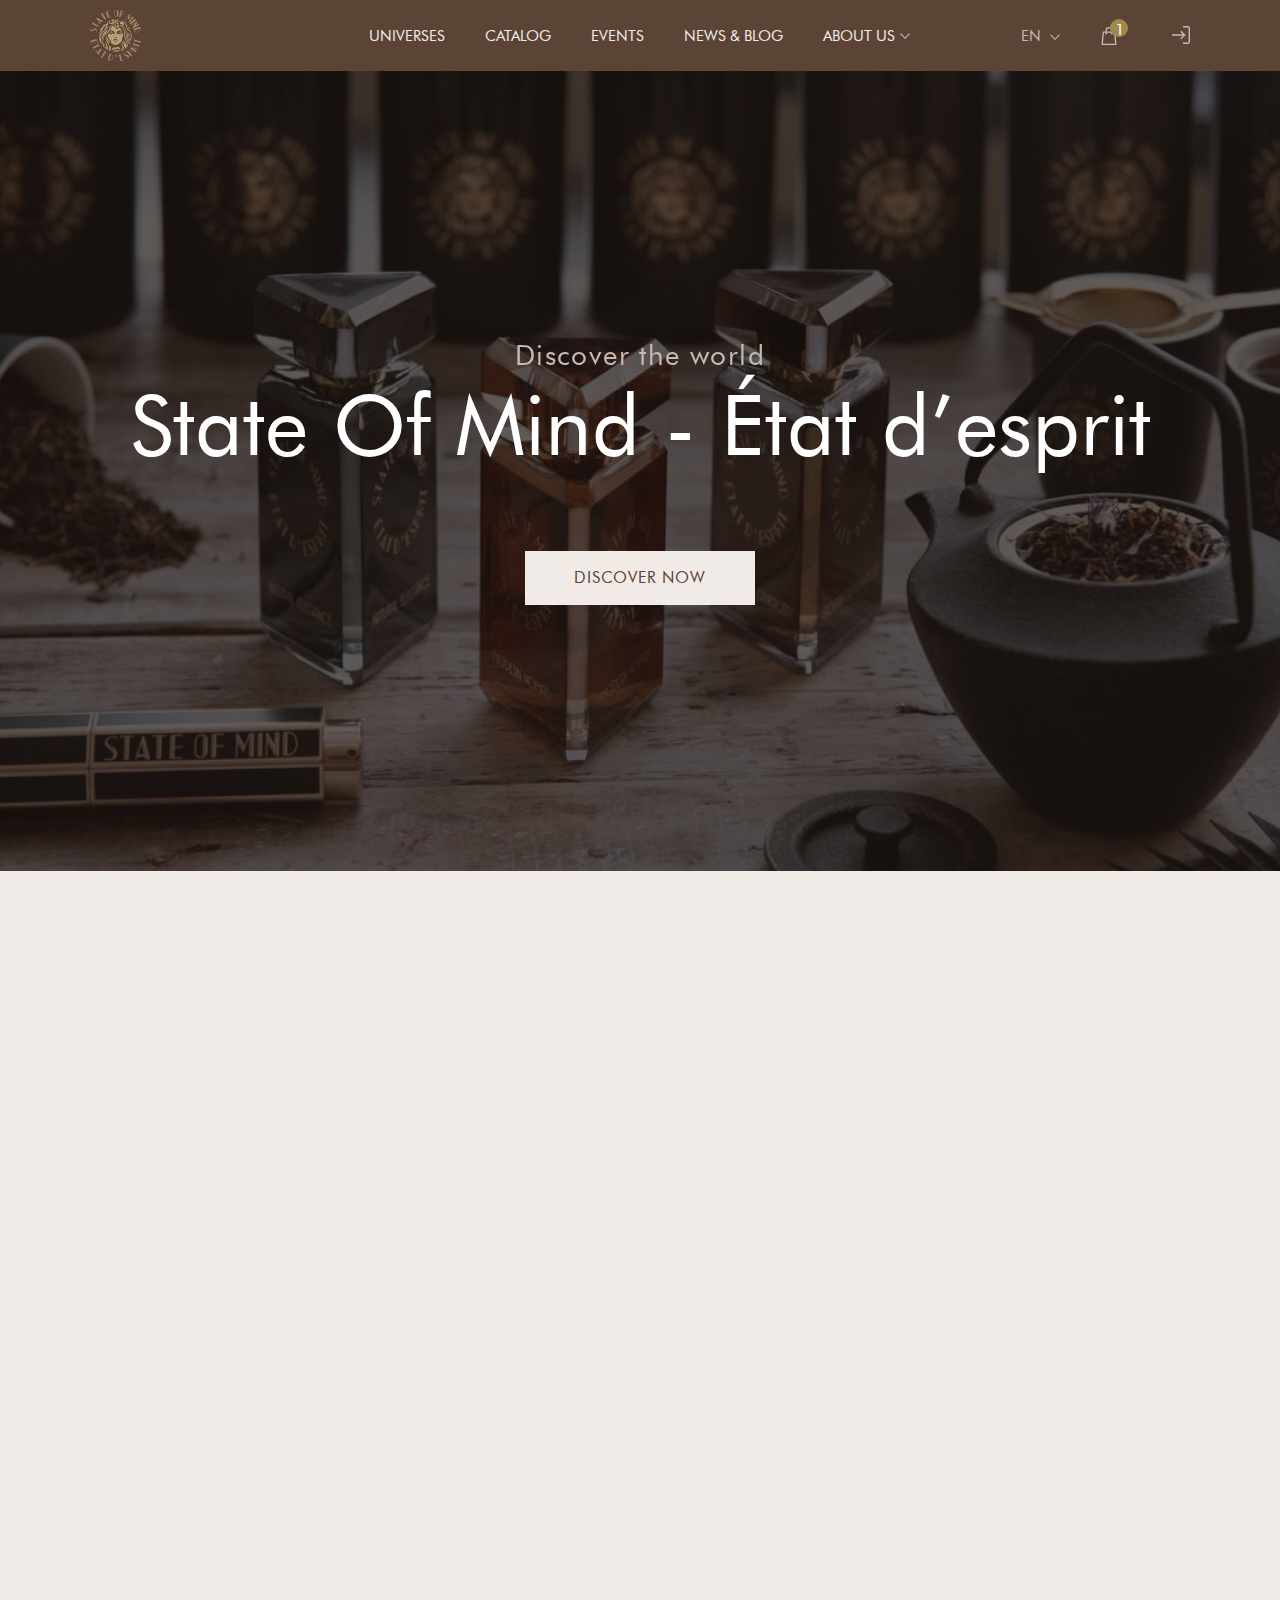
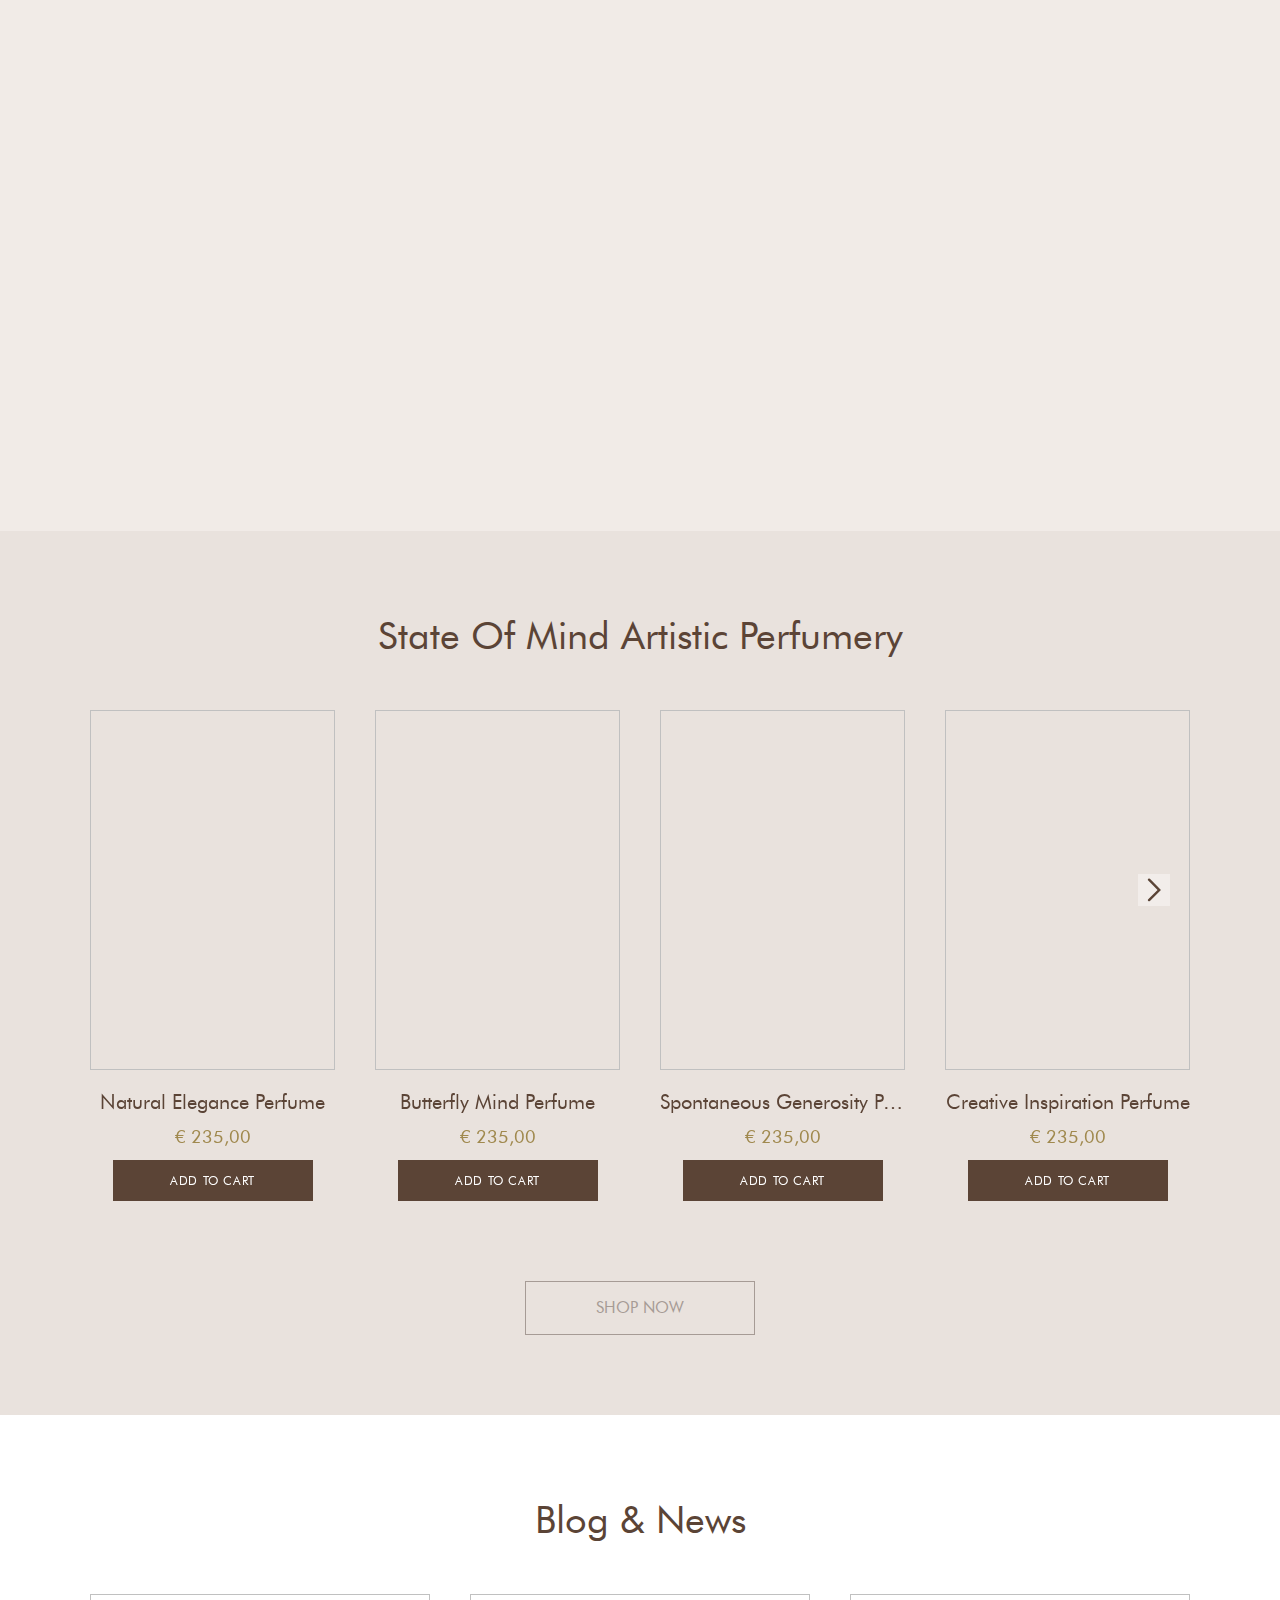
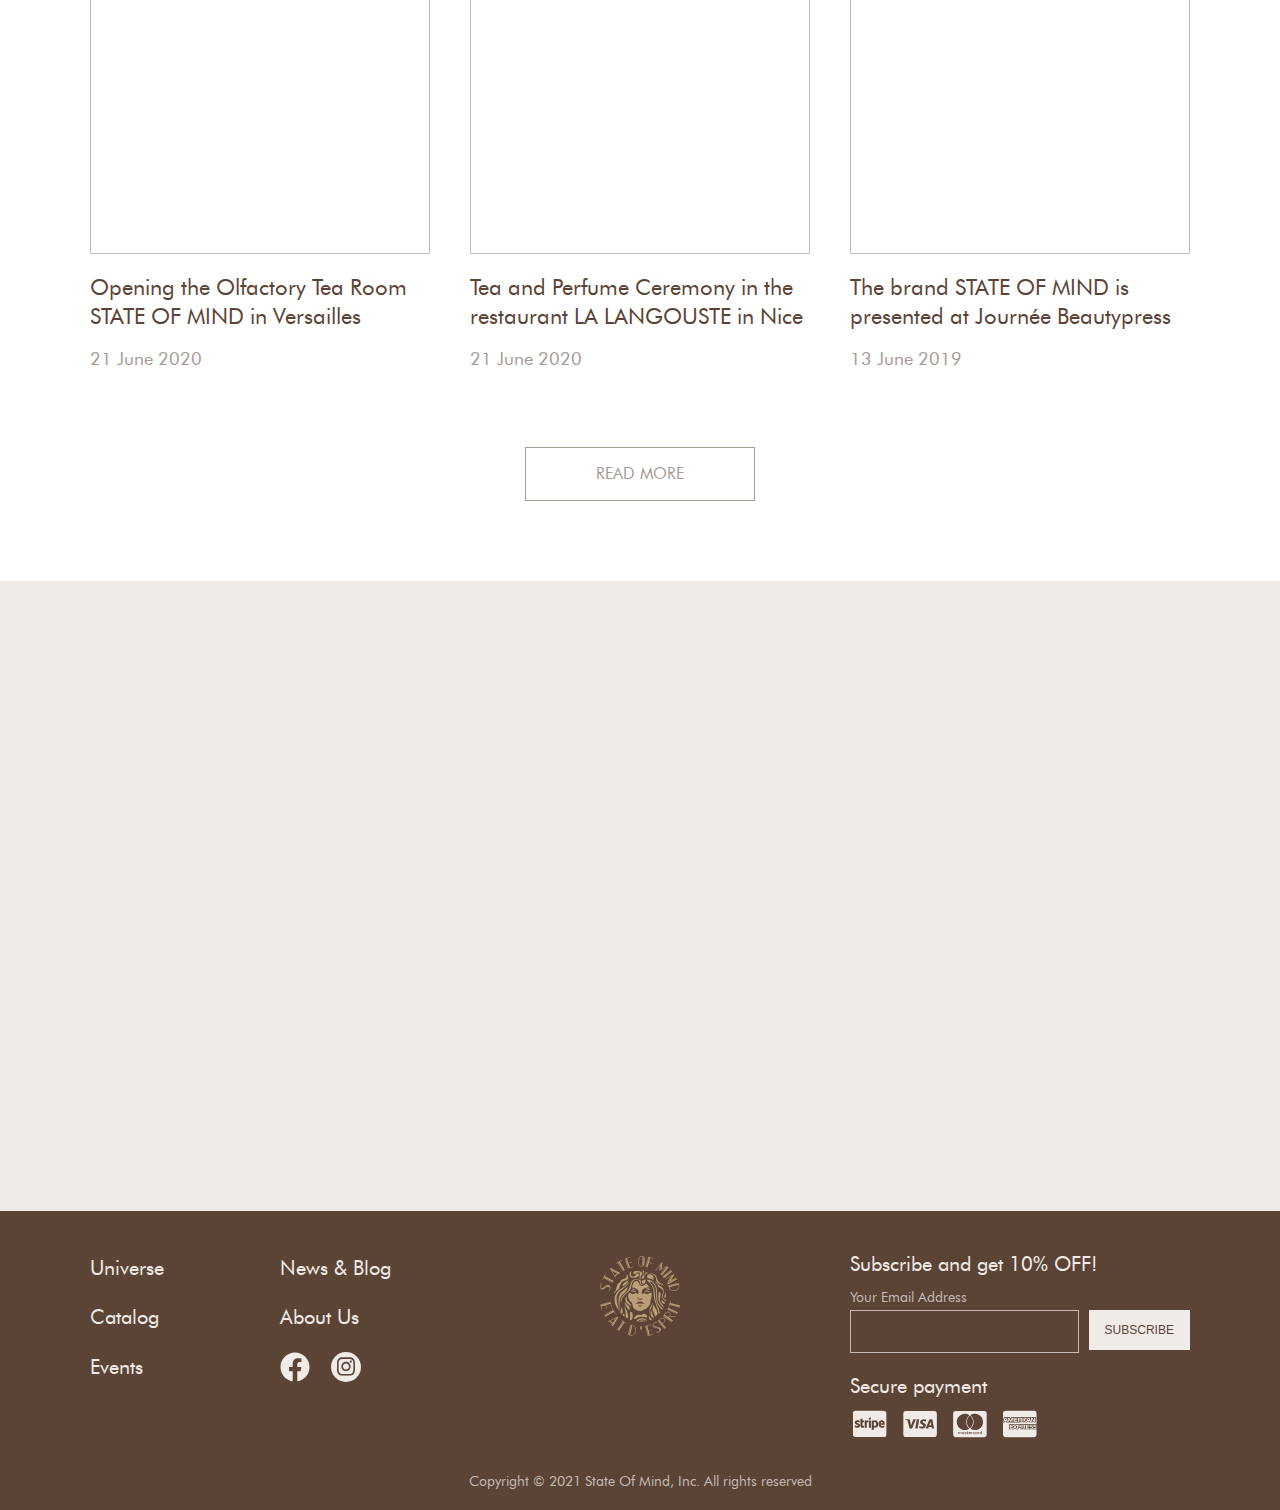
==== commit 4a771087: "fixes" ====
--- a/index.html
+++ b/index.html
@@ -65,28 +65,7 @@
                     </ul>
                   </li>
                   <li class="nav_mobile__item">
-                    <a class="nav_mobile__link jsNavMobileLink" href="profile.html">
-                      <svg class="icon icon_icon-arrow-before nav_mobile__arrow_before">
-                        <use xlink:href="img/icons.svg#icon-arrow-before"></use>
-                      </svg>My Account
-                      <svg class="icon icon_icon-arrow nav_mobile__arrow">
-                        <use xlink:href="img/icons.svg#icon-arrow"></use>
-                      </svg>
-                    </a>
-                    <ul class="nav_mobile__sublist">
-                      <li class="nav_mobile__subitem">
-                        <a class="nav_mobile__sublink" href="orders.html">Orders</a>
-                      </li>
-                      <li class="nav_mobile__subitem">
-                        <a class="nav_mobile__sublink" href="addresses.html">Addresses</a>
-                      </li>
-                      <li class="nav_mobile__subitem">
-                        <a class="nav_mobile__sublink" href="accountDetails.html">Account Details</a>
-                      </li>
-                    </ul>
-                  </li>
-                  <li class="nav_mobile__item">
-                    <a class="nav_mobile__link" href="index.html">Log Out</a>
+                    <a class="nav_mobile__link" href="login.html">Login</a>
                   </li>
                 </ul>
                 <div class="lang_mobile">
@@ -145,17 +124,40 @@
               <a class="nav__link" href="news&amp;blog.html">News &amp; Blog</a>
             </li>
             <li class="nav__item">
-              <a class="nav__link" href="aboutUs.html">About Us</a>
+              <a class="nav__link" href="aboutUs.html">About Us
+                <svg class="icon icon_icon-arrow-down nav__icon">
+                  <use xlink:href="img/icons.svg#icon-arrow-down"></use>
+                </svg>
+              </a>
+              <ul class="nav__sublist">
+                <li class="nav__subitem">
+                  <a class="nav__sublink" href="about.html">About State Of Mind</a>
+                </li>
+                <li class="nav__subitem">
+                  <a class="nav__sublink" href="partnrers.html">Our Partnrers</a>
+                </li>
+                <li class="nav__subitem">
+                  <a class="nav__sublink" href="contact.html">Contact</a>
+                </li>
+              </ul>
             </li>
           </ul>
         </div>
         <div class="header__actions">
-          <div class="lang header__lang d-none d-lg-block">
-            <select>
-              <option value="FR">FR</option>
-              <option value="EN" selected="selected">EN</option>
-              <option value="RU">RU</option>
-            </select>
+          <div class="lang header__lang d-none d-lg-flex">
+            <div class="lang__active">EN
+              <svg class="icon icon_icon-arrow-down lang__icon">
+                <use xlink:href="img/icons.svg#icon-arrow-down"></use>
+              </svg>
+            </div>
+            <ul class="lang__list">
+              <li class="lang__item">
+                <a class="lang__link" href="javascript:void(0)">FR</a>
+              </li>
+              <li class="lang__item">
+                <a class="lang__link" href="javascript:void(0)">RU</a>
+              </li>
+            </ul>
           </div>
           <div class="mini_cart header__mini_cart">
             <a class="mini_cart__link" href="miniCart.html">
@@ -166,18 +168,11 @@
             </a>
           </div>
           <div class="auth header__auth">
-            <div class="d-none d-lg-flex">
-              <a class="auth__link" href="profile.html">
-                <svg class="icon icon_icon-profile auth__icon">
-                  <use xlink:href="img/icons.svg#icon-profile"></use>
-                </svg>
-              </a>
-              <a class="auth__link" href="index.html">
-                <svg class="icon icon_icon-logout auth__icon">
-                  <use xlink:href="img/icons.svg#icon-logout"></use>
-                </svg>
-              </a>
-            </div>
+            <a class="auth__link" href="login.html">
+              <svg class="icon icon_icon-login auth__icon">
+                <use xlink:href="img/icons.svg#icon-login"></use>
+              </svg>
+            </a>
           </div>
         </div>
       </div>
@@ -190,132 +185,149 @@
       </figure>
       <div class="hero__content--home hero__content">
         <div class="container text-center">
-          <h2 class="title hero__subtitle">Discover the world</h2>
-          <h1 class="title hero__title">State Of Mind - État d’esprit</h1>
-          <div class="hero__btn">
+          <h2 class="title hero__subtitle" data-aos="fade-up" data-aos-delay="300">Discover the world</h2>
+          <h1 class="title hero__title" data-aos="fade-up" data-aos-delay="600">State Of Mind - État d’esprit</h1>
+          <div class="hero__btn" data-aos="fade-up" data-aos-delay="900">
             <a class="btn--creme btn--hero btn" href="#">Discover now</a>
           </div>
         </div>
       </div>
     </div>
     <div class="block block--reverse">
-      <div class="block__content--reverse block__content" data-aos="fade-left">
-        <div class="container">
-          <h3 class="title block__subtitle">Discover the Collection</h3>
-          <h2 class="title block__title">State Of Mind Perfumes</h2>
-          <p class="block__text">Order our discovery kit containing 10 perfume samples 1,5 ml. Choose your favourite fragrance. You will receive a voucher of 20€ that you can apply while making your purchase of the 100 ml of your choice.</p>
-          <div class="block__btn">
-            <a class="btn--brown btn" href="collection.html">order samples</a>
-          </div>
-        </div>
-      </div>
-      <figure class="block__picture" data-aos="fade-right">
-        <img class="block__img swiper-lazy" data-src="./img/home/samples.jpg" alt="" />
-      </figure>
+      <div class="flex-lg-row-reverse no-gutters  row">
+        <div class="col col-12 col-lg-6 d-lg-flex">
+          <div class="block__content--reverse block__content" data-aos="fade-left" data-aos-delay="300">
+            <div class="container">
+              <h3 class="title block__subtitle">Discover the Collection</h3>
+              <h2 class="title block__title">State Of Mind Perfumes</h2>
+              <p class="block__text">Order our discovery kit containing 10 perfume samples 1,5 ml. Choose your favourite fragrance. You will receive a voucher of 20€ that you can apply while making your purchase of the 100 ml of your choice.</p>
+              <div class="block__btn">
+                <a class="btn--brown btn" href="collection.html">order samples</a>
+              </div>
+            </div>
+          </div>
+        </div>
+        <div class="col col-12 col-lg-6">
+          <figure class="block__picture" data-aos="fade-right" data-aos-delay="300">
+            <img class="block__img swiper-lazy" data-src="./img/home/samples.jpg" alt="" />
+          </figure>
+        </div>
+      </div>
     </div>
     <div class="block">
-      <div class="block__content" data-aos="fade-right">
-        <div class="container">
-          <h3 class="title block__subtitle">Maison de parfums et thés parfumés</h3>
-          <h2 class="title block__title">State Of Mind – État d’esprit</h2>
-          <p class="block__text">Blending the timeless ritual of the tea ceremony with the art of perfumery. Tea, similarly to Perfume, brings you to a joyful state, energizes or calms you down.</p>
-          <div class="block__btn">
-            <a class="btn--brown btn" href="universes.html">Our Universe</a>
-          </div>
-        </div>
-      </div>
-      <figure class="block__picture" data-aos="fade-left">
-        <img class="block__img swiper-lazy" data-src="./img/home/universe.jpg" alt="" />
-      </figure>
+      <div class=" no-gutters  row">
+        <div class="col col-12 col-lg-6 d-lg-flex">
+          <div class="block__content" data-aos="fade-right" data-aos-delay="300">
+            <div class="container">
+              <h3 class="title block__subtitle">Maison de parfums et thés parfumés</h3>
+              <h2 class="title block__title">State Of Mind – État d’esprit</h2>
+              <p class="block__text">Blending the timeless ritual of the tea ceremony with the art of perfumery. Tea, similarly to Perfume, brings you to a joyful state, energizes or calms you down.</p>
+              <div class="block__btn">
+                <a class="btn--brown btn" href="universes.html">Our Universe</a>
+              </div>
+            </div>
+          </div>
+        </div>
+        <div class="col col-12 col-lg-6">
+          <figure class="block__picture" data-aos="fade-left" data-aos-delay="300">
+            <img class="block__img swiper-lazy" data-src="./img/home/universe.jpg" alt="" />
+          </figure>
+        </div>
+      </div>
     </div>
     <div class="home_slider">
       <div class="container">
         <h2 class="title home_slider__title text-center">State Of Mind Artistic Perfumery</h2>
         <div class="swiper-container home_slider__container">
           <div class="swiper-wrapper home_slider__wrapper">
-            <div class="product swiper-slide">
+            <a class="product swiper-slide" href="product.html">
               <figure class="product__picture">
                 <img class="product__img swiper-lazy" data-src="./img/products/01.jpg" alt="" />
               </figure>
-              <h4 class="title product__title">Natural Elegance Perfume</h4>
-              <div class="product__price">€ 235,00<a class="product__action d-lg-none" href="#">
+              <h4 class="title   product__title">Natural Elegance Perfume</h4>
+              <div class="product__price">€ 235,00
+                <div class="product__action d-lg-none">
                   <svg class="icon icon_icon-add-to-cart product__icon">
                     <use xlink:href="img/icons.svg#icon-add-to-cart"></use>
                   </svg>
-                </a>
+                </div>
               </div>
               <div class="product__btn d-none d-lg-block">
-                <a class="btn--brown btn--fw-mobile btn--add-to-cart btn" href="#">Add to Cart</a>
-              </div>
-            </div>
-            <div class="product swiper-slide">
+                <div class="btn--brown btn--fw-mobile btn--add-to-cart btn">Add to Cart</div>
+              </div>
+            </a>
+            <a class="product swiper-slide" href="product.html">
               <figure class="product__picture">
                 <img class="product__img swiper-lazy" data-src="./img/products/02.jpg" alt="" />
               </figure>
-              <h4 class="title product__title">Butterfly Mind Perfume</h4>
-              <div class="product__price">€ 235,00<a class="product__action d-lg-none" href="#">
+              <h4 class="title   product__title">Butterfly Mind Perfume</h4>
+              <div class="product__price">€ 235,00
+                <div class="product__action d-lg-none">
                   <svg class="icon icon_icon-add-to-cart product__icon">
                     <use xlink:href="img/icons.svg#icon-add-to-cart"></use>
                   </svg>
-                </a>
+                </div>
               </div>
               <div class="product__btn d-none d-lg-block">
-                <a class="btn--brown btn--fw-mobile btn--add-to-cart btn" href="#">Add to Cart</a>
-              </div>
-            </div>
-            <div class="product swiper-slide">
+                <div class="btn--brown btn--fw-mobile btn--add-to-cart btn">Add to Cart</div>
+              </div>
+            </a>
+            <a class="product swiper-slide" href="product.html">
               <figure class="product__picture">
                 <img class="product__img swiper-lazy" data-src="./img/products/03.jpg" alt="" />
               </figure>
-              <h4 class="title product__title">Spontaneous Generosity Perfume</h4>
-              <div class="product__price">€ 235,00<a class="product__action d-lg-none" href="#">
+              <h4 class="title   product__title">Spontaneous Generosity Perfume</h4>
+              <div class="product__price">€ 235,00
+                <div class="product__action d-lg-none">
                   <svg class="icon icon_icon-add-to-cart product__icon">
                     <use xlink:href="img/icons.svg#icon-add-to-cart"></use>
                   </svg>
-                </a>
+                </div>
               </div>
               <div class="product__btn d-none d-lg-block">
-                <a class="btn--brown btn--fw-mobile btn--add-to-cart btn" href="#">Add to Cart</a>
-              </div>
-            </div>
-            <div class="product swiper-slide">
+                <div class="btn--brown btn--fw-mobile btn--add-to-cart btn">Add to Cart</div>
+              </div>
+            </a>
+            <a class="product swiper-slide" href="product.html">
               <figure class="product__picture">
                 <img class="product__img swiper-lazy" data-src="./img/products/04.jpg" alt="" />
               </figure>
-              <h4 class="title product__title">Creative Inspiration Perfume</h4>
-              <div class="product__price">€ 235,00<a class="product__action d-lg-none" href="#">
+              <h4 class="title   product__title">Creative Inspiration Perfume</h4>
+              <div class="product__price">€ 235,00
+                <div class="product__action d-lg-none">
                   <svg class="icon icon_icon-add-to-cart product__icon">
                     <use xlink:href="img/icons.svg#icon-add-to-cart"></use>
                   </svg>
-                </a>
+                </div>
               </div>
               <div class="product__btn d-none d-lg-block">
-                <a class="btn--brown btn--fw-mobile btn--add-to-cart btn" href="#">Add to Cart</a>
-              </div>
-            </div>
-            <div class="product swiper-slide">
+                <div class="btn--brown btn--fw-mobile btn--add-to-cart btn">Add to Cart</div>
+              </div>
+            </a>
+            <a class="product swiper-slide" href="product.html">
               <figure class="product__picture">
                 <img class="product__img swiper-lazy" data-src="./img/products/01.jpg" alt="" />
               </figure>
-              <h4 class="title product__title">Natural Elegance Perfume</h4>
-              <div class="product__price">€ 235,00<a class="product__action d-lg-none" href="#">
+              <h4 class="title   product__title">Natural Elegance Perfume</h4>
+              <div class="product__price">€ 235,00
+                <div class="product__action d-lg-none">
                   <svg class="icon icon_icon-add-to-cart product__icon">
                     <use xlink:href="img/icons.svg#icon-add-to-cart"></use>
                   </svg>
-                </a>
+                </div>
               </div>
               <div class="product__btn d-none d-lg-block">
-                <a class="btn--brown btn--fw-mobile btn--add-to-cart btn" href="#">Add to Cart</a>
-              </div>
-            </div>
-          </div>
-          <div class="swiper-button-prev home_slider__navigation home_slider__navigation--prev d-lg-flex">
-            <svg class="icon icon_icon-arrow-prev home_slider__icon">
+                <div class="btn--brown btn--fw-mobile btn--add-to-cart btn">Add to Cart</div>
+              </div>
+            </a>
+          </div>
+          <div class="swiper-button-prev navigation navigation--prev d-lg-flex">
+            <svg class="icon icon_icon-arrow-prev navigation__icon">
               <use xlink:href="img/icons.svg#icon-arrow-prev"></use>
             </svg>
           </div>
-          <div class="swiper-button-next home_slider__navigation home_slider__navigation--next d-lg-flex">
-            <svg class="icon icon_icon-arrow-next home_slider__icon">
+          <div class="swiper-button-next navigation navigation--next d-lg-flex">
+            <svg class="icon icon_icon-arrow-next navigation__icon">
               <use xlink:href="img/icons.svg#icon-arrow-next"></use>
             </svg>
           </div>
@@ -326,57 +338,75 @@
         </div>
       </div>
     </div>
-    <div class="home_articles">
+    <div class="articles">
       <div class="container">
-        <h2 class="title home_articles__title">Blog & News</h2>
+        <h2 class="title articles__title">Blog & News</h2>
         <div class="row">
           <div class="col col-12 col-lg-4">
             <div class="article">
-              <figure class="article__picture">
-                <img class="article__img swiper-lazy" data-src="./img/blog/01.jpg" alt="" />
-              </figure>
-              <h3 class="article__title">Opening the Olfactory Tea Room STATE OF MIND in Versailles</h3>
+              <a class="article__link" href="blog">
+                <figure class="article__picture">
+                  <img class="article__img swiper-lazy" data-src="./img/blog/01.jpg" alt="" />
+                </figure>
+              </a>
+              <a class="article__link" href="blog">
+                <h3 class="article__title">Opening the Olfactory Tea Room STATE OF MIND in Versailles</h3>
+              </a>
               <date class="article__date">21 June 2020</date>
             </div>
           </div>
           <div class="col col-12 col-lg-4">
             <div class="article">
-              <figure class="article__picture">
-                <img class="article__img swiper-lazy" data-src="./img/blog/02.jpg" alt="" />
-              </figure>
-              <h3 class="article__title">Tea and Perfume Ceremony in the restaurant LA LANGOUSTE in Nice</h3>
+              <a class="article__link" href="blog">
+                <figure class="article__picture">
+                  <img class="article__img swiper-lazy" data-src="./img/blog/02.jpg" alt="" />
+                </figure>
+              </a>
+              <a class="article__link" href="blog">
+                <h3 class="article__title">Tea and Perfume Ceremony in the restaurant LA LANGOUSTE in Nice</h3>
+              </a>
               <date class="article__date">21 June 2020</date>
             </div>
           </div>
           <div class="col col-12 col-lg-4">
             <div class="article">
-              <figure class="article__picture">
-                <img class="article__img swiper-lazy" data-src="./img/blog/03.jpg" alt="" />
-              </figure>
-              <h3 class="article__title">Opening the Olfactory Tea Room STATE OF MIND in Versailles</h3>
-              <date class="article__date">08 April 2020</date>
-            </div>
-          </div>
-        </div>
-        <div class="home_articles__btn">
+              <a class="article__link" href="blog">
+                <figure class="article__picture">
+                  <img class="article__img swiper-lazy" data-src="./img/blog/03.jpg" alt="" />
+                </figure>
+              </a>
+              <a class="article__link" href="blog">
+                <h3 class="article__title">The brand STATE OF MIND is presented at Journée Beautypress</h3>
+              </a>
+              <date class="article__date">13 June 2019</date>
+            </div>
+          </div>
+        </div>
+        <div class="articles__btn">
           <a class="btn--lbrown btn--fw-mobile btn" href="#">Read more</a>
         </div>
       </div>
     </div>
     <div class="block">
-      <div class="block__content" data-aos="fade-right">
-        <div class="container">
-          <h3 class="title block__subtitle">Catherine Laskine-Balandina</h3>
-          <h2 class="title block__title">Art of being happy</h2>
-          <p class="block__text">My beloved grandmother often told me about China — the Wall of Nine Dragons, the Great Wall, gardens, calligraphy, acupuncture, the lotus flower opening in a cup of tea, the scents and colors of tea shops… Through her wonderful stories, I traveled to the magical world filled with tastes of teas and fragrant gardens.</p>
-          <div class="block__btn">
-            <a class="btn--brown btn" href="#">find more</a>
-          </div>
-        </div>
-      </div>
-      <figure class="block__picture" data-aos="fade-left">
-        <img class="block__img swiper-lazy" data-src="./img/home/about.jpg" alt="" />
-      </figure>
+      <div class=" no-gutters  row">
+        <div class="col col-12 col-lg-6 d-lg-flex">
+          <div class="block__content" data-aos="fade-right" data-aos-delay="300">
+            <div class="container">
+              <h3 class="title block__subtitle">Catherine Laskine-Balandina</h3>
+              <h2 class="title block__title">Art of being happy</h2>
+              <p class="block__text">My beloved grandmother often told me about China — the Wall of Nine Dragons, the Great Wall, gardens, calligraphy, acupuncture, the lotus flower opening in a cup of tea, the scents and colors of tea shops… Through her wonderful stories, I traveled to the magical world filled with tastes of teas and fragrant gardens.</p>
+              <div class="block__btn">
+                <a class="btn--brown btn" href="#">find more</a>
+              </div>
+            </div>
+          </div>
+        </div>
+        <div class="col col-12 col-lg-6">
+          <figure class="block__picture" data-aos="fade-left" data-aos-delay="300">
+            <img class="block__img swiper-lazy" data-src="./img/home/about.jpg" alt="" />
+          </figure>
+        </div>
+      </div>
     </div>
   </div>
   <div class="footer">
@@ -441,13 +471,13 @@
                 <div class="footer_subscribe__title">Subscribe and get 10% OFF!</div>
                 <div class="form footer_subscribe__form">
                   <form action="#">
-                    <label class="form__label" for="youremailaddress">Your Email Address</label>
+                    <label class="form__label--small form__label--dcreme form__label" for="youremailaddress">Your Email Address</label>
                     <div class="form__row footer_subscribe__row">
-                      <div class="form__controls form__controls--white form__controls--small footer_subscribe__input">
-                        <input class="form__input--white form__input--small form__input" type="text" id="youremailaddress" placeholder="" />
+                      <div class="form__controls form__controls--dcreme form__controls--subscribe footer_subscribe__input">
+                        <input class="form__input--dcreme form__input--subscribe form__input" type="text" id="youremailaddress" placeholder="" />
                       </div>
-                      <div class="form__controls form__controls--subscribe footer_subscribe__btn">
-                        <input class="btn--subscribe form__submit btn" type="submit" value="subscribe" />
+                      <div class="form__controls form__controls--subscribe_btn footer_subscribe__btn">
+                        <input class="btn--subscribe_btn form__submit btn" type="submit" value="subscribe" />
                       </div>
                     </div>
                   </form>
--- a/css/style.css
+++ b/css/style.css
@@ -187,6 +187,22 @@
   text-align: center;
 }
 
+.text-right {
+  text-align: right;
+}
+
+figure {
+  overflow: hidden;
+}
+
+figure.block__picture img, figure.product__picture img, figure.article__picture img {
+  transition: 10s ease;
+}
+
+figure.block__picture:hover img, figure.product__picture:hover img, figure.article__picture:hover img {
+  transform: scale(1.1);
+}
+
 /*!
  * Bootstrap Grid v4.6.0 (https://getbootstrap.com/)
  * Copyright 2011-2021 The Bootstrap Authors
@@ -5495,6 +5511,15 @@
   flex-grow: 1;
   overflow-y: hidden;
   position: relative;
+}
+
+@media (max-width: 991px) {
+  .row.gutter-20 {
+    margin: 0 -10px;
+  }
+  .row.gutter-20 > [class^="col"] {
+    padding: 0 10px;
+  }
 }
 
 /**
@@ -5588,7 +5613,7 @@
   }
 }
 
-.btn--subscribe {
+.btn--subscribe_btn {
   font-size: 14px;
   line-height: 160%;
   color: #5B4436;
@@ -5599,14 +5624,14 @@
 }
 
 @media (min-width: 992px) {
-  .btn--subscribe {
+  .btn--subscribe_btn {
     padding: 10px 15px;
     font-size: 12px;
     line-height: 18px;
   }
 }
 
-.btn--subscribe:hover, .btn--subscribe:focus {
+.btn--subscribe_btn:hover, .btn--subscribe_btn:focus {
   background-color: #C5BBB6;
   border-color: #C5BBB6;
 }
@@ -5635,8 +5660,18 @@
   min-width: 200px;
 }
 
-@media (min-width: 992px) {
-  .btn--add-to-cart, .btn--brown-border {
+.btn--gold {
+  background-color: #A0894E;
+  border-color: #A0894E;
+  color: #FFFFFF;
+}
+
+.btn--secondary {
+  color: #A0894E;
+}
+
+@media (min-width: 992px) {
+  .btn--add-to-cart, .btn--brown-border, .btn--small {
     font-size: 12px;
     line-height: 160%;
     min-width: 200px;
@@ -5655,26 +5690,45 @@
   position: relative;
   flex: 1;
   width: 100%;
-}
-
-.form__controls--subscribe {
+  padding-bottom: 20px;
+}
+
+.form__controls--subscribe_btn {
   flex: 0;
   width: auto;
   margin-left: 10px;
+  padding-bottom: 0;
 }
 
 .form__label {
+  font-size: 16px;
+  line-height: 160%;
+  color: #5B4436;
+  display: inline-flex;
+  margin-bottom: 5px;
+}
+
+@media (min-width: 992px) {
+  .form__label {
+    margin-bottom: 2px;
+  }
+}
+
+.form__label--checkbox {
+  font-size: 20px;
+  line-height: 130%;
+  color: #5B4436;
+  align-items: center;
+}
+
+.form__label--small {
   font-size: 14px;
   line-height: 160%;
+  margin-bottom: 1px;
+}
+
+.form__label--dcreme {
   color: #C5BBB6;
-  display: inline-block;
-  margin-bottom: 5px;
-}
-
-@media (min-width: 992px) {
-  .form__label {
-    margin-bottom: 2px;
-  }
 }
 
 .form__input {
@@ -5686,18 +5740,101 @@
   -moz-appearance: none;
   -webkit-appearance: none;
   border-color: #C5BBB6;
-  min-height: 54px;
+  min-height: 42px;
   width: 100%;
-}
-
-@media (min-width: 992px) {
-  .form__input {
-    min-height: 40px;
-  }
+  padding: 6px 20px;
+  font-family: "Futura Bk BT", sans-serif;
+  font-size: 18px;
+  line-height: 160%;
+  color: #5B4436;
+}
+
+.form__input::-webkit-input-placeholder {
+  font-family: "Futura Bk BT", sans-serif;
+  font-size: 18px;
+  line-height: 160%;
+  color: #A69B95;
+}
+
+.form__input:-moz-placeholder {
+  font-family: "Futura Bk BT", sans-serif;
+  font-size: 18px;
+  line-height: 160%;
+  color: #A69B95;
+}
+
+.form__input::-moz-placeholder {
+  font-family: "Futura Bk BT", sans-serif;
+  font-size: 18px;
+  line-height: 160%;
+  color: #A69B95;
+}
+
+.form__input:-ms-input-placeholder {
+  font-family: "Futura Bk BT", sans-serif;
+  font-size: 18px;
+  line-height: 160%;
+  color: #A69B95;
 }
 
 .form__input:focus {
   border-color: #C5BBB6;
+}
+
+.form__input--checkbox {
+  position: absolute;
+  visibility: hidden;
+  width: 0;
+  height: 0;
+}
+
+.form__input--dcreme {
+  border-color: #C5BBB6;
+}
+
+.form__input--subscribe {
+  min-height: 54px;
+  color: #F1EBE7;
+}
+
+@media (min-width: 992px) {
+  .form__input--subscribe {
+    min-height: 40px;
+  }
+}
+
+.form__input--textarea {
+  min-height: 100px;
+  resize: none;
+}
+
+.form__box {
+  width: 24px;
+  height: 24px;
+  border: 1px solid #C5BBB6;
+  background: #FEFDFA;
+  box-sizing: border-box;
+  margin-right: 10px;
+  display: flex;
+  align-items: center;
+  justify-content: center;
+}
+
+@media (min-width: 992px) {
+  .form__box {
+    width: 18px;
+    height: 18px;
+  }
+}
+
+.form__input--checkbox:checked + .form__label .form__box {
+  border-color: #5B4436;
+  background-color: #5B4436;
+}
+
+.form__icon {
+  width: 18px;
+  height: 18px;
 }
 
 /**
@@ -5735,6 +5872,66 @@
 /**
  * Styles for the lang component.
  */
+.lang {
+  cursor: pointer;
+  position: relative;
+}
+
+.lang__active {
+  display: flex;
+  align-items: center;
+  font-size: 15px;
+  line-height: 160%;
+  text-transform: uppercase;
+  color: #C5BBB6;
+}
+
+.lang:hover .lang__active {
+  opacity: 0.72;
+}
+
+.lang__link {
+  display: block;
+  line-height: 32px;
+  padding: 0 10px;
+  text-decoration: none;
+  color: #5B4436;
+  text-transform: uppercase;
+}
+
+.lang__link:hover {
+  opacity: 0.72;
+}
+
+.lang__icon {
+  width: 12px;
+  height: 12px;
+  margin-left: 8px;
+  transition: 0.3s;
+}
+
+.lang:hover .lang__icon {
+  transform: rotateZ(180deg);
+}
+
+.lang__list {
+  position: absolute;
+  bottom: 0;
+  left: -10px;
+  background-color: #F1EBE7;
+  transform: translate(0, 200%);
+  z-index: 10;
+  opacity: 0;
+  transition: 0.3s;
+  pointer-events: none;
+}
+
+.lang:hover .lang__list {
+  opacity: 1;
+  transform: translate(0, 100%);
+  pointer-events: all;
+}
+
 .lang_mobile {
   margin-bottom: 14px;
 }
@@ -5805,7 +6002,7 @@
 
 @media (min-width: 992px) {
   .header__auth {
-    transform: translate(11px, -1px);
+    transform: translate(12px, -1px);
   }
 }
 
@@ -5815,7 +6012,10 @@
 }
 
 .header__lang {
-  margin-right: 10px;
+  margin-right: 30px;
+  min-height: 42px;
+  min-width: 42px;
+  align-items: center;
 }
 
 /**
@@ -5827,6 +6027,10 @@
 
 .nav__list {
   display: flex;
+}
+
+.nav__item {
+  position: relative;
 }
 
 .nav__item:not(:last-child) {
@@ -5845,12 +6049,58 @@
   -moz-appearance: none;
   -webkit-appearance: none;
   font-size: 15px;
-  line-height: 160%;
+  line-height: 32px;
   text-transform: uppercase;
   color: #F1EBE7;
 }
 
 .nav__link:hover, .nav__link:focus {
+  opacity: 0.72;
+}
+
+.nav__link--active {
+  color: #A0894E;
+}
+
+.nav__icon {
+  width: 12px;
+  height: 12px;
+  transition: 0.3s;
+}
+
+.nav__item:hover .nav__icon {
+  transform: rotateZ(180deg);
+}
+
+.nav__sublist {
+  position: absolute;
+  bottom: 0;
+  left: -10px;
+  background-color: #F1EBE7;
+  transform: translate(0, 200%);
+  z-index: 10;
+  opacity: 0;
+  transition: 0.3s;
+  pointer-events: none;
+}
+
+.nav__item:hover .nav__sublist {
+  opacity: 1;
+  transform: translate(0, 100%);
+  pointer-events: all;
+}
+
+.nav__sublink {
+  display: block;
+  line-height: 32px;
+  padding: 0 10px;
+  text-decoration: none;
+  color: #5B4436;
+  white-space: nowrap;
+  text-transform: uppercase;
+}
+
+.nav__sublink:hover {
   opacity: 0.72;
 }
 
@@ -5923,10 +6173,12 @@
   z-index: 1000;
   transform: translateX(-100%);
   transition: ease 0.3s transform;
+  pointer-events: none;
 }
 
 .nav_mobile__container--active {
   transform: translateX(0);
+  pointer-events: all;
 }
 
 .nav_mobile__wrapper {
@@ -6094,7 +6346,7 @@
 
 @media (min-width: 992px) {
   .auth__link {
-    margin-left: 11px;
+    margin-left: 13px;
   }
 }
 
@@ -6272,12 +6524,12 @@
  * Styles for the footer payment component.
  */
 .footer_payment {
-  padding-top: 39px;
+  padding-top: 21px;
 }
 
 @media (min-width: 992px) {
   .footer_payment {
-    padding-top: 16px;
+    padding-top: 0;
   }
 }
 
@@ -6374,8 +6626,7 @@
 }
 
 .section__picture {
-  margin: 0 auto;
-  display: none;
+  margin: 0 auto 7px;
 }
 
 .section__img {
@@ -6391,20 +6642,34 @@
 
 .section__btn {
   text-align: center;
-  padding-top: 65px;
+  padding-top: 8px;
   padding-bottom: 40px;
+}
+
+.section__product {
+  padding-bottom: 60px;
 }
 
 .section--collection_description {
   font-size: 18px;
   line-height: 160%;
   text-align: center;
-  color: #A69B95;
+  color: #5B4436;
 }
 
 @media (min-width: 992px) {
   .section--collection_description {
     font-size: 26px;
+  }
+}
+
+.section--event {
+  padding: 62px 0;
+}
+
+@media (min-width: 992px) {
+  .section--event {
+    padding: 66px 0;
   }
 }
 
@@ -6465,8 +6730,8 @@
 @media (min-width: 992px) {
   .counter__count {
     line-height: 28px;
-    width: 35px;
-    flex-basis: 35px;
+    width: 40px;
+    flex-basis: 40px;
   }
 }
 
@@ -6479,6 +6744,959 @@
   .counter__icon {
     width: 26px;
     height: 26px;
+  }
+}
+
+/**
+ * Styles for the navigation component.
+ */
+.navigation {
+  display: none;
+  width: 32px;
+  height: 32px;
+  background-color: rgba(255, 255, 255, 0.4);
+  position: absolute;
+  top: 164px;
+  z-index: 10;
+  align-items: center;
+  justify-content: center;
+  transition: 0.3s;
+}
+
+@media (min-width: 992px) {
+  .navigation {
+    display: block;
+  }
+}
+
+.navigation__icon {
+  width: 24px;
+  height: 24px;
+}
+
+.navigation--next {
+  right: 20px;
+}
+
+.navigation--prev {
+  left: 20px;
+}
+
+.navigation--disabled {
+  opacity: 0;
+  pointer-events: none;
+}
+
+/**
+ * Styles for the filter component.
+ */
+.filter__title {
+  font-size: 18px;
+  line-height: 160%;
+  color: #A0894E;
+  text-transform: uppercase;
+  padding: 25px 0 19px;
+}
+
+@media (min-width: 992px) {
+  .filter__title {
+    padding: 25px 0 17px;
+  }
+}
+
+.filter__item {
+  margin-bottom: 13px;
+}
+
+@media (min-width: 992px) {
+  .filter__item {
+    margin-bottom: 16px;
+  }
+}
+
+.filter__devider {
+  margin: 25px 0 -1px;
+  width: 100%;
+  border: 1px solid #F1EBE7;
+}
+
+.filter__devider:last-of-type {
+  display: none;
+}
+
+@media (min-width: 992px) {
+  .filter__devider {
+    margin: 22px 0 6px;
+  }
+  .filter__devider:last-of-type {
+    display: block;
+  }
+}
+
+.filter__products {
+  padding: 40px 0 20px;
+}
+
+@media (min-width: 992px) {
+  .filter__products {
+    padding-bottom: 4px;
+  }
+}
+
+.filter__product {
+  padding-bottom: 34px;
+}
+
+@media (min-width: 992px) {
+  .filter__product {
+    margin-bottom: 61px;
+  }
+}
+
+.filter__action {
+  padding-bottom: 40px;
+  text-align: center;
+}
+
+@media (min-width: 992px) {
+  .filter__content {
+    padding: 37px 0;
+  }
+}
+
+.filter_mobile {
+  position: relative;
+  background-color: #F1EBE7;
+  padding: 21px 0 18px;
+}
+
+.filter_mobile__container {
+  display: flex;
+  justify-content: space-between;
+  align-items: center;
+}
+
+.filter_mobile__btn {
+  display: flex;
+  align-items: center;
+  text-decoration: none;
+}
+
+.filter_mobile__text {
+  font-size: 18px;
+  line-height: 160%;
+  color: #A0894E;
+  text-transform: uppercase;
+}
+
+.filter_mobile__icon {
+  width: 32px;
+  height: 32px;
+  margin-right: 7px;
+}
+
+.filter_mobile__modal {
+  padding: 32px 40px;
+  text-align: left;
+}
+
+.filter_mobile__btns {
+  padding-top: 21px;
+  display: flex;
+}
+
+@media (min-width: 992px) {
+  .filter_mobile__btns {
+    padding-top: 33px;
+  }
+}
+
+.filter_mobile__btns > * {
+  min-width: 0;
+  flex: 1;
+}
+
+/**
+ * Styles for the sort component.
+ */
+.sort {
+  display: flex;
+  justify-content: flex-end;
+  padding-top: 24px;
+}
+
+@media (min-width: 992px) {
+  .sort_mobile {
+    position: relative;
+  }
+}
+
+.sort_mobile__text {
+  font-size: 18px;
+  line-height: 160%;
+  color: #A0894E;
+  text-transform: uppercase;
+  display: flex;
+  cursor: pointer;
+}
+
+@media (min-width: 992px) {
+  .sort_mobile__text {
+    text-transform: unset;
+  }
+}
+
+.sort_mobile__active {
+  margin-left: 5px;
+}
+
+.sort_mobile__dropdown {
+  position: absolute;
+  bottom: 0;
+  left: 0;
+  min-width: 100%;
+  background-color: #FEFDFA;
+  transform: translateY(200%);
+  z-index: 2;
+  overflow: hidden;
+  opacity: 0;
+  transition: 0.3s;
+  pointer-events: none;
+  box-shadow: 0px 16px 50px rgba(91, 68, 54, 0.2);
+}
+
+.sort_mobile__dropdown--active {
+  pointer-events: all;
+  opacity: 1;
+  transform: translateY(100%);
+}
+
+.sort_mobile__list {
+  padding-top: 16px;
+}
+
+.sort_mobile__link {
+  font-size: 18px;
+  line-height: 49px;
+  text-transform: uppercase;
+  text-decoration: none;
+  color: #5B4436;
+  display: block;
+  white-space: nowrap;
+}
+
+.sort_mobile__link--active {
+  color: #A0894E;
+}
+
+/**
+ * Styles for the modal component.
+ */
+/* ==========================================================================
+	 Remodal's necessary styles
+	 ========================================================================== */
+/* Hide scroll bar */
+html.remodal-is-locked {
+  overflow: hidden;
+  touch-action: none;
+}
+
+/* Anti FOUC */
+.remodal,
+[data-remodal-id] {
+  display: none;
+}
+
+/* Necessary styles of the overlay */
+.remodal-overlay {
+  position: fixed;
+  z-index: 9999;
+  top: -5000px;
+  right: -5000px;
+  bottom: -5000px;
+  left: -5000px;
+  display: none;
+}
+
+/* Necessary styles of the wrapper */
+.remodal-wrapper {
+  position: fixed;
+  z-index: 10000;
+  top: 0;
+  right: 0;
+  bottom: 0;
+  left: 0;
+  display: none;
+  overflow: auto;
+  -webkit-overflow-scrolling: touch;
+  text-align: center;
+}
+
+.remodal-wrapper:after {
+  display: inline-block;
+  height: 100%;
+  margin-left: -0.05em;
+  content: "";
+}
+
+/* Fix iPad, iPhone glitches */
+.remodal-overlay,
+.remodal-wrapper {
+  -webkit-backface-visibility: hidden;
+          backface-visibility: hidden;
+}
+
+/* Necessary styles of the modal dialog */
+.remodal {
+  position: relative;
+  outline: none;
+  -webkit-text-size-adjust: 100%;
+     -moz-text-size-adjust: 100%;
+          text-size-adjust: 100%;
+}
+
+.remodal-is-initialized {
+  /* Disable Anti-FOUC */
+  display: inline-block;
+}
+
+/* ==========================================================================
+	 Remodal's default mobile first theme
+	 ========================================================================== */
+/* Default theme styles for the background */
+.remodal-bg.remodal-is-opening,
+.remodal-bg.remodal-is-opened {
+  filter: blur(3px);
+}
+
+/* Default theme styles of the overlay */
+.remodal-overlay {
+  background: rgba(91, 68, 54, 0.6);
+}
+
+.remodal-overlay.remodal-is-opening,
+.remodal-overlay.remodal-is-closing {
+  -webkit-animation-duration: 0.3s;
+          animation-duration: 0.3s;
+  -webkit-animation-fill-mode: forwards;
+          animation-fill-mode: forwards;
+}
+
+.remodal-overlay.remodal-is-opening {
+  -webkit-animation-name: remodal-overlay-opening-keyframes;
+          animation-name: remodal-overlay-opening-keyframes;
+}
+
+.remodal-overlay.remodal-is-closing {
+  -webkit-animation-name: remodal-overlay-closing-keyframes;
+          animation-name: remodal-overlay-closing-keyframes;
+}
+
+/* Default theme styles of the wrapper */
+.remodal-wrapper {
+  padding: 17px 17px 0;
+}
+
+.remodal-wrapper.fullwidth {
+  padding: 0;
+}
+
+/* Default theme styles of the modal dialog */
+.remodal {
+  box-sizing: border-box;
+  width: 100%;
+  transform: translate3d(0, 0, 0);
+  color: #2b2e38;
+  background: #fff;
+}
+
+.remodal.remodal-is-opening,
+.remodal.remodal-is-closing {
+  -webkit-animation-duration: 0.3s;
+          animation-duration: 0.3s;
+  -webkit-animation-fill-mode: forwards;
+          animation-fill-mode: forwards;
+}
+
+.remodal.remodal-is-opening {
+  -webkit-animation-name: remodal-opening-keyframes;
+          animation-name: remodal-opening-keyframes;
+}
+
+.remodal.remodal-is-closing {
+  -webkit-animation-name: remodal-closing-keyframes;
+          animation-name: remodal-closing-keyframes;
+}
+
+/* Vertical align of the modal dialog */
+.remodal,
+.remodal-wrapper:after {
+  vertical-align: middle;
+}
+
+/* Close button */
+.remodal-close {
+  position: absolute;
+  top: 0;
+  left: 0;
+  display: block;
+  overflow: visible;
+  width: 35px;
+  height: 35px;
+  margin: 0;
+  padding: 0;
+  cursor: pointer;
+  transition: color 0.2s;
+  text-decoration: none;
+  color: #95979c;
+  border: 0;
+  outline: 0;
+  background: transparent;
+}
+
+.remodal-close:hover,
+.remodal-close:focus {
+  color: #2b2e38;
+}
+
+.remodal-close:before {
+  font-family: Arial, "Helvetica CY", "Nimbus Sans L", sans-serif !important;
+  font-size: 25px;
+  line-height: 35px;
+  position: absolute;
+  top: 0;
+  left: 0;
+  display: block;
+  width: 35px;
+  content: "\00d7";
+  text-align: center;
+}
+
+/* Dialog buttons */
+.remodal-confirm,
+.remodal-cancel {
+  font: inherit;
+  display: inline-block;
+  overflow: visible;
+  min-width: 110px;
+  margin: 0;
+  padding: 12px 0;
+  cursor: pointer;
+  transition: background 0.2s;
+  text-align: center;
+  vertical-align: middle;
+  text-decoration: none;
+  border: 0;
+  outline: 0;
+}
+
+.remodal-confirm {
+  color: #fff;
+  background: #81c784;
+}
+
+.remodal-confirm:hover,
+.remodal-confirm:focus {
+  background: #66bb6a;
+}
+
+.remodal-cancel {
+  color: #fff;
+  background: #e57373;
+}
+
+.remodal-cancel:hover,
+.remodal-cancel:focus {
+  background: #ef5350;
+}
+
+/* Remove inner padding and border in Firefox 4+ for the button tag. */
+.remodal-confirm::-moz-focus-inner,
+.remodal-cancel::-moz-focus-inner,
+.remodal-close::-moz-focus-inner {
+  padding: 0;
+  border: 0;
+}
+
+/* Keyframes
+	 ========================================================================== */
+@-webkit-keyframes remodal-opening-keyframes {
+  from {
+    transform: scale(1.05);
+    opacity: 0;
+  }
+  to {
+    transform: none;
+    opacity: 1;
+    filter: blur(0);
+  }
+}
+@keyframes remodal-opening-keyframes {
+  from {
+    transform: scale(1.05);
+    opacity: 0;
+  }
+  to {
+    transform: none;
+    opacity: 1;
+    filter: blur(0);
+  }
+}
+
+@-webkit-keyframes remodal-closing-keyframes {
+  from {
+    transform: scale(1);
+    opacity: 1;
+  }
+  to {
+    transform: scale(0.95);
+    opacity: 0;
+    filter: blur(0);
+  }
+}
+
+@keyframes remodal-closing-keyframes {
+  from {
+    transform: scale(1);
+    opacity: 1;
+  }
+  to {
+    transform: scale(0.95);
+    opacity: 0;
+    filter: blur(0);
+  }
+}
+
+@-webkit-keyframes remodal-overlay-opening-keyframes {
+  from {
+    opacity: 0;
+  }
+  to {
+    opacity: 1;
+  }
+}
+
+@keyframes remodal-overlay-opening-keyframes {
+  from {
+    opacity: 0;
+  }
+  to {
+    opacity: 1;
+  }
+}
+
+@-webkit-keyframes remodal-overlay-closing-keyframes {
+  from {
+    opacity: 1;
+  }
+  to {
+    opacity: 0;
+  }
+}
+
+@keyframes remodal-overlay-closing-keyframes {
+  from {
+    opacity: 1;
+  }
+  to {
+    opacity: 0;
+  }
+}
+
+/* Media queries
+	 ========================================================================== */
+/* IE8
+	 ========================================================================== */
+.lt-ie9 .remodal-overlay {
+  background: #5B4436;
+}
+
+.lt-ie9 .remodal {
+  width: 700px;
+}
+
+.modal {
+  padding: 70px 30px;
+}
+
+.modal.fullwidth {
+  padding: 32px 17px;
+}
+
+@media (min-width: 992px) {
+  .modal.fullwidth {
+    padding: 60px 72px;
+  }
+}
+
+@media (min-width: 992px) {
+  .modal {
+    max-width: 632px;
+  }
+}
+
+.modal__close {
+  cursor: pointer;
+  padding: 0;
+  background: none;
+  border: none;
+  border-radius: 0;
+  outline: none;
+  text-decoration: none;
+  appearance: none;
+  -moz-appearance: none;
+  -webkit-appearance: none;
+  position: absolute;
+  top: 12px;
+  right: 12px;
+}
+
+.modal__close--filter {
+  position: static;
+}
+
+.modal.fullwidth .modal__close {
+  position: static;
+}
+
+@media (min-width: 992px) {
+  .modal.fullwidth .modal__close {
+    position: absolute;
+  }
+}
+
+.modal__close_icon {
+  width: 32px;
+  height: 32px;
+  display: block;
+}
+
+.modal__header {
+  display: flex;
+  align-items: center;
+  justify-content: space-between;
+}
+
+@media (min-width: 992px) {
+  .modal__header {
+    display: block;
+  }
+}
+
+.modal.fullwidth .modal__header {
+  padding-bottom: 23px;
+}
+
+@media (min-width: 992px) {
+  .modal.fullwidth .modal__header {
+    padding-bottom: 38px;
+  }
+}
+
+.modal__title {
+  padding-bottom: 10px;
+}
+
+.modal.fullwidth .modal__title {
+  padding-bottom: 0;
+}
+
+.modal__text {
+  padding-bottom: 26px;
+  color: #A69B95;
+}
+
+.modal__btns *:last-child {
+  margin-top: 10px;
+}
+
+.modal__form {
+  text-align: left;
+}
+
+/**
+ * Styles for the pagination component.
+ */
+.pagination {
+  display: flex;
+  align-items: center;
+  justify-content: center;
+  padding-bottom: 100px;
+}
+
+@media (min-width: 992px) {
+  .pagination {
+    justify-content: flex-end;
+    padding-bottom: 63px;
+  }
+}
+
+.pagination__icon {
+  width: 24px;
+  height: 24px;
+  display: block;
+}
+
+@media (min-width: 992px) {
+  .pagination__icon {
+    width: 20px;
+    height: 20px;
+  }
+}
+
+.pagination__arrow {
+  display: flex;
+  align-items: center;
+  justify-content: center;
+  border: 1px solid transparent;
+  width: 33px;
+  height: 33px;
+}
+
+.pagination__arrow:not(:last-child) {
+  margin-right: 11px;
+}
+
+.pagination__arrow:hover {
+  border-color: #A0894E;
+}
+
+@media (min-width: 992px) {
+  .pagination__arrow {
+    width: 28px;
+    height: 28px;
+  }
+}
+
+.pagination__link {
+  display: flex;
+  align-items: center;
+  justify-content: center;
+  width: 33px;
+  height: 33px;
+  margin-right: 11px;
+  color: #A0894E;
+  text-decoration: none;
+  border: 1px solid transparent;
+}
+
+@media (min-width: 992px) {
+  .pagination__link {
+    width: 28px;
+    height: 28px;
+  }
+}
+
+.pagination__link--active {
+  color: #FFFFFF;
+  background-color: #A0894E;
+}
+
+.pagination__link:hover {
+  border-color: #A0894E;
+}
+
+/**
+ * Styles for the events component.
+ */
+.events {
+  padding: 60px 0;
+}
+
+.events:last-child {
+  padding-bottom: 100px;
+}
+
+@media (min-width: 992px) {
+  .events {
+    padding: 80px 0;
+  }
+}
+
+.events__item:not(:last-child) {
+  padding-bottom: 60px;
+}
+
+@media (min-width: 992px) {
+  .events__item:not(:last-child) {
+    padding-bottom: 40px;
+  }
+}
+
+.events__main_title {
+  text-align: center;
+  padding-bottom: 40px;
+}
+
+@media (min-width: 992px) {
+  .events__main_title {
+    text-align: left;
+    padding-bottom: 46px;
+  }
+}
+
+.events__picture {
+  display: block;
+}
+
+.events__img {
+  display: block;
+  width: 100%;
+}
+
+.events__category {
+  font-size: 12px;
+  line-height: 30px;
+  color: #C5BBB6;
+  letter-spacing: 0.3em;
+  text-transform: uppercase;
+  padding-top: 16px;
+}
+
+@media (min-width: 768px) {
+  .events__category {
+    padding-top: 0;
+    font-size: 14px;
+    line-height: 30px;
+    margin-top: 7px;
+  }
+}
+
+.events__title {
+  font-size: 20px;
+  line-height: 130%;
+  color: #5B4436;
+  letter-spacing: -0.02em;
+  padding-bottom: 14px;
+}
+
+.events__text {
+  font-size: 16px;
+  line-height: 160%;
+  color: #A69B95;
+  padding-bottom: 8px;
+}
+
+@media (min-width: 768px) {
+  .events__text {
+    padding-bottom: 11px;
+  }
+}
+
+.events__date {
+  font-size: 16px;
+  line-height: 160%;
+  color: #C5BBB6;
+}
+
+.events__btn {
+  padding-top: 32px;
+}
+
+@media (min-width: 768px) {
+  .events__btn {
+    padding-top: 21px;
+  }
+}
+
+/**
+ * Styles for the event component.
+ */
+.event {
+  padding: 60px 0 40px;
+}
+
+@media (min-width: 992px) {
+  .event {
+    padding-top: 80px;
+  }
+}
+
+.event__video_wrapper {
+  position: relative;
+}
+
+.event__btn {
+  position: absolute;
+  top: 50%;
+  left: 50%;
+  transform: translate(-50%, -50%);
+  z-index: 10;
+  cursor: pointer;
+  padding: 0;
+  background: none;
+  border: none;
+  border-radius: 0;
+  outline: none;
+  text-decoration: none;
+  appearance: none;
+  -moz-appearance: none;
+  -webkit-appearance: none;
+}
+
+.event__btn:hover {
+  opacity: 0.72;
+}
+
+.event__icon {
+  width: 80px;
+  height: 80px;
+  display: block;
+}
+
+@media (min-width: 992px) {
+  .event__icon {
+    width: 138px;
+    height: 138px;
+  }
+}
+
+.event__video {
+  width: 100%;
+  height: 199px;
+  -o-object-fit: cover;
+     object-fit: cover;
+  display: block;
+  max-height: 540px;
+}
+
+@media (min-width: 576px) {
+  .event__video {
+    height: auto;
+  }
+}
+
+.event__title {
+  text-align: center;
+  padding-bottom: 18px;
+}
+
+@media (min-width: 992px) {
+  .event__title {
+    padding-bottom: 10px;
+  }
+}
+
+.event__text {
+  color: #A69B95;
+  text-align: center;
+  padding-bottom: 30px;
+}
+
+@media (min-width: 992px) {
+  .event__text {
+    padding-bottom: 36px;
+  }
+}
+
+.event__submit {
+  padding-top: 13px;
+  text-align: right;
+}
+
+@media (min-width: 992px) {
+  .event__submit {
+    padding-top: 3px;
   }
 }
 
@@ -6592,12 +7810,6 @@
   overflow: hidden;
 }
 
-@media (min-width: 992px) {
-  .block {
-    display: flex;
-  }
-}
-
 .block__img {
   display: block;
   -o-object-fit: cover;
@@ -6608,8 +7820,13 @@
   height: 100%;
 }
 
+.block__picture {
+  height: 490px;
+}
+
 @media (min-width: 992px) {
   .block__picture {
+    height: 630px;
     flex: 1;
   }
 }
@@ -6628,7 +7845,11 @@
 }
 
 .block__content--gallery {
-  padding-top: 52px;
+  padding: 52px 0 0;
+}
+
+.block__content--gallery .container {
+  padding: 0;
 }
 
 @media (min-width: 992px) {
@@ -6639,7 +7860,19 @@
 }
 
 .block__content--ingredients {
-  padding-bottom: 42px;
+  padding-bottom: 44px;
+}
+
+.block__content--advice {
+  display: block;
+  padding: 61px 0 47px;
+  position: relative;
+}
+
+@media (min-width: 992px) {
+  .block__content--advice {
+    padding: 43px 0;
+  }
 }
 
 .block__subtitle {
@@ -6663,6 +7896,10 @@
   .block__title {
     margin-bottom: 23px;
   }
+}
+
+.block__title--dark {
+  color: #FFFFFF;
 }
 
 .block__text {
@@ -6674,9 +7911,13 @@
 
 @media (min-width: 992px) {
   .block__text {
-    max-width: 500px;
+    max-width: 520px;
     margin: 0 auto 39px;
   }
+}
+
+.block__text--dark {
+  color: #F1EBE7;
 }
 
 .block__btn {
@@ -6690,6 +7931,9 @@
   line-height: 160%;
   margin-top: -8px;
   margin-bottom: 16px;
+  display: flex;
+  justify-content: center;
+  align-items: baseline;
 }
 
 @media (min-width: 992px) {
@@ -6699,6 +7943,10 @@
     margin-bottom: 20px;
     margin-top: -1px;
   }
+}
+
+.block__price--dark {
+  color: #FFFFFF;
 }
 
 .block__action {
@@ -6712,19 +7960,20 @@
   display: inline-block;
 }
 
+.block__action:hover {
+  opacity: 0.72;
+}
+
 .block__gallery {
   padding-top: 60px;
   flex: 1;
+  padding-bottom: 16px;
+  display: flex;
 }
 
 @media (min-width: 992px) {
   .block__gallery {
-    width: 50%;
     padding-top: 130px;
-  }
-  .block__gallery .container {
-    padding: 0;
-    display: flex;
   }
 }
 
@@ -6732,7 +7981,7 @@
   display: none;
   width: 92px;
   flex-shrink: 0;
-  margin-right: 20px;
+  margin-right: 10px;
 }
 
 @media (min-width: 992px) {
@@ -6743,18 +7992,18 @@
 
 .block__product_container {
   overflow: visible;
+  flex: 1 1 auto;
+  width: 0;
 }
 
 @media (min-width: 992px) {
   .block__product_container {
-    flex: 1 1 auto;
-    width: 0;
     overflow: hidden;
   }
 }
 
 .block__product_wrapper {
-  padding-bottom: 28px;
+  padding-bottom: 12px;
 }
 
 .block__atributes {
@@ -6790,104 +8039,305 @@
 }
 
 .block__ingredients_picture:nth-child(1) {
-  width: 152px;
-  height: 125px;
-  right: 34px;
-  top: 106px;
+  width: 41%;
+  height: 33%;
+  right: 9%;
+  top: 28%;
   box-shadow: 0px 5.79683px 38.9968px rgba(82, 60, 51, 0.4);
   z-index: 20;
 }
 
+@media (min-width: 992px) {
+  .block__ingredients_picture:nth-child(1) {
+    right: 0;
+    width: 46%;
+    top: 39%;
+    height: 47%;
+  }
+}
+
 .block__ingredients_picture:nth-child(2) {
-  width: 101px;
-  height: 122px;
-  left: 99px;
-  top: 146px;
+  width: 27%;
+  height: 32%;
+  left: 27%;
+  top: 39%;
   box-shadow: 0px 5.79683px 21.0794px rgba(82, 60, 51, 0.2);
   z-index: 19;
 }
 
+@media (min-width: 992px) {
+  .block__ingredients_picture:nth-child(2) {
+    width: 30%;
+    left: 28%;
+    height: 45%;
+    top: 55%;
+  }
+}
+
 .block__ingredients_picture:nth-child(3) {
-  width: 202px;
-  height: 182px;
-  left: 34px;
+  width: 54%;
+  height: 48%;
+  left: 9%;
   top: 0;
   z-index: 18;
 }
 
+@media (min-width: 992px) {
+  .block__ingredients_picture:nth-child(3) {
+    width: 61%;
+    left: 8%;
+    height: 68%;
+  }
+}
+
 .block__ingredients_picture:nth-child(4) {
-  width: 130px;
-  height: 109px;
-  right: 52px;
-  top: 28px;
+  width: 35%;
+  height: 29%;
+  right: 14%;
+  top: 8%;
   box-shadow: 0px 2.10794px 2.10794px rgba(0, 0, 0, 0.25);
   z-index: 17;
 }
 
+@media (min-width: 992px) {
+  .block__ingredients_picture:nth-child(4) {
+    width: 38%;
+    height: 40%;
+    right: 5%;
+    top: 10%;
+  }
+}
+
+@media (min-width: 576px) {
+  .block__ingredients_wrap {
+    height: 500px;
+    padding: 60px 0;
+  }
+}
+
+@media (min-width: 768px) {
+  .block__ingredients_wrap {
+    height: 640px;
+  }
+}
+
+@media (min-width: 992px) {
+  .block__ingredients_wrap {
+    height: 470px;
+  }
+}
+
+@media (min-width: 1200px) {
+  .block__ingredients_wrap {
+    height: 550px;
+  }
+}
+
+@media (min-width: 1400px) {
+  .block__ingredients_wrap {
+    height: 630px;
+  }
+}
+
 .block__ingredients {
   position: relative;
-  min-height: 380px;
+  min-height: calc(100vw - 34px);
+}
+
+@media (min-width: 576px) {
+  .block__ingredients {
+    min-height: 0;
+    height: 500px;
+  }
+}
+
+@media (min-width: 768px) {
+  .block__ingredients {
+    height: 640px;
+  }
+}
+
+@media (min-width: 992px) {
+  .block__ingredients {
+    height: 470px;
+  }
+}
+
+@media (min-width: 1200px) {
+  .block__ingredients {
+    height: 550px;
+  }
+}
+
+@media (min-width: 1400px) {
+  .block__ingredients {
+    height: 510px;
+  }
 }
 
 .block__ingredients--count3, .block__ingredients--count5 {
-  margin-top: -15px;
-  min-height: 395px;
+  margin-top: -18px;
+  min-height: calc(100vw - 19px);
+}
+
+@media (min-width: 576px) {
+  .block__ingredients--count3, .block__ingredients--count5 {
+    min-height: 0;
+    margin-top: -30px;
+    height: 500px;
+  }
+}
+
+@media (min-width: 768px) {
+  .block__ingredients--count3, .block__ingredients--count5 {
+    height: 640px;
+  }
+}
+
+@media (min-width: 992px) {
+  .block__ingredients--count3, .block__ingredients--count5 {
+    height: 390px;
+  }
+}
+
+@media (min-width: 1200px) {
+  .block__ingredients--count3, .block__ingredients--count5 {
+    height: 470px;
+  }
+}
+
+@media (min-width: 1400px) {
+  .block__ingredients--count3, .block__ingredients--count5 {
+    height: 510px;
+  }
 }
 
 .block__ingredients--count3 .block__ingredients_picture:nth-child(1) {
-  width: 156px;
-  height: 179px;
-  left: -3px;
-  top: 96px;
+  width: 42%;
+  height: 45%;
+  left: -1%;
+  top: 24%;
+}
+
+@media (min-width: 992px) {
+  .block__ingredients--count3 .block__ingredients_picture:nth-child(1) {
+    width: 33%;
+    height: 47%;
+    left: 9%;
+    top: 39%;
+  }
 }
 
 .block__ingredients--count3 .block__ingredients_picture:nth-child(2) {
-  width: 205px;
-  height: 203px;
-  left: 47px;
-  top: -13px;
+  width: 55%;
+  height: 51%;
+  left: 12%;
+  top: -4%;
+}
+
+@media (min-width: 992px) {
+  .block__ingredients--count3 .block__ingredients_picture:nth-child(2) {
+    width: 44%;
+    height: 54%;
+    left: 20%;
+    top: 10%;
+  }
 }
 
 .block__ingredients--count3 .block__ingredients_picture:nth-child(3) {
-  width: 302px;
-  height: 272px;
-  left: 75px;
-  top: 46px;
+  width: 81%;
+  height: 69%;
+  left: 20%;
+  top: 11%;
+}
+
+@media (min-width: 992px) {
+  .block__ingredients--count3 .block__ingredients_picture:nth-child(3) {
+    width: 65%;
+    height: 73%;
+    left: 26%;
+    top: 25%;
+  }
 }
 
 .block__ingredients--count5 .block__ingredients_picture:nth-child(1) {
-  width: 105px;
-  height: 89px;
-  right: -3px;
-  top: 84px;
+  width: 28%;
+  height: 23%;
+  right: -1%;
+  top: 21%;
+}
+
+@media (min-width: 992px) {
+  .block__ingredients--count5 .block__ingredients_picture:nth-child(1) {
+    width: 26%;
+    height: 28%;
+    right: 0%;
+    top: 28%;
+  }
 }
 
 .block__ingredients--count5 .block__ingredients_picture:nth-child(2) {
-  width: 109px;
-  height: 85px;
-  left: -3px;
-  top: 169px;
+  width: 29%;
+  height: 21%;
+  left: -1%;
+  top: 43%;
+}
+
+@media (min-width: 992px) {
+  .block__ingredients--count5 .block__ingredients_picture:nth-child(2) {
+    width: 28%;
+    height: 27%;
+    left: 4%;
+    top: 54%;
+  }
 }
 
 .block__ingredients--count5 .block__ingredients_picture:nth-child(3) {
-  width: 115px;
-  height: 111px;
-  left: 52px;
-  top: 205px;
+  width: 31%;
+  height: 28%;
+  left: 14%;
+  top: 52%;
+}
+
+@media (min-width: 992px) {
+  .block__ingredients--count5 .block__ingredients_picture:nth-child(3) {
+    width: 29%;
+    height: 35%;
+    left: 18%;
+    top: 66%;
+  }
 }
 
 .block__ingredients--count5 .block__ingredients_picture:nth-child(4) {
-  width: 132px;
-  height: 111px;
-  right: 23px;
-  top: 16px;
+  width: 35%;
+  height: 28%;
+  right: 6%;
+  top: 4%;
+}
+
+@media (min-width: 992px) {
+  .block__ingredients--count5 .block__ingredients_picture:nth-child(4) {
+    width: 34%;
+    height: 35%;
+    right: 6%;
+    top: 6%;
+  }
 }
 
 .block__ingredients--count5 .block__ingredients_picture:nth-child(5) {
-  width: 269px;
-  height: 242px;
-  left: 51px;
-  top: 42px;
+  width: 72%;
+  height: 61%;
+  left: 14%;
+  top: 11%;
+}
+
+@media (min-width: 992px) {
+  .block__ingredients--count5 .block__ingredients_picture:nth-child(5) {
+    width: 68%;
+    height: 75%;
+    left: 18%;
+    top: 15%;
+  }
 }
 
 .block__ingredients_img {
@@ -6900,19 +8350,93 @@
      object-position: center;
 }
 
-.block--reverse {
-  flex-direction: row-reverse;
-}
-
-.block--reverse_mobile > .container {
+.block__advice {
+  font-size: 14px;
+  line-height: 20px;
+  color: #A69B95;
+  padding-top: 60px;
+}
+
+@media (min-width: 992px) {
+  .block__advice {
+    position: absolute;
+    bottom: 28px;
+    width: calc(100% - 110px);
+    left: 50%;
+    transform: translateX(-50%);
+  }
+}
+
+.block__list {
   display: flex;
-  flex-direction: column-reverse;
-}
-
-@media (min-width: 992px) {
-  .block--reverse_mobile > .container {
-    flex-direction: row-reverse;
-  }
+  justify-content: space-between;
+  margin-top: -2px;
+  padding-bottom: 30px;
+}
+
+@media (min-width: 992px) {
+  .block__list {
+    margin-top: -16px;
+    justify-content: center;
+    padding-bottom: 24px;
+    max-width: 410px;
+    margin-left: auto;
+    margin-right: auto;
+  }
+}
+
+.block__icon {
+  width: 24px;
+  height: 24px;
+  margin-bottom: 11px;
+}
+
+@media (min-width: 992px) {
+  .block__icon {
+    margin-bottom: 5px;
+  }
+}
+
+.block__list_item {
+  display: flex;
+  flex-direction: column;
+  justify-content: flex-start;
+  align-items: center;
+  padding: 0 10px;
+  color: #A0894E;
+  font-size: 14px;
+  line-height: 18px;
+  flex: 1;
+}
+
+@media (min-width: 992px) {
+  .block__list_item {
+    padding: 0 15px;
+  }
+}
+
+.block__from {
+  font-size: 14px;
+  line-height: 30px;
+  margin-right: 12px;
+}
+
+.block__from--dark {
+  color: #FFFFFF;
+}
+
+.block--gallery {
+  padding-bottom: 80px;
+}
+
+@media (min-width: 992px) {
+  .block--gallery {
+    padding-bottom: 0;
+  }
+}
+
+.block--dark {
+  background-color: #5B4436;
 }
 
 /**
@@ -6920,6 +8444,8 @@
  */
 .product {
   position: relative;
+  text-decoration: none;
+  display: block;
 }
 
 @media (min-width: 576px) {
@@ -6943,6 +8469,10 @@
     height: 360px;
     margin-bottom: 19px;
   }
+}
+
+.product__picture--small-mobile {
+  margin-bottom: 0;
 }
 
 .product__img {
@@ -6960,12 +8490,21 @@
   font-size: 20px;
   line-height: 130%;
   margin-bottom: 7px;
-  height: 52px;
+  height: 26px;
   overflow: hidden;
-  -webkit-line-clamp: 2;
+  white-space: nowrap;
+  -webkit-line-clamp: 1;
   -webkit-box-orient: vertical;
   text-overflow: ellipsis;
   text-align: left;
+}
+
+.product__title--small-mobile {
+  overflow: hidden;
+  white-space: normal;
+  -webkit-line-clamp: 2;
+  height: 52px;
+  margin-bottom: 9px;
 }
 
 @media (min-width: 992px) {
@@ -6974,6 +8513,14 @@
     text-align: center;
     -webkit-line-clamp: 1;
     height: 26px;
+  }
+  .product__title--small {
+    font-size: 18px;
+    height: 46px;
+    overflow: hidden;
+    white-space: normal;
+    -webkit-line-clamp: 2;
+    margin: 14px 0 3px;
   }
 }
 
@@ -6989,6 +8536,9 @@
   .product__price {
     display: block;
     margin-bottom: 9px;
+  }
+  .product__price--small {
+    font-size: 16px;
   }
 }
 
@@ -7003,6 +8553,11 @@
   box-sizing: border-box;
 }
 
+.product__action--small-mobile {
+  width: 40px;
+  height: 40px;
+}
+
 .product__icon {
   width: 24px;
   height: 24px;
@@ -7058,6 +8613,15 @@
   }
 }
 
+.article__link {
+  text-decoration: none;
+  display: block;
+}
+
+.article__link:hover {
+  opacity: 0.72;
+}
+
 /**
  * Styles for the home slider component.
  */
@@ -7104,61 +8668,30 @@
   }
 }
 
-.home_slider__navigation {
-  display: none;
-  width: 32px;
-  height: 32px;
-  background-color: rgba(255, 255, 255, 0.4);
-  position: absolute;
-  top: 164px;
-  z-index: 10;
-  align-items: center;
-  justify-content: center;
-}
-
-.home_slider__navigation--next {
-  right: 20px;
-}
-
-.home_slider__navigation--prev {
-  left: 20px;
-}
-
-@media (min-width: 992px) {
-  .home_slider__navigation {
-    display: block;
-  }
-}
-
-.home_slider__icon {
-  width: 24px;
-  height: 24px;
-}
-
 /**
- * Styles for the home articles component.
+ * Styles for the articles component.
  */
-.home_articles {
+.articles {
   padding: 80px 0;
 }
 
-.home_articles__title {
+.articles__title {
   text-align: center;
   margin-bottom: 41px;
 }
 
 @media (min-width: 992px) {
-  .home_articles__title {
+  .articles__title {
     margin-bottom: 50px;
   }
 }
 
-.home_articles__btn {
+.articles__btn {
   text-align: center;
 }
 
 @media (min-width: 992px) {
-  .home_articles__btn {
+  .articles__btn {
     padding-top: 33px;
   }
 }
@@ -7169,6 +8702,7 @@
 .universes_nav {
   padding: 24px 0 40px;
   background-color: #FEFDFA;
+  overflow: hidden;
 }
 
 @media (min-width: 1400px) {
@@ -7323,6 +8857,7 @@
  */
 .universes_slider {
   padding: 50px 0;
+  overflow: hidden;
 }
 
 @media (min-width: 992px) {
@@ -7349,6 +8884,12 @@
 .universes_slider__wrapper {
   max-width: 280px;
   padding-bottom: 18px;
+}
+
+@media (min-width: 992px) {
+  .universes_slider__wrapper {
+    padding-bottom: 27px;
+  }
 }
 
 @media (min-width: 992px) {
@@ -7416,7 +8957,7 @@
 
 @media (min-width: 992px) {
   .collection_nav {
-    padding: 35px 0;
+    padding: 35px 0 53px;
   }
 }
 
@@ -7455,6 +8996,10 @@
   color: #A69B95;
   display: inline-block;
   position: relative;
+}
+
+.collection_nav__link:hover {
+  color: #A0894E;
 }
 
 .collection_nav__link--active {
@@ -7560,7 +9105,7 @@
 
 @media (min-width: 992px) {
   .collection_isotope__item {
-    margin-bottom: 40px;
+    margin-bottom: 60px;
   }
 }
 
